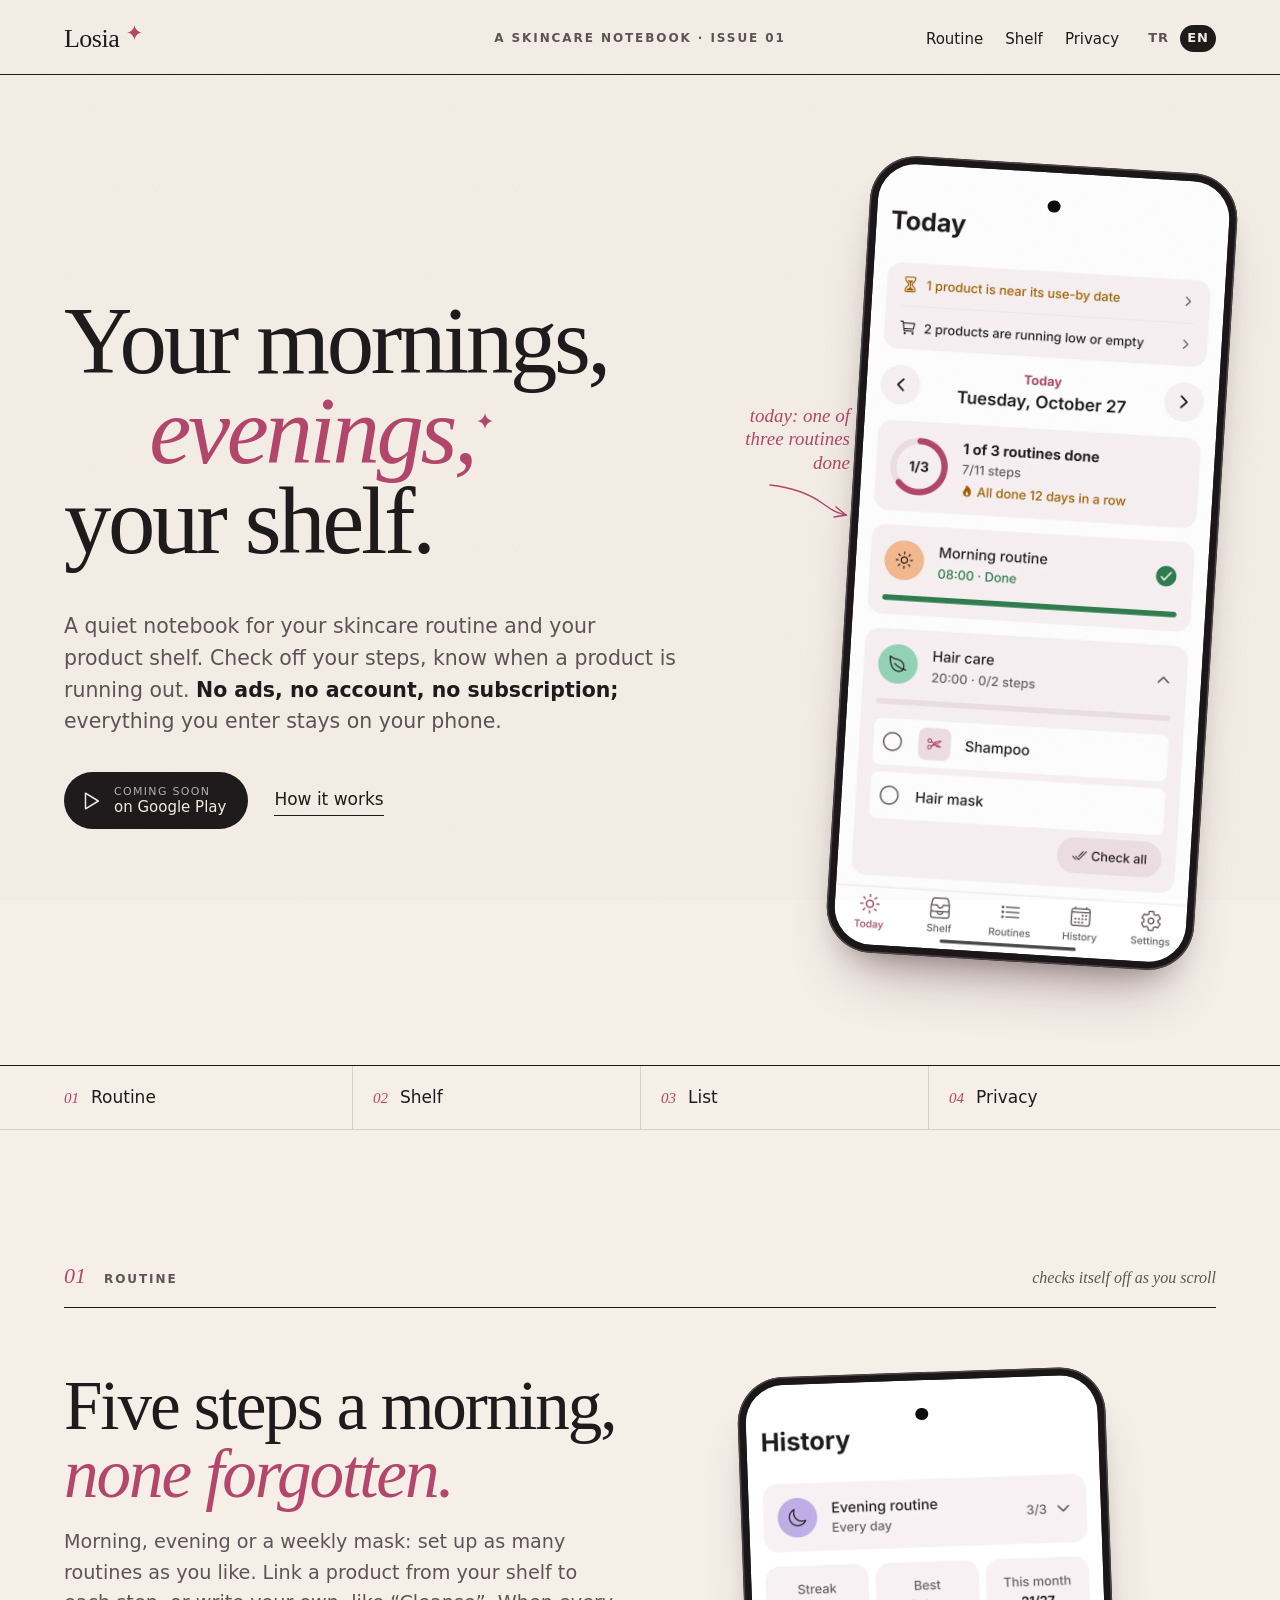
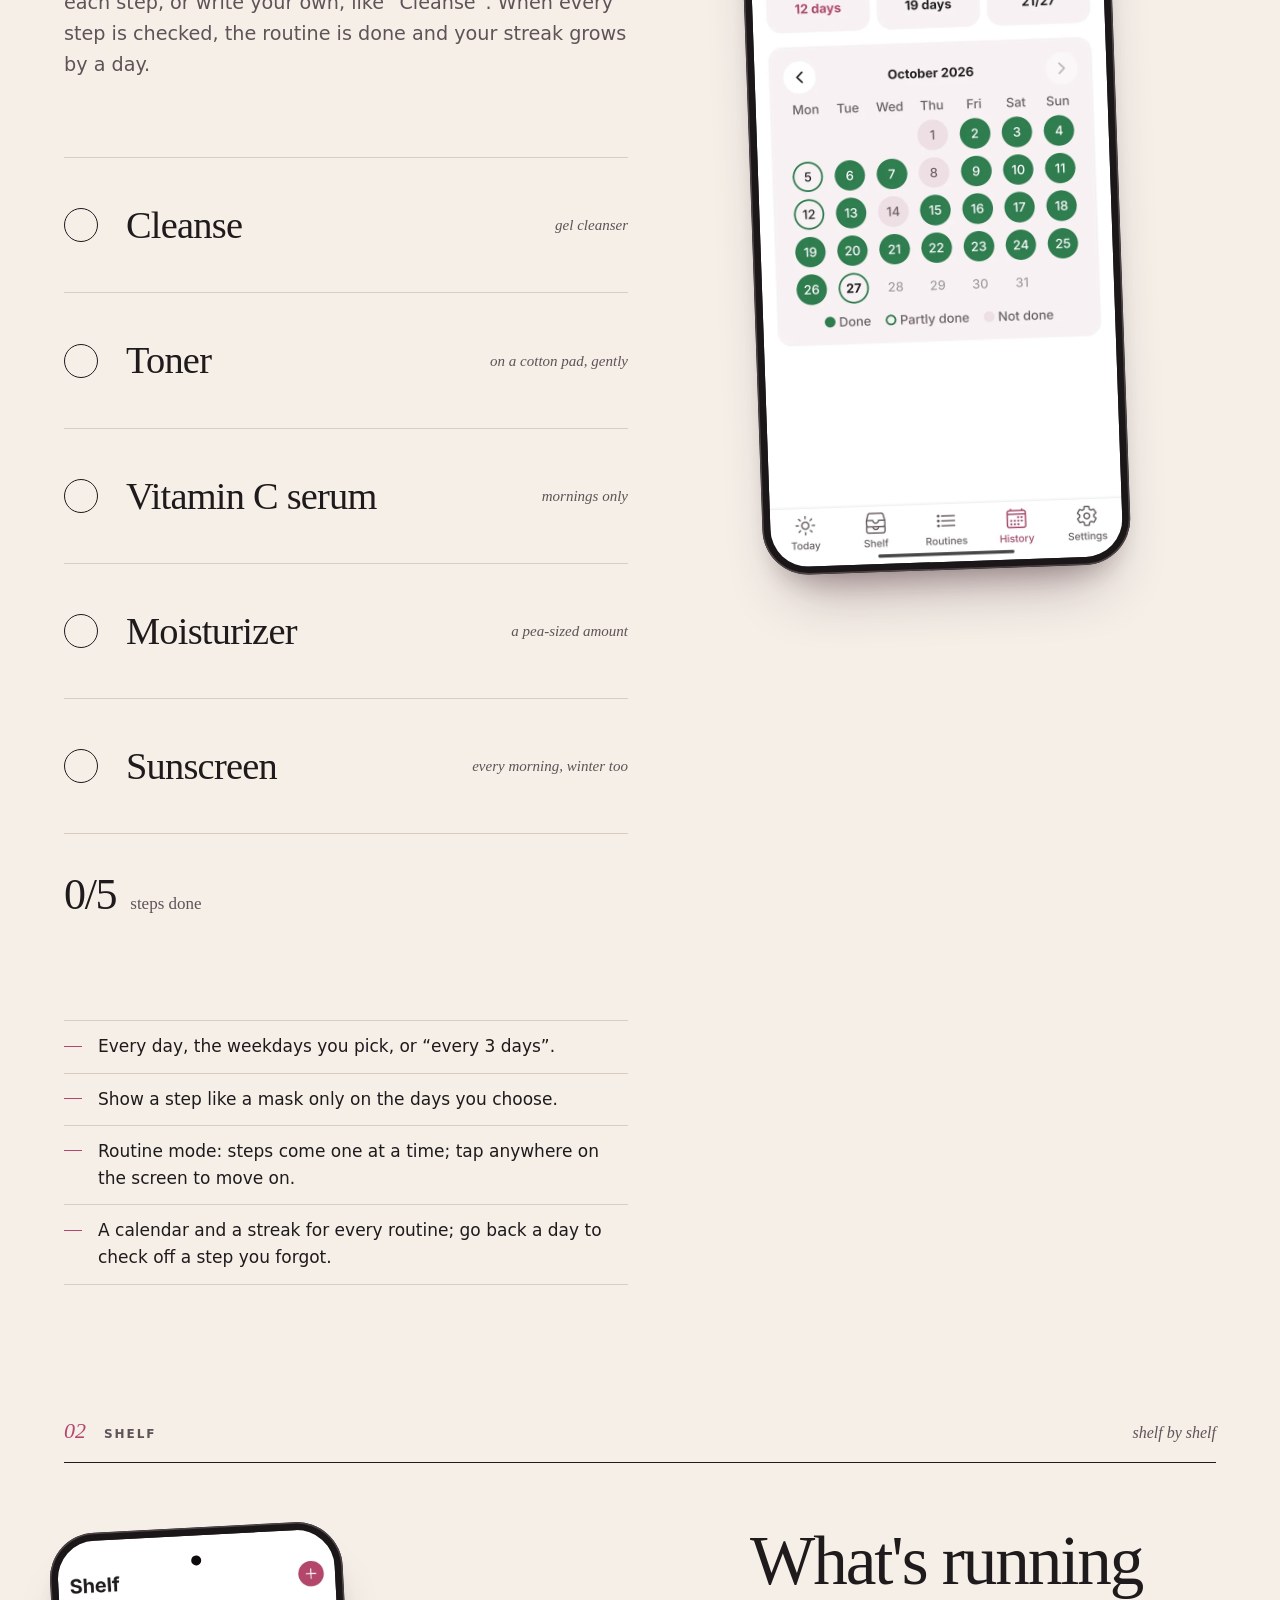
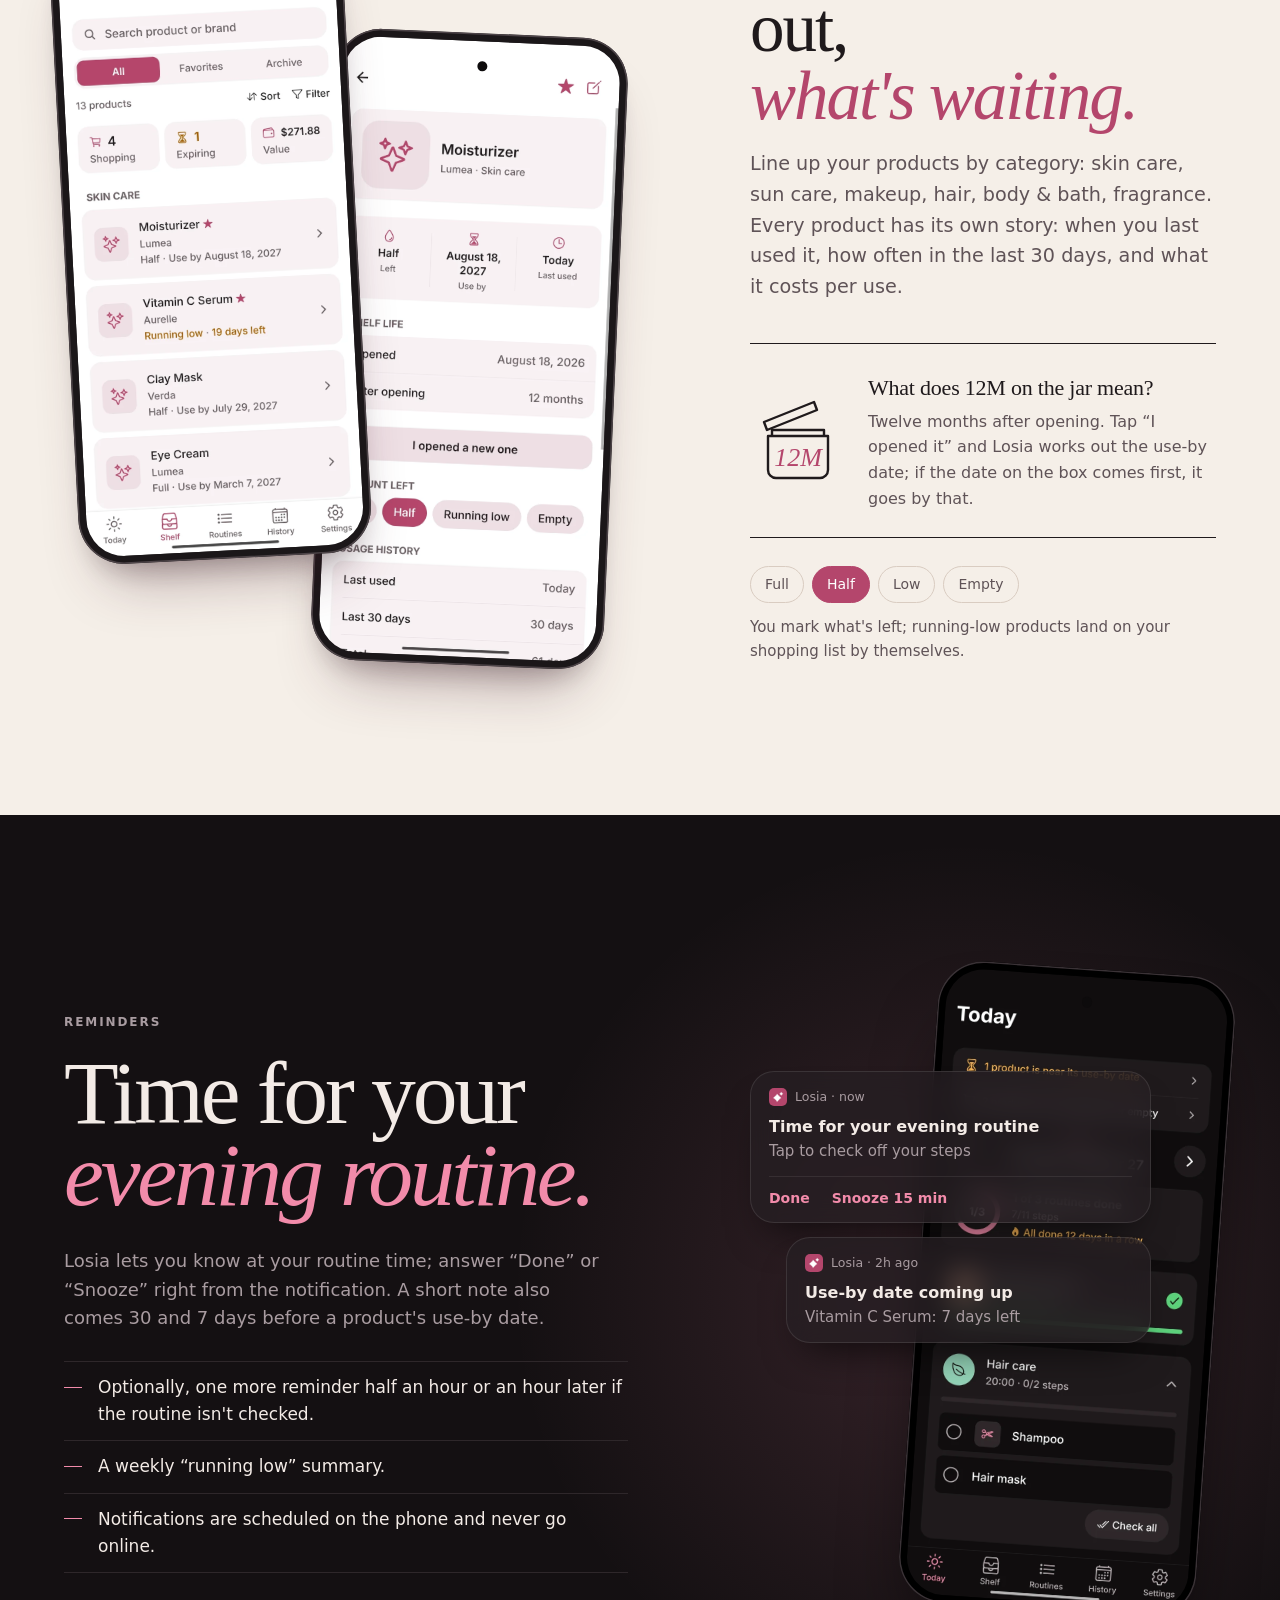
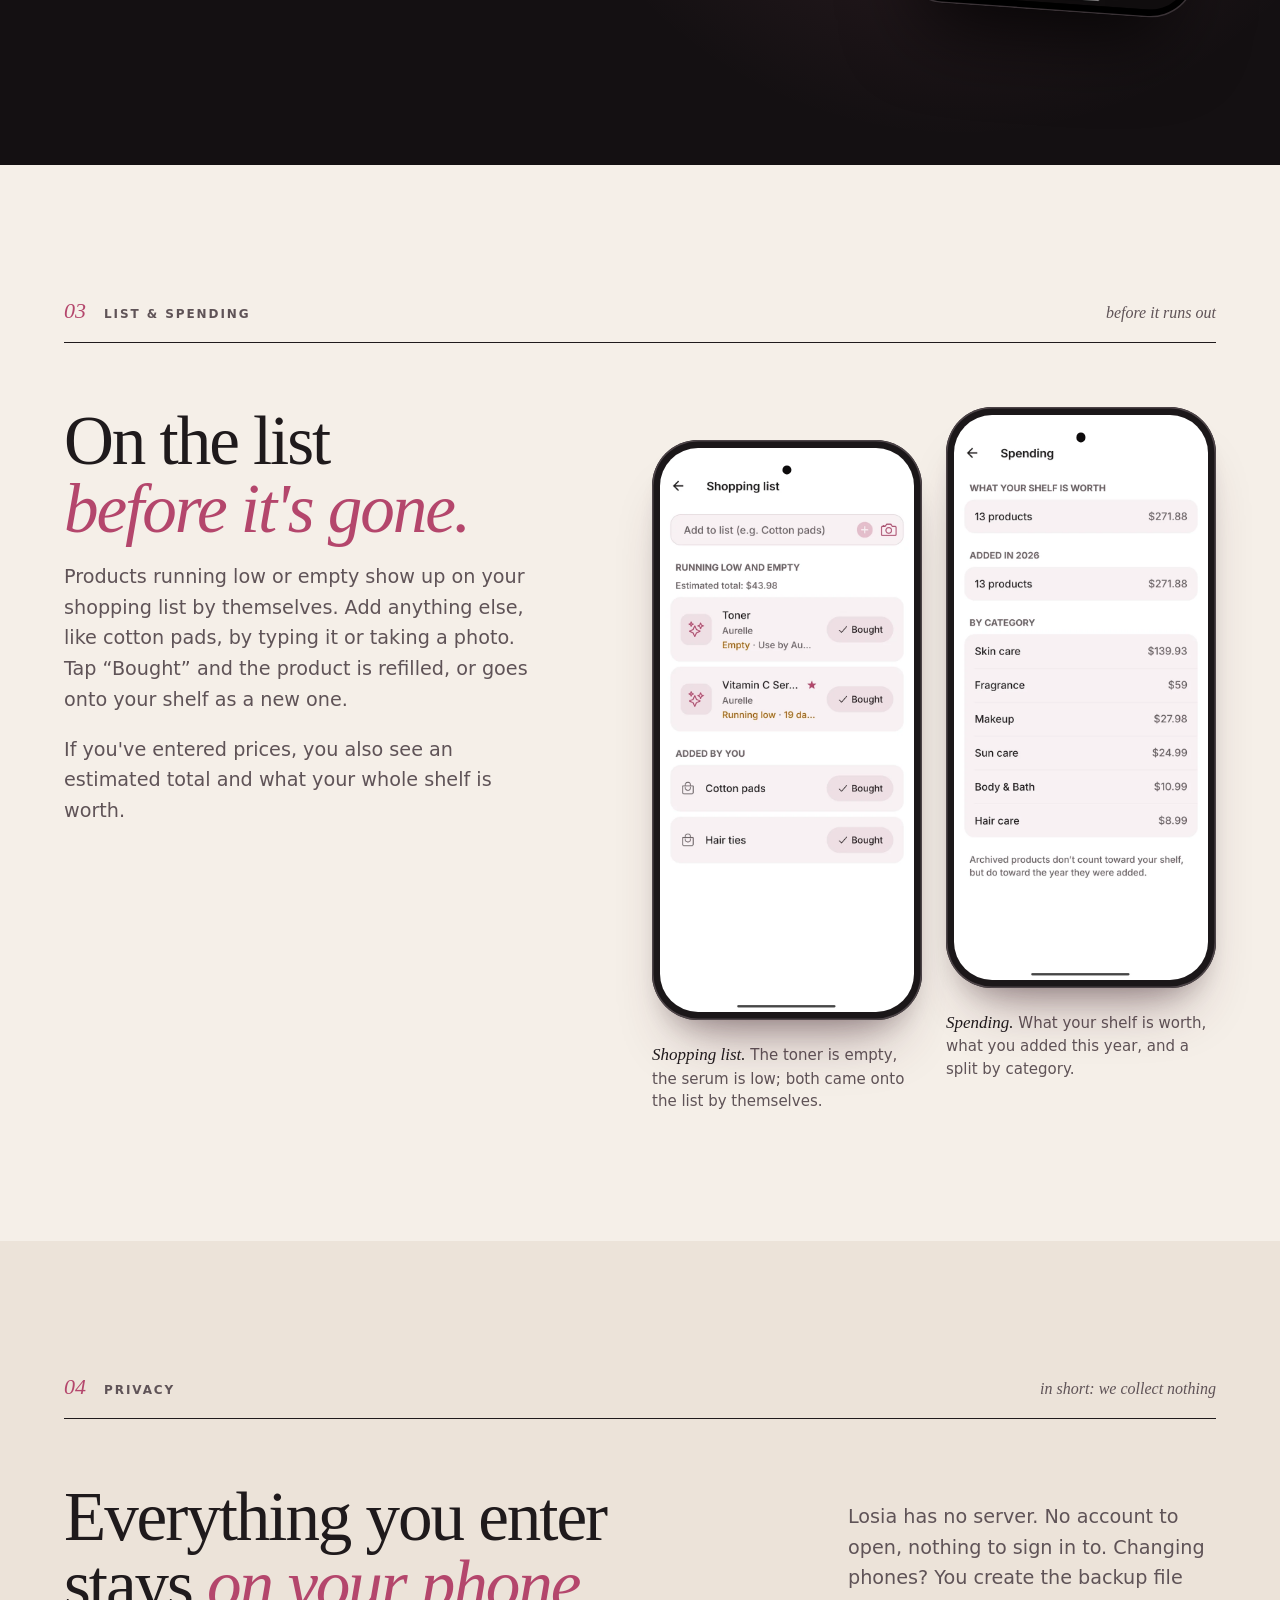
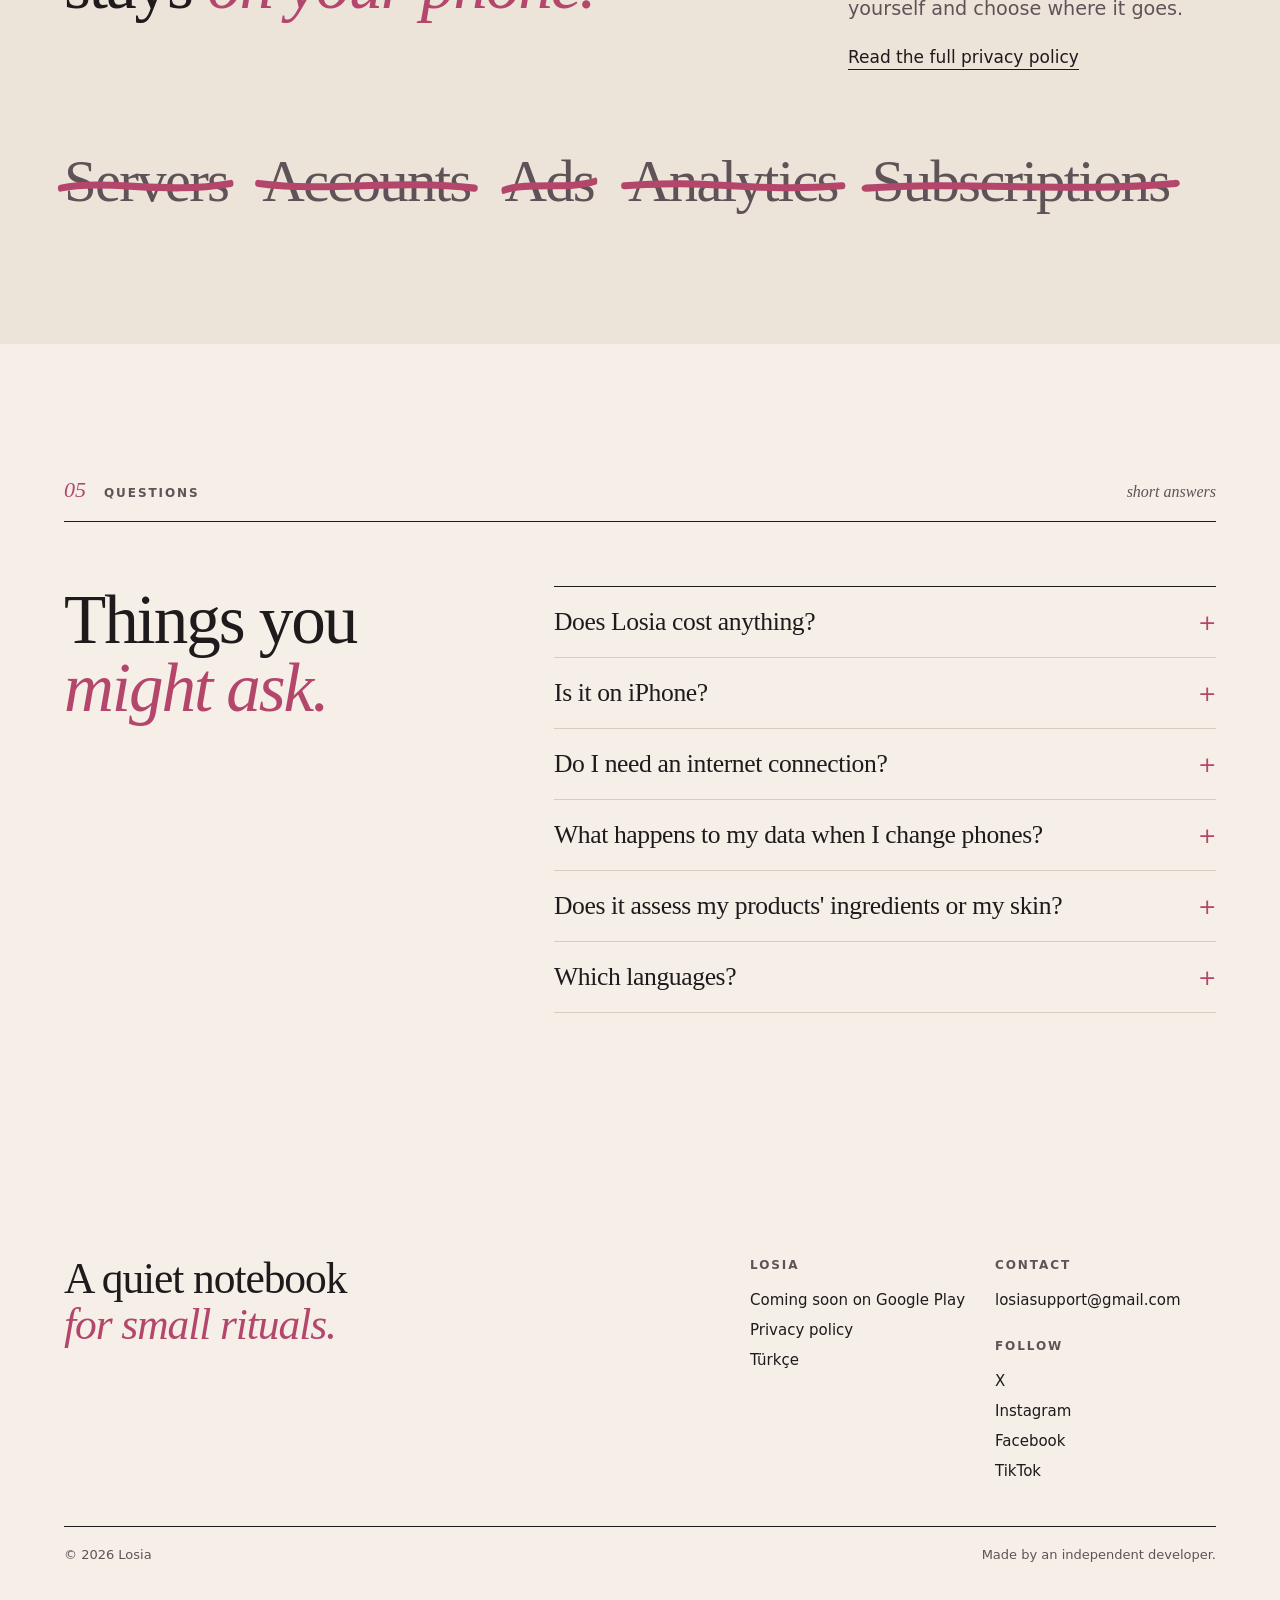
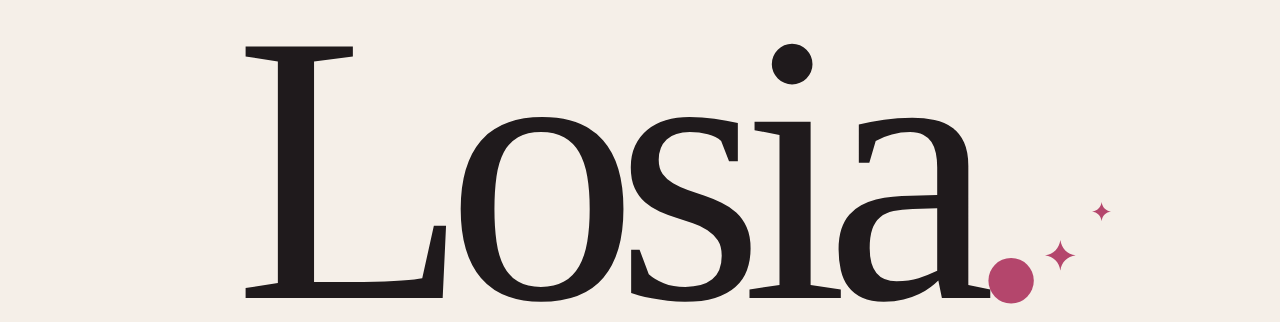
==== en/index.html @ a7e5e486 "Footer: follow links to X, Instagram, Facebook and TikTok Co-Authored-By: Claude Opus 5.5 <noreply@a" ====
<!doctype html>
<html lang="en" class="no-js">
<head>
  <meta charset="utf-8">
  <meta name="viewport" content="width=device-width, initial-scale=1">
  <title>Losia — Skincare routine and product shelf</title>
  <meta name="description" content="A quiet notebook for your skincare routine and your product shelf. No ads, no account, no subscription; everything you enter stays on your phone.">
  <meta name="theme-color" content="#f5efe8">
  <meta property="og:type" content="website">
  <meta property="og:site_name" content="Losia">
  <meta property="og:url" content="https://kaanbulut22.github.io/losia-site/en/">
  <meta property="og:title" content="Losia — Skincare routine and product shelf">
  <meta property="og:description" content="A quiet notebook for your skincare routine and your product shelf. No ads, no account; everything stays on your phone.">
  <meta property="og:image" content="https://kaanbulut22.github.io/losia-site/assets/og-en.png">
  <meta property="og:image:width" content="1200">
  <meta property="og:image:height" content="630">
  <meta property="og:image:alt" content="Losia: Your mornings, evenings, your shelf.">
  <meta name="twitter:card" content="summary_large_image">
  <link rel="canonical" href="https://kaanbulut22.github.io/losia-site/en/">
  <link rel="icon" href="../assets/favicon.png">
  <link rel="apple-touch-icon" href="../assets/apple-touch-icon.png">
  <link rel="alternate" hreflang="tr" href="../">
  <link rel="preload" href="../assets/fonts/fraunces-normal-latin.woff2" as="font" type="font/woff2" crossorigin>
  <link rel="stylesheet" href="../assets/style.css">
</head>
<body>
  <svg width="0" height="0" style="position:absolute" aria-hidden="true">
    <symbol id="spark" viewBox="0 0 100 100">
      <path d="M50 0C54 28 72 46 100 50 72 54 54 72 50 100 46 72 28 54 0 50 28 46 46 28 50 0Z"/>
    </symbol>
  </svg>

  <header class="masthead">
    <div class="wrap">
      <a class="wordmark" href="./">Losia <svg><use href="#spark"/></svg></a>
      <span class="issue eyebrow">A skincare notebook · Issue 01</span>
      <nav>
        <a class="nav-link" href="#routine">Routine</a>
        <a class="nav-link" href="#shelf">Shelf</a>
        <a class="nav-link" href="#privacy">Privacy</a>
        <span class="lang"><a href="../" hreflang="tr">TR</a><span>EN</span></span>
      </nav>
    </div>
  </header>

  <main>
    <section class="hero">
      <div class="wrap">
        <div class="hero-text">
          <h1>
            <span>Your mornings,</span>
            <span class="indent"><em class="sparkled">evenings,<svg class="twinkle" aria-hidden="true"><use href="#spark"/></svg></em></span>
            <span>your shelf.</span>
          </h1>
          <p class="lede">A quiet notebook for your skincare routine and your product shelf. Check off your steps, know when a product is running out. <strong>No ads, no account, no subscription;</strong> everything you enter stays on your phone.</p>
          <div class="cta-row">
            <span class="soon">
              <svg viewBox="0 0 24 24" fill="none" stroke="currentColor" stroke-width="1.6" stroke-linejoin="round"><path d="M6 3.5v17l14-8.5z"/></svg>
              <span><small>Coming soon</small>on Google Play</span>
            </span>
            <a class="text-link" href="#routine">How it works</a>
          </div>
        </div>
        <figure class="hero-figure reveal" style="margin:0">
          <div class="note" aria-hidden="true">today: one of three routines done
            <svg viewBox="0 0 82 40"><path d="M2 6c18 2 38 8 52 18s16 10 24 12"/><path d="M68 28l10 8-12 2"/></svg>
          </div>
          <div class="phone"><img src="../assets/screens/en-01.webp" width="720" height="1600" alt="Losia's Today screen: the day's routines, a progress ring and a 12-day streak"></div>
        </figure>
      </div>
    </section>

    <nav class="index" aria-label="Sections">
      <div class="wrap">
        <ol>
          <li><a href="#routine"><span class="num">01</span> Routine</a></li>
          <li><a href="#shelf"><span class="num">02</span> Shelf</a></li>
          <li><a href="#list"><span class="num">03</span> List</a></li>
          <li><a href="#privacy"><span class="num">04</span> Privacy</a></li>
        </ol>
      </div>
    </nav>

    <section class="chapter" id="routine">
      <div class="wrap">
        <div class="chapter-head">
          <span class="num">01</span><span class="eyebrow">Routine</span>
          <span class="aside">checks itself off as you scroll</span>
        </div>
        <div class="routine">
          <div class="routine-text">
            <h2>Five steps a morning,<br><em>none forgotten.</em></h2>
            <p class="body-lg">Morning, evening or a weekly mask: set up as many routines as you like. Link a product from your shelf to each step, or write your own, like “Cleanse”. When every step is checked, the routine is done and your streak grows by a day.</p>

            <ol class="steps">
              <li><span class="box"><svg viewBox="0 0 20 20"><path d="M4 10.5l4 4 8-9"/></svg></span><span class="label">Cleanse</span><span class="meta">gel cleanser</span></li>
              <li><span class="box"><svg viewBox="0 0 20 20"><path d="M4 10.5l4 4 8-9"/></svg></span><span class="label">Toner</span><span class="meta">on a cotton pad, gently</span></li>
              <li><span class="box"><svg viewBox="0 0 20 20"><path d="M4 10.5l4 4 8-9"/></svg></span><span class="label">Vitamin C serum</span><span class="meta">mornings only</span></li>
              <li><span class="box"><svg viewBox="0 0 20 20"><path d="M4 10.5l4 4 8-9"/></svg></span><span class="label">Moisturizer</span><span class="meta">a pea-sized amount</span></li>
              <li><span class="box"><svg viewBox="0 0 20 20"><path d="M4 10.5l4 4 8-9"/></svg></span><span class="label">Sunscreen</span><span class="meta">every morning, winter too</span></li>
            </ol>
            <div class="tally"><b data-tally>0/5</b> steps done</div>

            <ul class="dash-list routine-more reveal">
              <li>Every day, the weekdays you pick, or “every 3 days”.</li>
              <li>Show a step like a mask only on the days you choose.</li>
              <li>Routine mode: steps come one at a time; tap anywhere on the screen to move on.</li>
              <li>A calendar and a streak for every routine; go back a day to check off a step you forgot.</li>
            </ul>
          </div>
          <div class="routine-figure">
            <div class="sticky">
              <div class="phone"><img src="../assets/screens/en-04.webp" width="720" height="1600" alt="History screen: a routine's calendar, streak and this month's summary" loading="lazy"></div>
            </div>
          </div>
        </div>
      </div>
    </section>

    <section class="chapter" id="shelf" style="padding-top:0">
      <div class="wrap">
        <div class="chapter-head">
          <span class="num">02</span><span class="eyebrow">Shelf</span>
          <span class="aside">shelf by shelf</span>
        </div>
        <div class="shelf">
          <div class="shelf-figures reveal">
            <div class="phone"><img src="../assets/screens/en-02.webp" width="720" height="1600" alt="Shelf screen: products by category" loading="lazy"></div>
            <div class="phone"><img src="../assets/screens/en-03.webp" width="720" height="1600" alt="Product page: opening date, shelf life and usage history" loading="lazy"></div>
          </div>
          <div class="shelf-text">
            <h2>What's running out,<br><em>what's waiting.</em></h2>
            <p class="body-lg">Line up your products by category: skin care, sun care, makeup, hair, body &amp; bath, fragrance. Every product has its own story: when you last used it, how often in the last 30 days, and what it costs per use.</p>

            <div class="pao reveal">
              <svg viewBox="0 0 96 96" aria-hidden="true">
                <path d="M18 44h60v34a8 8 0 0 1-8 8H26a8 8 0 0 1-8-8z"/>
                <path d="M22 44v-6h52v6"/>
                <path d="M14 30l50-20 3 8-50 20z"/>
                <text x="48" y="74" text-anchor="middle">12M</text>
              </svg>
              <p><b>What does 12M on the jar mean?</b>Twelve months after opening. Tap “I opened it” and Losia works out the use-by date; if the date on the box comes first, it goes by that.</p>
            </div>

            <div class="levels" aria-label="Amount left">
              <span class="on">Full</span><span>Half</span><span>Low</span><span>Empty</span>
            </div>
            <p style="font-size:15px;color:var(--ink-soft);margin-top:12px">You mark what's left; running-low products land on your shopping list by themselves.</p>
          </div>
        </div>
      </div>
    </section>

    <section class="night" aria-labelledby="night-title">
      <div class="wrap">
        <div class="night-text reveal">
          <span class="eyebrow">Reminders</span>
          <h2 id="night-title">Time for your<br><em>evening routine.</em></h2>
          <p>Losia lets you know at your routine time; answer “Done” or “Snooze” right from the notification. A short note also comes 30 and 7 days before a product's use-by date.</p>
          <ul class="dash-list">
            <li>Optionally, one more reminder half an hour or an hour later if the routine isn't checked.</li>
            <li>A weekly “running low” summary.</li>
            <li>Notifications are scheduled on the phone and never go online.</li>
          </ul>
        </div>
        <div class="notifs reveal" aria-hidden="true">
          <div class="phone night-phone"><img src="../assets/screens/en-dark-01.webp" width="720" height="1600" alt="" loading="lazy"></div>
          <div class="notif-stack">
          <div class="notif">
            <header><img src="../assets/icon-96.png" alt="">Losia · now</header>
            <h3>Time for your evening routine</h3>
            <p>Tap to check off your steps</p>
            <div class="actions"><span>Done</span><span>Snooze 15 min</span></div>
          </div>
          <div class="notif">
            <header><img src="../assets/icon-96.png" alt="">Losia · 2h ago</header>
            <h3>Use-by date coming up</h3>
            <p>Vitamin C Serum: 7 days left</p>
          </div>
          </div>
        </div>
      </div>
    </section>

    <section class="chapter" id="list">
      <div class="wrap">
        <div class="chapter-head">
          <span class="num">03</span><span class="eyebrow">List &amp; spending</span>
          <span class="aside">before it runs out</span>
        </div>
        <div class="pair">
          <div class="pair-intro">
            <h2>On the list<br><em>before it's gone.</em></h2>
            <p class="body-lg">Products running low or empty show up on your shopping list by themselves. Add anything else, like cotton pads, by typing it or taking a photo. Tap “Bought” and the product is refilled, or goes onto your shelf as a new one.</p>
            <p class="body-lg">If you've entered prices, you also see an estimated total and what your whole shelf is worth.</p>
          </div>
          <figure class="reveal">
            <div class="phone"><img src="../assets/screens/en-05.webp" width="720" height="1600" alt="Shopping list screen" loading="lazy"></div>
            <figcaption><i>Shopping list.</i> The toner is empty, the serum is low; both came onto the list by themselves.</figcaption>
          </figure>
          <figure class="reveal">
            <div class="phone"><img src="../assets/screens/en-06.webp" width="720" height="1600" alt="Spending summary screen" loading="lazy"></div>
            <figcaption><i>Spending.</i> What your shelf is worth, what you added this year, and a split by category.</figcaption>
          </figure>
        </div>
      </div>
    </section>

    <section class="chapter privacy" id="privacy">
      <div class="wrap">
        <div class="chapter-head">
          <span class="num">04</span><span class="eyebrow">Privacy</span>
          <span class="aside">in short: we collect nothing</span>
        </div>
        <div class="privacy-grid">
          <h2>Everything you enter stays <em>on your phone.</em></h2>
          <div class="side">
            <p class="body-lg">Losia has no server. No account to open, nothing to sign in to. Changing phones? You create the backup file yourself and choose where it goes.</p>
            <a class="text-link" href="privacy/">Read the full privacy policy</a>
          </div>
        </div>
        <ul class="struck" aria-label="What Losia doesn't have">
          <li>Servers<svg viewBox="0 0 100 10" preserveAspectRatio="none"><path d="M2 6C30 2 60 9 98 4"/></svg></li>
          <li>Accounts<svg viewBox="0 0 100 10" preserveAspectRatio="none"><path d="M2 4C35 8 62 2 98 6"/></svg></li>
          <li>Ads<svg viewBox="0 0 100 10" preserveAspectRatio="none"><path d="M2 7C28 3 70 7 98 3"/></svg></li>
          <li>Analytics<svg viewBox="0 0 100 10" preserveAspectRatio="none"><path d="M2 5C40 2 58 8 98 5"/></svg></li>
          <li>Subscriptions<svg viewBox="0 0 100 10" preserveAspectRatio="none"><path d="M2 6C32 3 66 8 98 4"/></svg></li>
        </ul>
      </div>
    </section>
    <section class="chapter" id="faq">
      <div class="wrap">
        <div class="chapter-head">
          <span class="num">05</span><span class="eyebrow">Questions</span>
          <span class="aside">short answers</span>
        </div>
        <div class="faq">
          <h2>Things you<br><em>might ask.</em></h2>
          <div class="faq-list reveal">
            <details>
              <summary>Does Losia cost anything?</summary>
              <div class="answer"><p>Losia is free to download; routines, the shelf, reminders and the shopping list are free. There are no ads and no subscription.</p></div>
            </details>
            <details>
              <summary>Is it on iPhone?</summary>
              <div class="answer"><p>Android only for now; it's coming to Google Play.</p></div>
            </details>
            <details>
              <summary>Do I need an internet connection?</summary>
              <div class="answer"><p>No. Losia runs entirely on your phone, and reminders are scheduled on the phone too.</p></div>
            </details>
            <details>
              <summary>What happens to my data when I change phones?</summary>
              <div class="answer"><p>Create a backup file in Settings › Backup and restore it on the new phone. You can also turn on the weekly automatic backup; Losia then saves a backup to a folder you choose once a week.</p></div>
            </details>
            <details>
              <summary>Does it assess my products' ingredients or my skin?</summary>
              <div class="answer"><p>No. Losia is a notebook for your routine and your shelf: it keeps track of what you did and what runs out when. It doesn't read ingredient lists or assess photos.</p></div>
            </details>
            <details>
              <summary>Which languages?</summary>
              <div class="answer"><p>English and Turkish. It follows your phone's language, and you can change it in Settings.</p></div>
            </details>
          </div>
        </div>
      </div>
    </section>
  </main>

  <footer class="footer">
    <div class="wrap">
      <div class="footer-top">
        <p class="closing">A quiet notebook<br><em>for small rituals.</em></p>
        <div class="footer-cols">
          <div>
            <h4 class="eyebrow">Losia</h4>
            <ul>
              <li>Coming soon on Google Play</li>
              <li><a href="privacy/">Privacy policy</a></li>
              <li><a href="../" hreflang="tr">Türkçe</a></li>
            </ul>
          </div>
          <div>
            <h4 class="eyebrow">Contact</h4>
            <ul>
              <li><a href="mailto:losiasupport@gmail.com">losiasupport@gmail.com</a></li>
            </ul>
            <h4 class="eyebrow">Follow</h4>
            <ul>
              <li><a href="https://x.com/losiaapp" rel="me noopener" target="_blank">X</a></li>
              <li><a href="https://www.instagram.com/losiaapp/" rel="me noopener" target="_blank">Instagram</a></li>
              <li><a href="https://www.facebook.com/losiaapp" rel="me noopener" target="_blank">Facebook</a></li>
              <li><a href="https://www.tiktok.com/@losiaapp" rel="me noopener" target="_blank">TikTok</a></li>
            </ul>
          </div>
        </div>
      </div>
      <div class="footer-meta">
        <span>© 2026 Losia</span>
        <span>Made by an independent developer.</span>
      </div>
    </div>
    <p class="giant" aria-hidden="true">Losia<em class="sparkled">.<svg class="twinkle" aria-hidden="true"><use href="#spark"/></svg><svg class="twinkle" aria-hidden="true"><use href="#spark"/></svg></em></p>
  </footer>

  <script src="../assets/site.js" defer></script>
</body>
</html>
---- assets/style.css ----
@import url("fonts/fonts.css");

:root {
  --paper: #f5efe8;
  --paper-deep: #ece3d9;
  --ink: #1f1a1c;
  --ink-soft: #5f5357;
  --rose: #b4466c;
  --rose-soft: #e9c9d3;
  --line: #d9ccc1;
  --night: #141012;
  --night-ink: #f3ebe6;
  --night-soft: #a99ca1;
  --glow: #f28baa;

  --serif: "Fraunces", "Iowan Old Style", Georgia, serif;
  --sans: "Instrument Sans", "Segoe UI", system-ui, sans-serif;

  --gutter: clamp(20px, 5vw, 64px);
  --max: 1240px;
}

*,
*::before,
*::after {
  box-sizing: border-box;
}

html {
  -webkit-text-size-adjust: 100%;
  scroll-behavior: smooth;
}

body {
  margin: 0;
  background: var(--paper);
  color: var(--ink);
  font-family: var(--sans);
  font-size: 17px;
  line-height: 1.6;
  -webkit-font-smoothing: antialiased;
  overflow-x: hidden;
}

/* Paper grain: a faint noise layer over everything, never over the text's legibility. */
body::before {
  content: "";
  position: fixed;
  inset: 0;
  pointer-events: none;
  z-index: 100;
  opacity: 0.32;
  mix-blend-mode: multiply;
  background-image: url("data:image/svg+xml,%3Csvg xmlns='http://www.w3.org/2000/svg' width='180' height='180'%3E%3Cfilter id='n'%3E%3CfeTurbulence type='fractalNoise' baseFrequency='.85' numOctaves='3' stitchTiles='stitch'/%3E%3CfeColorMatrix values='0 0 0 0 .45 0 0 0 0 .38 0 0 0 0 .33 0 0 0 .22 0'/%3E%3C/filter%3E%3Crect width='100%25' height='100%25' filter='url(%23n)'/%3E%3C/svg%3E");
}

img {
  display: block;
  max-width: 100%;
  height: auto;
}

a {
  color: inherit;
}

::selection {
  background: var(--rose);
  color: #fff;
}

.wrap {
  width: 100%;
  max-width: calc(var(--max) + 2 * var(--gutter));
  margin: 0 auto;
  padding: 0 var(--gutter);
}

.serif {
  font-family: var(--serif);
}

.eyebrow {
  font-family: var(--sans);
  font-size: 12px;
  font-weight: 600;
  letter-spacing: 0.16em;
  text-transform: uppercase;
}

/* ---------- Masthead ---------- */

.masthead {
  border-bottom: 1px solid var(--ink);
}

.masthead .wrap {
  display: grid;
  grid-template-columns: 1fr auto 1fr;
  align-items: center;
  gap: 16px;
  padding-top: 18px;
  padding-bottom: 14px;
}

.wordmark {
  display: inline-flex;
  align-items: center;
  gap: 8px;
  font-family: var(--serif);
  font-size: 26px;
  font-weight: 500;
  letter-spacing: -0.02em;
  text-decoration: none;
  font-variation-settings: "opsz" 72;
}

.wordmark svg {
  width: 15px;
  height: 15px;
  fill: var(--rose);
  transform: translateY(-6px);
}

.masthead .issue {
  color: var(--ink-soft);
  text-align: center;
}

.masthead nav {
  display: flex;
  justify-content: flex-end;
  align-items: center;
  gap: 22px;
  font-size: 15px;
}

.masthead nav a {
  text-decoration: none;
}

.masthead nav a:hover {
  color: var(--rose);
}

.lang {
  display: inline-flex;
  gap: 4px;
  font-size: 13px;
  font-weight: 600;
  letter-spacing: 0.08em;
}

.lang a,
.lang span {
  padding: 3px 7px;
  border-radius: 999px;
}

.lang span {
  background: var(--ink);
  color: var(--paper);
}

.lang a {
  color: var(--ink-soft);
}

/* ---------- Hero ---------- */

.hero {
  position: relative;
  padding: clamp(40px, 7vw, 96px) 0 clamp(56px, 8vw, 120px);
}

.hero .wrap {
  display: grid;
  grid-template-columns: repeat(12, 1fr);
  gap: 24px;
  align-items: center;
}

.hero-text {
  grid-column: 1 / span 7;
}

.hero h1 {
  margin: 0;
  font-family: var(--serif);
  font-weight: 340;
  font-size: clamp(3.3rem, 8.6vw, 8.4rem);
  line-height: 0.9;
  letter-spacing: -0.035em;
  font-variation-settings: "opsz" 144;
}

:lang(en) .hero h1 {
  font-size: clamp(3rem, 7.4vw, 7.2rem);
  line-height: 0.95;
}

.hero h1 em {
  font-style: italic;
  font-weight: 300;
  color: var(--rose);
}

.hero h1 .indent {
  display: block;
  padding-left: 0.9em;
}

.hero .lede {
  max-width: 30em;
  margin: clamp(28px, 4vw, 44px) 0 0;
  font-size: clamp(18px, 1.6vw, 21px);
  line-height: 1.55;
  color: var(--ink-soft);
}

.hero .lede strong {
  color: var(--ink);
  font-weight: 600;
}

.cta-row {
  display: flex;
  flex-wrap: wrap;
  align-items: center;
  gap: 14px 26px;
  margin-top: 34px;
}

.soon {
  display: inline-flex;
  align-items: center;
  gap: 12px;
  padding: 13px 22px 13px 16px;
  border-radius: 999px;
  background: var(--ink);
  color: var(--paper);
  font-size: 15px;
  line-height: 1.2;
}

.soon svg {
  width: 22px;
  height: 22px;
  flex: none;
}

.soon small {
  display: block;
  font-size: 11px;
  letter-spacing: 0.12em;
  text-transform: uppercase;
  opacity: 0.7;
}

.text-link {
  font-weight: 500;
  text-decoration: none;
  border-bottom: 1px solid currentColor;
  padding-bottom: 2px;
}

.text-link:hover {
  color: var(--rose);
}

.hero-figure {
  grid-column: 9 / span 4;
  position: relative;
}

.hero-figure .phone {
  transform: rotate(3.5deg);
}

.note {
  position: absolute;
  font-family: var(--serif);
  font-style: italic;
  font-size: 19px;
  line-height: 1.25;
  color: var(--rose);
  font-variation-settings: "opsz" 24;
}

.note svg {
  display: block;
  stroke: var(--rose);
  fill: none;
  stroke-width: 1.4;
  stroke-linecap: round;
}

.hero-figure .note {
  left: -128px;
  top: 30%;
  width: 130px;
  text-align: right;
}

.hero-figure .note svg {
  width: 82px;
  height: 40px;
  margin: 4px 0 0 auto;
}

/* ---------- Phone ---------- */

.phone {
  position: relative;
  padding: 8px;
  border-radius: 46px;
  background: #1b1719;
  box-shadow:
    0 0 0 1.5px #4d4448 inset,
    0 40px 60px -30px rgba(70, 30, 45, 0.45),
    0 18px 30px -18px rgba(31, 26, 28, 0.35);
}

.phone::after {
  content: "";
  position: absolute;
  top: 5.2%;
  left: 50%;
  width: 3.4%;
  aspect-ratio: 1;
  border-radius: 50%;
  background: #0d0b0c;
  transform: translate(-50%, -50%);
}

.phone img {
  width: 100%;
  border-radius: 38px;
  aspect-ratio: 720 / 1600;
  object-fit: cover;
  background: #fff;
}

/* ---------- Index strip ---------- */

.index {
  border-top: 1px solid var(--ink);
  border-bottom: 1px solid var(--line);
}

.index ol {
  display: grid;
  grid-template-columns: repeat(4, 1fr);
  margin: 0;
  padding: 0;
  list-style: none;
}

.index li + li {
  border-left: 1px solid var(--line);
}

.index a {
  display: flex;
  align-items: baseline;
  gap: 12px;
  padding: 18px 20px;
  text-decoration: none;
  transition: background 0.25s;
}

.index a:hover {
  background: var(--paper-deep);
}

.index .num {
  font-family: var(--serif);
  font-style: italic;
  color: var(--rose);
  font-size: 15px;
}

.index li:first-child a {
  padding-left: 0;
}

/* ---------- Chapters ---------- */

.chapter {
  padding: clamp(72px, 10vw, 140px) 0;
}

.chapter-head {
  display: flex;
  align-items: baseline;
  gap: 18px;
  padding-bottom: 14px;
  margin-bottom: clamp(36px, 5vw, 64px);
  border-bottom: 1px solid var(--ink);
}

.chapter-head .num {
  font-family: var(--serif);
  font-style: italic;
  font-size: 22px;
  color: var(--rose);
}

.chapter-head .eyebrow {
  color: var(--ink-soft);
}

.chapter-head .aside {
  margin-left: auto;
  font-family: var(--serif);
  font-style: italic;
  color: var(--ink-soft);
  font-size: 16px;
}

.chapter h2 {
  margin: 0;
  font-family: var(--serif);
  font-weight: 350;
  font-size: clamp(2.5rem, 5.4vw, 4.9rem);
  line-height: 0.98;
  letter-spacing: -0.03em;
  font-variation-settings: "opsz" 144;
}

.chapter h2 em {
  font-style: italic;
  font-weight: 300;
  color: var(--rose);
}

.chapter p {
  max-width: 34em;
}

.body-lg {
  font-size: clamp(18px, 1.5vw, 20px);
  color: var(--ink-soft);
}

.dash-list {
  margin: 28px 0 0;
  padding: 0;
  list-style: none;
}

.dash-list li {
  position: relative;
  padding: 12px 0 12px 34px;
  border-top: 1px solid var(--line);
}

.dash-list li:last-child {
  border-bottom: 1px solid var(--line);
}

.dash-list li::before {
  content: "";
  position: absolute;
  left: 0;
  top: 1.45em;
  width: 18px;
  height: 1px;
  background: var(--rose);
}

/* Chapter 01: routine */

.routine {
  display: grid;
  grid-template-columns: repeat(12, 1fr);
  gap: 24px;
}

.routine-text {
  grid-column: 1 / span 6;
}

.routine-figure {
  grid-column: 8 / span 4;
}

.routine-figure .sticky {
  position: sticky;
  top: 10vh;
}

.routine-figure .phone {
  transform: rotate(-2deg);
}

.steps {
  margin: clamp(48px, 6vw, 80px) 0 0;
  padding: 0;
  list-style: none;
  counter-reset: step;
}

.steps li {
  counter-increment: step;
  display: grid;
  grid-template-columns: 44px 1fr auto;
  align-items: center;
  gap: 18px;
  padding: clamp(26px, 4.5vw, 46px) 0;
  border-top: 1px solid var(--line);
}

.steps li:last-child {
  border-bottom: 1px solid var(--line);
}

.steps .box {
  position: relative;
  width: 34px;
  height: 34px;
  border: 1.5px solid var(--ink);
  border-radius: 50%;
  transition: background 0.35s, border-color 0.35s;
}

.steps .box svg {
  position: absolute;
  inset: 7px;
  stroke: #fff;
  stroke-width: 2.2;
  fill: none;
  stroke-linecap: round;
  stroke-linejoin: round;
  stroke-dasharray: 24;
  stroke-dashoffset: 24;
  transition: stroke-dashoffset 0.45s 0.1s ease-out;
}

.steps .label {
  font-family: var(--serif);
  font-size: clamp(1.6rem, 3vw, 2.4rem);
  line-height: 1.1;
  letter-spacing: -0.02em;
  font-variation-settings: "opsz" 96;
  position: relative;
  justify-self: start;
}

.steps .label::after {
  content: "";
  position: absolute;
  left: -2px;
  right: -2px;
  top: 55%;
  height: 2px;
  background: var(--rose);
  transform: scaleX(0);
  transform-origin: left;
  transition: transform 0.5s ease-out;
}

.steps .meta {
  font-family: var(--serif);
  font-style: italic;
  color: var(--ink-soft);
  font-size: 15px;
  text-align: right;
}

.steps li.done .box {
  background: var(--rose);
  border-color: var(--rose);
}

.steps li.done .box svg {
  stroke-dashoffset: 0;
}

.steps li.done .label {
  color: var(--ink-soft);
}

.steps li.done .label::after {
  transform: scaleX(1);
}

.tally {
  display: flex;
  align-items: baseline;
  gap: 14px;
  margin-top: 26px;
  font-family: var(--serif);
  color: var(--ink-soft);
}

.tally b {
  font-weight: 400;
  font-size: 44px;
  color: var(--ink);
  letter-spacing: -0.03em;
  font-variant-numeric: tabular-nums;
}

.routine-more {
  margin-top: clamp(56px, 7vw, 96px);
}

/* Chapter 02: shelf */

.shelf {
  display: grid;
  grid-template-columns: repeat(12, 1fr);
  gap: 24px;
  align-items: start;
}

.shelf-figures {
  grid-column: 1 / span 6;
  position: relative;
  height: clamp(560px, 62vw, 760px);
}

.shelf-figures .phone {
  position: absolute;
  width: 52%;
}

.shelf-figures .phone:first-child {
  left: 0;
  top: 0;
  transform: rotate(-3deg);
  z-index: 1;
}

.shelf-figures .phone:last-child {
  right: 2%;
  top: 14%;
  transform: rotate(2.5deg);
}

.shelf-text {
  grid-column: 8 / span 5;
}

.pao {
  display: grid;
  grid-template-columns: 96px 1fr;
  gap: 22px;
  align-items: center;
  margin-top: 40px;
  padding: 26px 0;
  border-top: 1px solid var(--ink);
  border-bottom: 1px solid var(--ink);
}

.pao svg {
  width: 96px;
  height: 96px;
  stroke: var(--ink);
  fill: none;
  stroke-width: 2.4;
  stroke-linejoin: round;
}

.pao svg text {
  fill: var(--rose);
  stroke: none;
  font-family: var(--serif);
  font-style: italic;
  font-size: 26px;
}

.pao p {
  margin: 0;
  font-size: 16px;
  color: var(--ink-soft);
}

.pao p b {
  display: block;
  margin-bottom: 4px;
  font-family: var(--serif);
  font-weight: 400;
  font-size: 22px;
  color: var(--ink);
  letter-spacing: -0.01em;
}

.levels {
  display: flex;
  flex-wrap: wrap;
  gap: 8px;
  margin-top: 28px;
}

.levels span {
  padding: 6px 14px;
  border: 1px solid var(--line);
  border-radius: 999px;
  font-size: 14px;
  color: var(--ink-soft);
  transition: background 0.4s, color 0.4s, border-color 0.4s;
}

.levels span.on {
  background: var(--rose);
  border-color: var(--rose);
  color: #fff;
}

/* ---------- Night band ---------- */

.night {
  position: relative;
  overflow: hidden;
  background: var(--night);
  color: var(--night-ink);
  padding: clamp(88px, 12vw, 170px) 0;
}

.night::after {
  content: "";
  position: absolute;
  right: -10%;
  top: 50%;
  width: 70vw;
  height: 70vw;
  max-width: 900px;
  max-height: 900px;
  transform: translateY(-50%);
  background: radial-gradient(closest-side, rgba(242, 139, 170, 0.16), transparent);
  pointer-events: none;
}

.night .wrap {
  position: relative;
  z-index: 1;
  display: grid;
  grid-template-columns: repeat(12, 1fr);
  gap: 24px;
  align-items: center;
}

.night-text {
  grid-column: 1 / span 6;
}

.night .eyebrow {
  color: var(--night-soft);
}

.night h2 {
  margin: 18px 0 0;
  font-family: var(--serif);
  font-weight: 300;
  font-size: clamp(3rem, 7vw, 6.4rem);
  line-height: 0.92;
  letter-spacing: -0.035em;
  font-variation-settings: "opsz" 144;
}

.night h2 em {
  color: var(--glow);
}

.night p {
  max-width: 30em;
  margin-top: 30px;
  color: var(--night-soft);
  font-size: 18px;
}

.night .dash-list li {
  border-color: #2e272a;
  color: var(--night-ink);
}

.night .dash-list li::before {
  background: var(--glow);
}

.notifs {
  grid-column: 8 / span 5;
  position: relative;
}

.night-phone {
  width: 64%;
  margin-left: auto;
  transform: rotate(4deg);
  background: #000;
  box-shadow:
    0 0 0 1.5px #3a3236 inset,
    0 50px 80px -30px rgba(0, 0, 0, 0.8);
}

.notif-stack {
  position: absolute;
  left: 0;
  right: 14%;
  top: 16%;
  display: grid;
  gap: 14px;
}

.notif {
  padding: 16px 18px 14px;
  border-radius: 24px;
  background: rgba(38, 31, 35, 0.72);
  border: 1px solid rgba(255, 255, 255, 0.1);
  backdrop-filter: blur(14px);
  -webkit-backdrop-filter: blur(14px);
  box-shadow: 0 24px 40px -20px rgba(0, 0, 0, 0.7);
  font-size: 15px;
  line-height: 1.4;
}

.notif:nth-child(2) {
  margin-left: 9%;
}

.notif header {
  display: flex;
  align-items: center;
  gap: 8px;
  font-size: 12.5px;
  color: var(--night-soft);
}

.notif header img {
  width: 18px;
  height: 18px;
  border-radius: 5px;
}

.notif h3 {
  margin: 10px 0 2px;
  font-family: var(--sans);
  font-size: 16px;
  font-weight: 600;
}

.notif p {
  margin: 0;
  font-size: 15px;
  color: var(--night-soft);
}

.notif .actions {
  display: flex;
  gap: 22px;
  margin-top: 14px;
  padding-top: 12px;
  border-top: 1px solid rgba(255, 255, 255, 0.08);
  font-size: 14px;
  font-weight: 600;
  color: var(--glow);
}

.sparkle {
  position: absolute;
  fill: var(--glow);
  opacity: 0;
  animation: twinkle 5s ease-in-out infinite;
  pointer-events: none;
}

@keyframes twinkle {
  0%,
  100% {
    opacity: 0;
    transform: scale(0.6) rotate(0deg);
  }
  50% {
    opacity: 0.9;
    transform: scale(1) rotate(12deg);
  }
}

/* ---------- Chapter 03: list & spending ---------- */

.pair {
  display: grid;
  grid-template-columns: repeat(12, 1fr);
  gap: 24px;
  align-items: end;
}

.pair-intro {
  grid-column: 1 / span 5;
  align-self: start;
}

.pair figure {
  margin: 0;
}

.pair figure:nth-of-type(1) {
  grid-column: 7 / span 3;
}

.pair figure:nth-of-type(2) {
  grid-column: 10 / span 3;
  margin-bottom: 12%;
}

figcaption {
  margin-top: 22px;
  font-size: 15px;
  line-height: 1.5;
  color: var(--ink-soft);
}

figcaption i {
  font-family: var(--serif);
  color: var(--ink);
  font-size: 17px;
}

/* ---------- Chapter 04: privacy ---------- */

.privacy {
  background: var(--paper-deep);
}

.privacy-grid {
  display: grid;
  grid-template-columns: repeat(12, 1fr);
  gap: 24px;
}

.privacy-grid h2 {
  grid-column: 1 / span 7;
}

.privacy-grid .side {
  grid-column: 9 / span 4;
  align-self: end;
}

.struck {
  display: flex;
  flex-wrap: wrap;
  gap: 6px 34px;
  margin: clamp(48px, 6vw, 80px) 0 0;
  padding: 0;
  list-style: none;
}

.struck li {
  position: relative;
  font-family: var(--serif);
  font-weight: 300;
  font-size: clamp(2rem, 4.6vw, 4rem);
  line-height: 1.15;
  letter-spacing: -0.03em;
  color: var(--ink-soft);
  font-variation-settings: "opsz" 144;
}

.struck li svg {
  position: absolute;
  left: -4%;
  top: 38%;
  width: 108%;
  height: 0.4em;
  stroke: var(--rose);
  stroke-width: 3;
  fill: none;
  stroke-linecap: round;
  stroke-dasharray: 110 130;
  stroke-dashoffset: 110;
  transition: stroke-dashoffset 0.9s ease-out;
}

.struck.in li svg {
  stroke-dashoffset: 0;
}

.struck.in li:nth-child(2) svg {
  transition-delay: 0.15s;
}

.struck.in li:nth-child(3) svg {
  transition-delay: 0.3s;
}

.struck.in li:nth-child(4) svg {
  transition-delay: 0.45s;
}

.struck.in li:nth-child(5) svg {
  transition-delay: 0.6s;
}

/* ---------- Footer ---------- */

.footer {
  padding: clamp(72px, 9vw, 120px) 0 0;
  overflow: hidden;
}

.footer-top {
  display: grid;
  grid-template-columns: repeat(12, 1fr);
  gap: 24px;
  padding-bottom: 40px;
  border-bottom: 1px solid var(--ink);
}

.footer-top .closing {
  grid-column: 1 / span 6;
  margin: 0;
  font-family: var(--serif);
  font-weight: 350;
  font-size: clamp(1.9rem, 3.4vw, 3rem);
  line-height: 1.05;
  letter-spacing: -0.025em;
}

.footer-top .closing em {
  color: var(--rose);
}

.footer-cols {
  grid-column: 8 / span 5;
  display: grid;
  grid-template-columns: 1fr 1fr;
  gap: 24px;
  font-size: 15px;
}

.footer-cols h4 {
  margin: 0 0 10px;
  color: var(--ink-soft);
}

.footer-cols ul {
  margin: 0;
  padding: 0;
  list-style: none;
}

.footer-cols li {
  padding: 3px 0;
}

.footer-cols ul + h4 {
  margin-top: 22px;
}

.footer-cols a {
  text-decoration: none;
}

.footer-cols a:hover {
  color: var(--rose);
}

.footer-meta {
  display: flex;
  justify-content: space-between;
  gap: 16px;
  flex-wrap: wrap;
  padding: 18px 0;
  font-size: 13px;
  color: var(--ink-soft);
}

.giant {
  margin: 0;
  font-family: var(--serif);
  font-weight: 300;
  font-size: clamp(7rem, 30vw, 26rem);
  line-height: 0.8;
  letter-spacing: -0.06em;
  text-align: center;
  color: var(--ink);
  font-variation-settings: "opsz" 144;
  padding-top: 0.08em;
  user-select: none;
}

.giant em {
  color: var(--rose);
}

/* ---------- Day sparkles: the logo's star, slower and softer than at night ---------- */

.sparkled {
  position: relative;
}

.twinkle {
  position: absolute;
  fill: var(--rose);
  pointer-events: none;
  animation: twinkle-soft 6.5s ease-in-out infinite;
}

.hero h1 .twinkle {
  top: 0.36em;
  right: -0.2em;
  width: 0.17em;
  height: 0.17em;
}

.giant .twinkle {
  top: 0.74em;
  right: -0.08em;
  width: 0.08em;
  height: 0.08em;
}

.giant .twinkle + .twinkle {
  top: 0.64em;
  right: -0.17em;
  width: 0.05em;
  height: 0.05em;
  animation-delay: -3.2s;
}

@keyframes twinkle-soft {
  0%,
  100% {
    opacity: 0.25;
    transform: scale(0.7) rotate(0deg);
  }
  50% {
    opacity: 1;
    transform: scale(1) rotate(15deg);
  }
}

/* ---------- Reveal ---------- */

.reveal {
  opacity: 0;
  transform: translateY(26px);
  transition: opacity 0.9s ease, transform 0.9s cubic-bezier(0.2, 0.7, 0.2, 1);
}

.reveal.in {
  opacity: 1;
  transform: none;
}

.no-js .reveal {
  opacity: 1;
  transform: none;
}

@media (prefers-reduced-motion: reduce) {
  html {
    scroll-behavior: auto;
  }

  .reveal {
    opacity: 1;
    transform: none;
    transition: none;
  }

  .sparkle,
  .twinkle {
    animation: none;
    opacity: 0.6;
  }
}

/* ---------- Narrow screens ---------- */

@media (max-width: 960px) {
  .masthead .issue {
    display: none;
  }

  .masthead .wrap {
    grid-template-columns: 1fr auto;
  }

  .hero-text,
  .routine-text,
  .shelf-text,
  .night-text,
  .notifs,
  .pair-intro,
  .privacy-grid h2,
  .privacy-grid .side,
  .footer-top .closing,
  .footer-cols {
    grid-column: 1 / -1;
  }

  .hero-figure {
    grid-column: 3 / span 8;
    margin-top: 40px;
  }

  .hero-figure .note {
    left: -46%;
  }

  .routine-figure {
    display: none;
  }

  .night-phone {
    width: 70%;
    margin-top: 40px;
  }

  .notif-stack {
    right: 8%;
  }

  .shelf-figures {
    grid-column: 1 / -1;
    height: clamp(520px, 120vw, 760px);
    order: 2;
  }

  .pair figure:nth-of-type(1) {
    grid-column: 1 / span 6;
  }

  .pair figure:nth-of-type(2) {
    grid-column: 7 / span 6;
  }

  .index ol {
    grid-template-columns: 1fr 1fr;
  }

  .index li:nth-child(3) {
    border-left: 0;
  }

  .index li:nth-child(n + 3) {
    border-top: 1px solid var(--line);
  }

  .index li:nth-child(3) a {
    padding-left: 0;
  }
}

@media (max-width: 600px) {
  body {
    font-size: 16px;
  }

  .masthead nav .nav-link {
    display: none;
  }

  .hero h1 .indent {
    padding-left: 0.5em;
  }

  .hero-figure {
    grid-column: 2 / span 10;
  }

  .hero-figure .note {
    display: none;
  }

  .steps li {
    grid-template-columns: 34px 1fr;
  }

  .steps .meta {
    grid-column: 2;
    text-align: left;
    margin-top: -12px;
  }

  .phone {
    border-radius: 34px;
    padding: 6px;
  }

  .phone img {
    border-radius: 28px;
  }

  .pair figure:nth-of-type(2) {
    margin-bottom: 0;
  }

  .footer-cols {
    grid-template-columns: 1fr;
  }

  .chapter-head .aside {
    display: none;
  }
}

/* ---------- FAQ ---------- */

.faq {
  display: grid;
  grid-template-columns: repeat(12, 1fr);
  gap: 24px;
}

.faq h2 {
  grid-column: 1 / span 4;
  align-self: start;
}

.faq-list {
  grid-column: 6 / span 7;
  border-top: 1px solid var(--ink);
}

.faq-list details {
  border-bottom: 1px solid var(--line);
}

.faq-list summary {
  display: flex;
  justify-content: space-between;
  align-items: baseline;
  gap: 20px;
  padding: 19px 0;
  cursor: pointer;
  list-style: none;
  font-family: var(--serif);
  font-size: clamp(1.25rem, 2vw, 1.6rem);
  line-height: 1.25;
  letter-spacing: -0.015em;
  font-variation-settings: "opsz" 72;
}

.faq-list summary::-webkit-details-marker {
  display: none;
}

.faq-list summary::after {
  content: "+";
  flex: none;
  font-family: var(--sans);
  font-size: 22px;
  font-weight: 300;
  color: var(--rose);
  transition: transform 0.5s cubic-bezier(0.25, 0.8, 0.25, 1);
}

.faq-list details[open] summary::after,
.faq-list details.is-open summary::after {
  transform: rotate(45deg);
}

.faq-list .answer {
  overflow: hidden;
}

.faq-list summary:hover {
  color: var(--rose);
}

.faq-list details p {
  margin: 0;
  padding: 0 0 24px;
  max-width: 36em;
  color: var(--ink-soft);
}

/* ---------- Document pages (privacy policy) ---------- */

.doc-hero {
  padding: clamp(48px, 7vw, 100px) 0 clamp(36px, 5vw, 64px);
}

.doc-hero h1 {
  margin: 18px 0 0;
  font-family: var(--serif);
  font-weight: 340;
  font-size: clamp(3rem, 7.5vw, 6.8rem);
  line-height: 0.95;
  letter-spacing: -0.035em;
  font-variation-settings: "opsz" 144;
}

.doc-hero h1 em {
  font-style: italic;
  font-weight: 300;
  color: var(--rose);
}

.doc-hero .lede {
  margin: 28px 0 0;
  max-width: 30em;
  font-size: clamp(18px, 1.6vw, 21px);
  color: var(--ink-soft);
}

.doc-hero .eyebrow {
  color: var(--ink-soft);
}

.doc {
  display: grid;
  grid-template-columns: repeat(12, 1fr);
  gap: 24px;
  padding-top: 28px;
  padding-bottom: clamp(72px, 9vw, 120px);
  border-top: 1px solid var(--ink);
}

.doc-toc {
  grid-column: 1 / span 3;
}

.doc-toc ol {
  position: sticky;
  top: 32px;
  margin: 0;
  padding: 0;
  list-style: none;
  font-size: 15px;
}

.doc-toc li {
  padding: 5px 0;
}

.doc-toc a {
  text-decoration: none;
  color: var(--ink-soft);
}

.doc-toc a:hover {
  color: var(--rose);
}

.doc-body {
  grid-column: 5 / span 7;
}

.doc-body section + section {
  margin-top: 44px;
}

.doc-body h2 {
  display: flex;
  align-items: baseline;
  gap: 14px;
  margin: 0 0 12px;
  font-family: var(--serif);
  font-weight: 400;
  font-size: clamp(1.5rem, 2.4vw, 2rem);
  line-height: 1.15;
  letter-spacing: -0.02em;
  font-variation-settings: "opsz" 96;
}

.doc-body h2 .num {
  font-style: italic;
  font-size: 15px;
  color: var(--rose);
}

.doc-body p,
.doc-body li {
  color: var(--ink-soft);
}

.doc-body p {
  margin: 0 0 12px;
}

.doc-body ul {
  margin: 0;
  padding-left: 1.1em;
}

.doc-body li {
  margin-bottom: 10px;
}

.doc-body strong {
  color: var(--ink);
  font-weight: 600;
}

.doc-body a {
  color: var(--rose);
}

@media (max-width: 960px) {
  .faq h2,
  .faq-list,
  .doc-toc,
  .doc-body {
    grid-column: 1 / -1;
  }

  .doc-toc {
    display: none;
  }
}
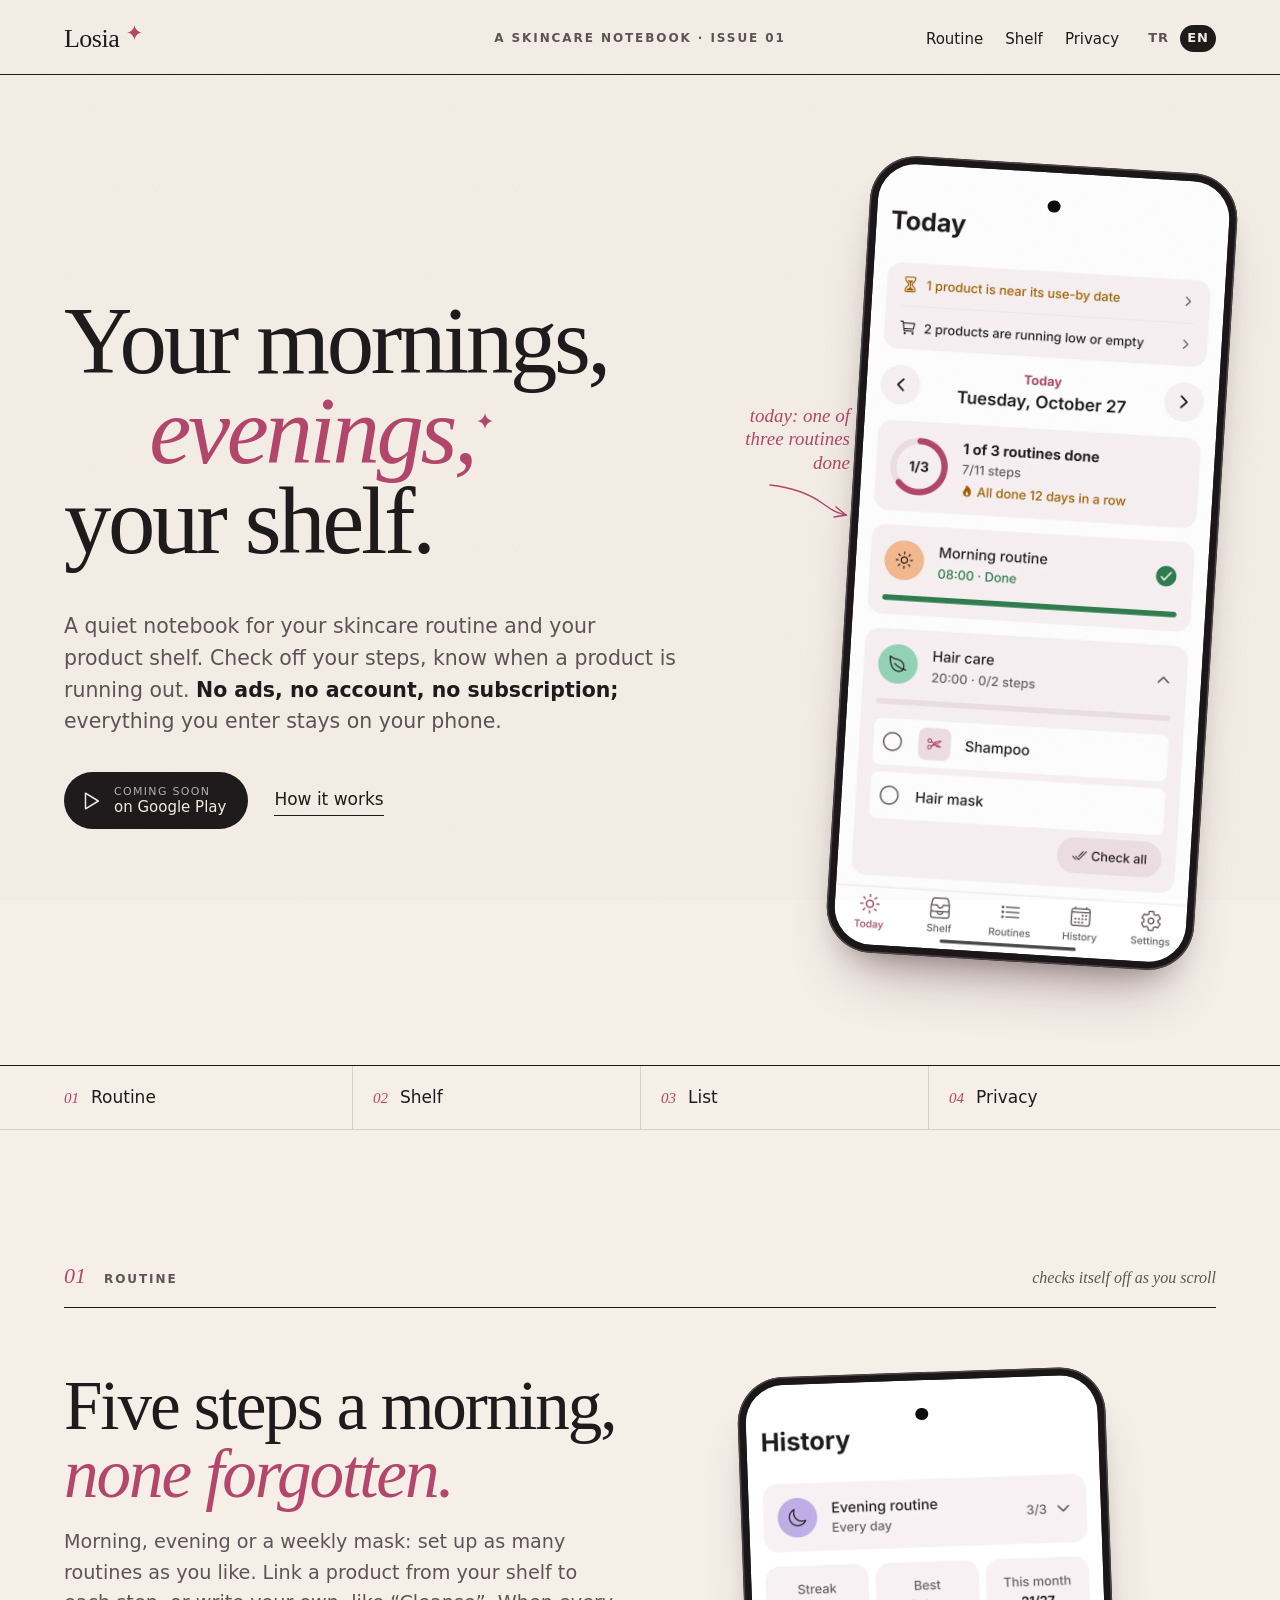
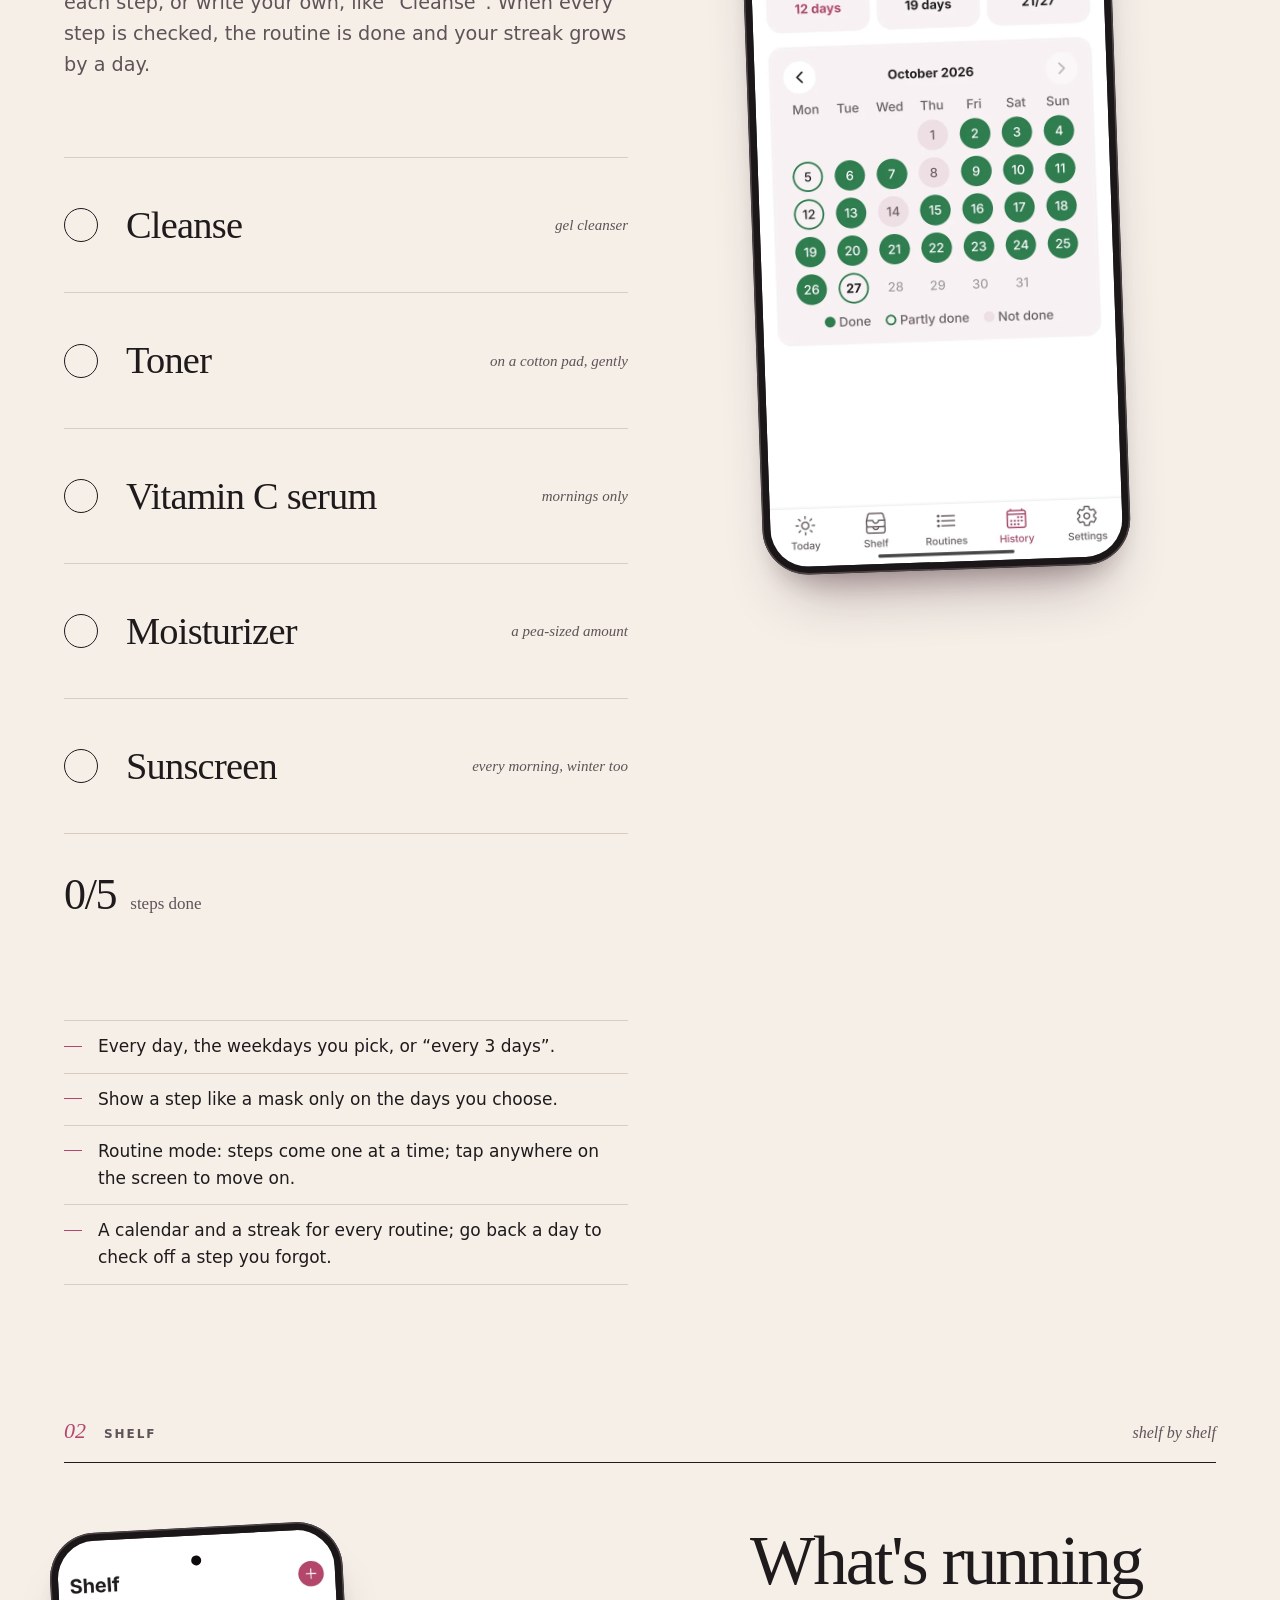
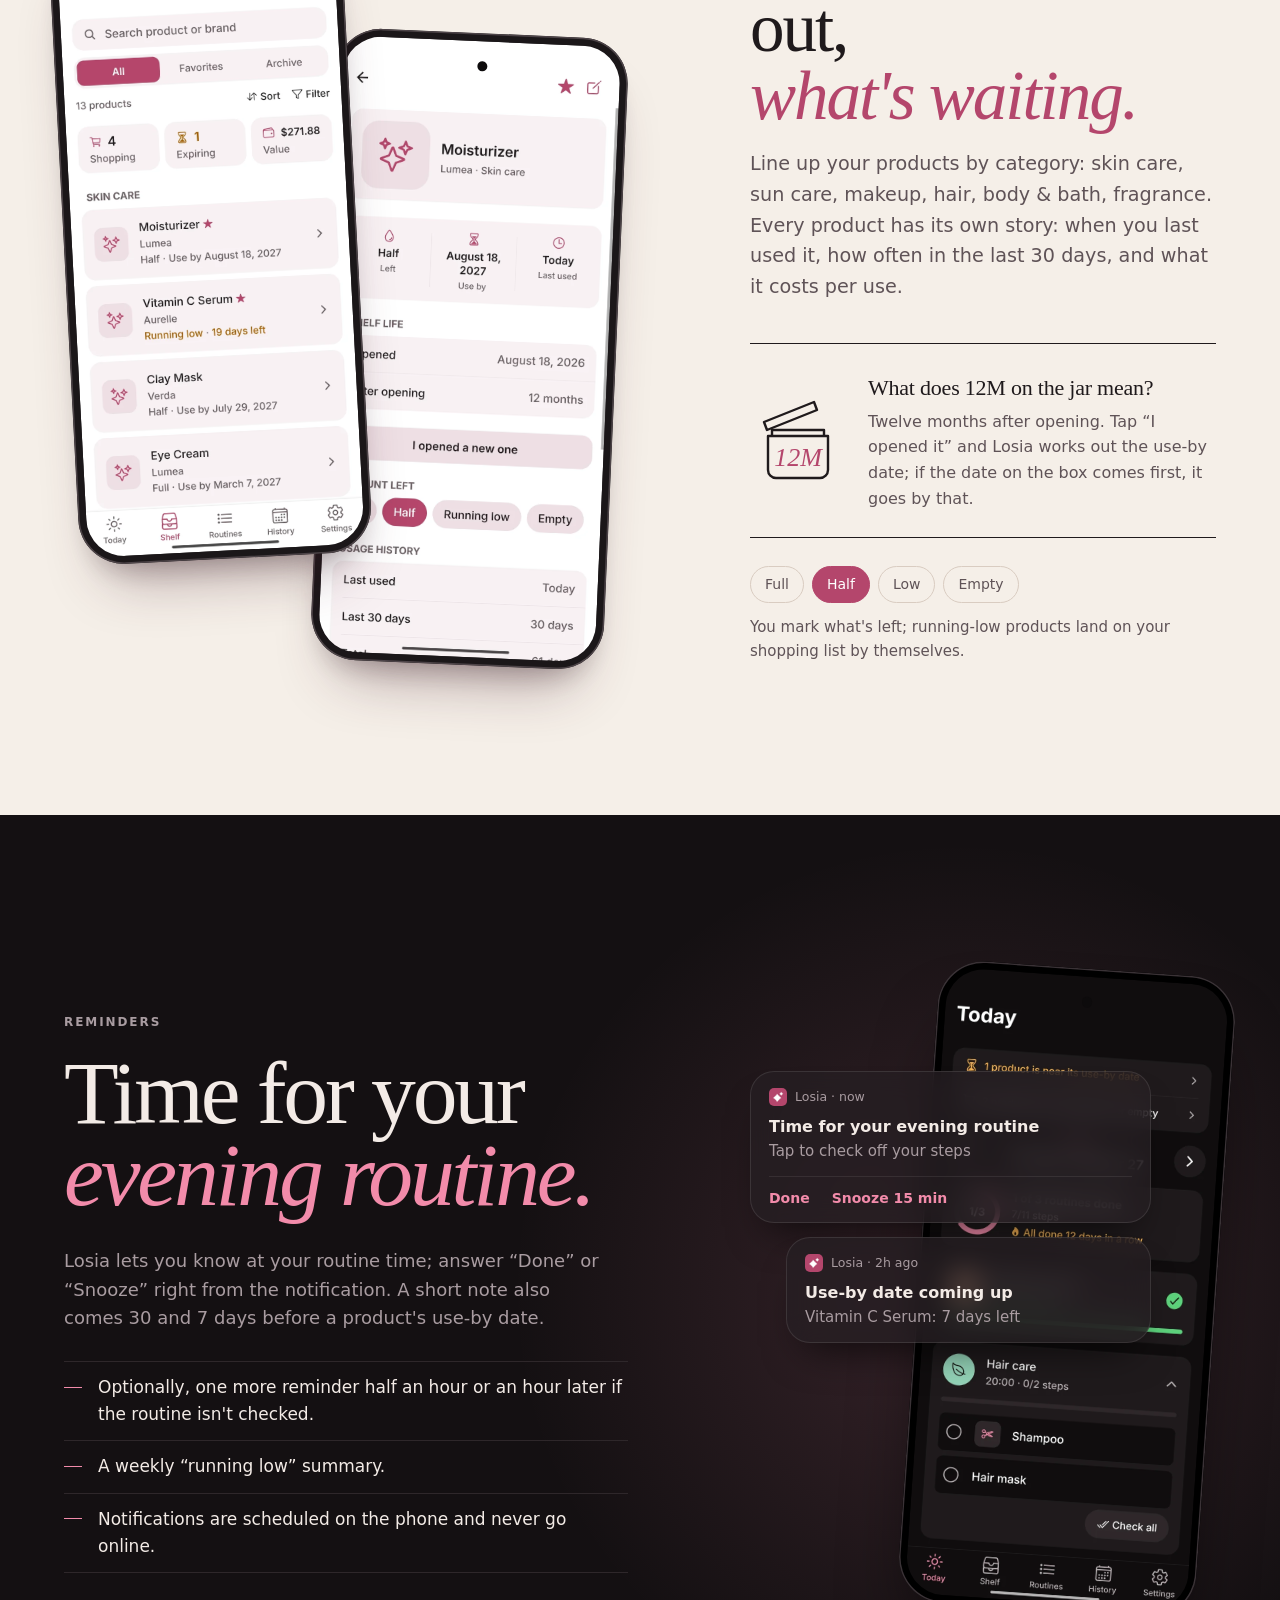
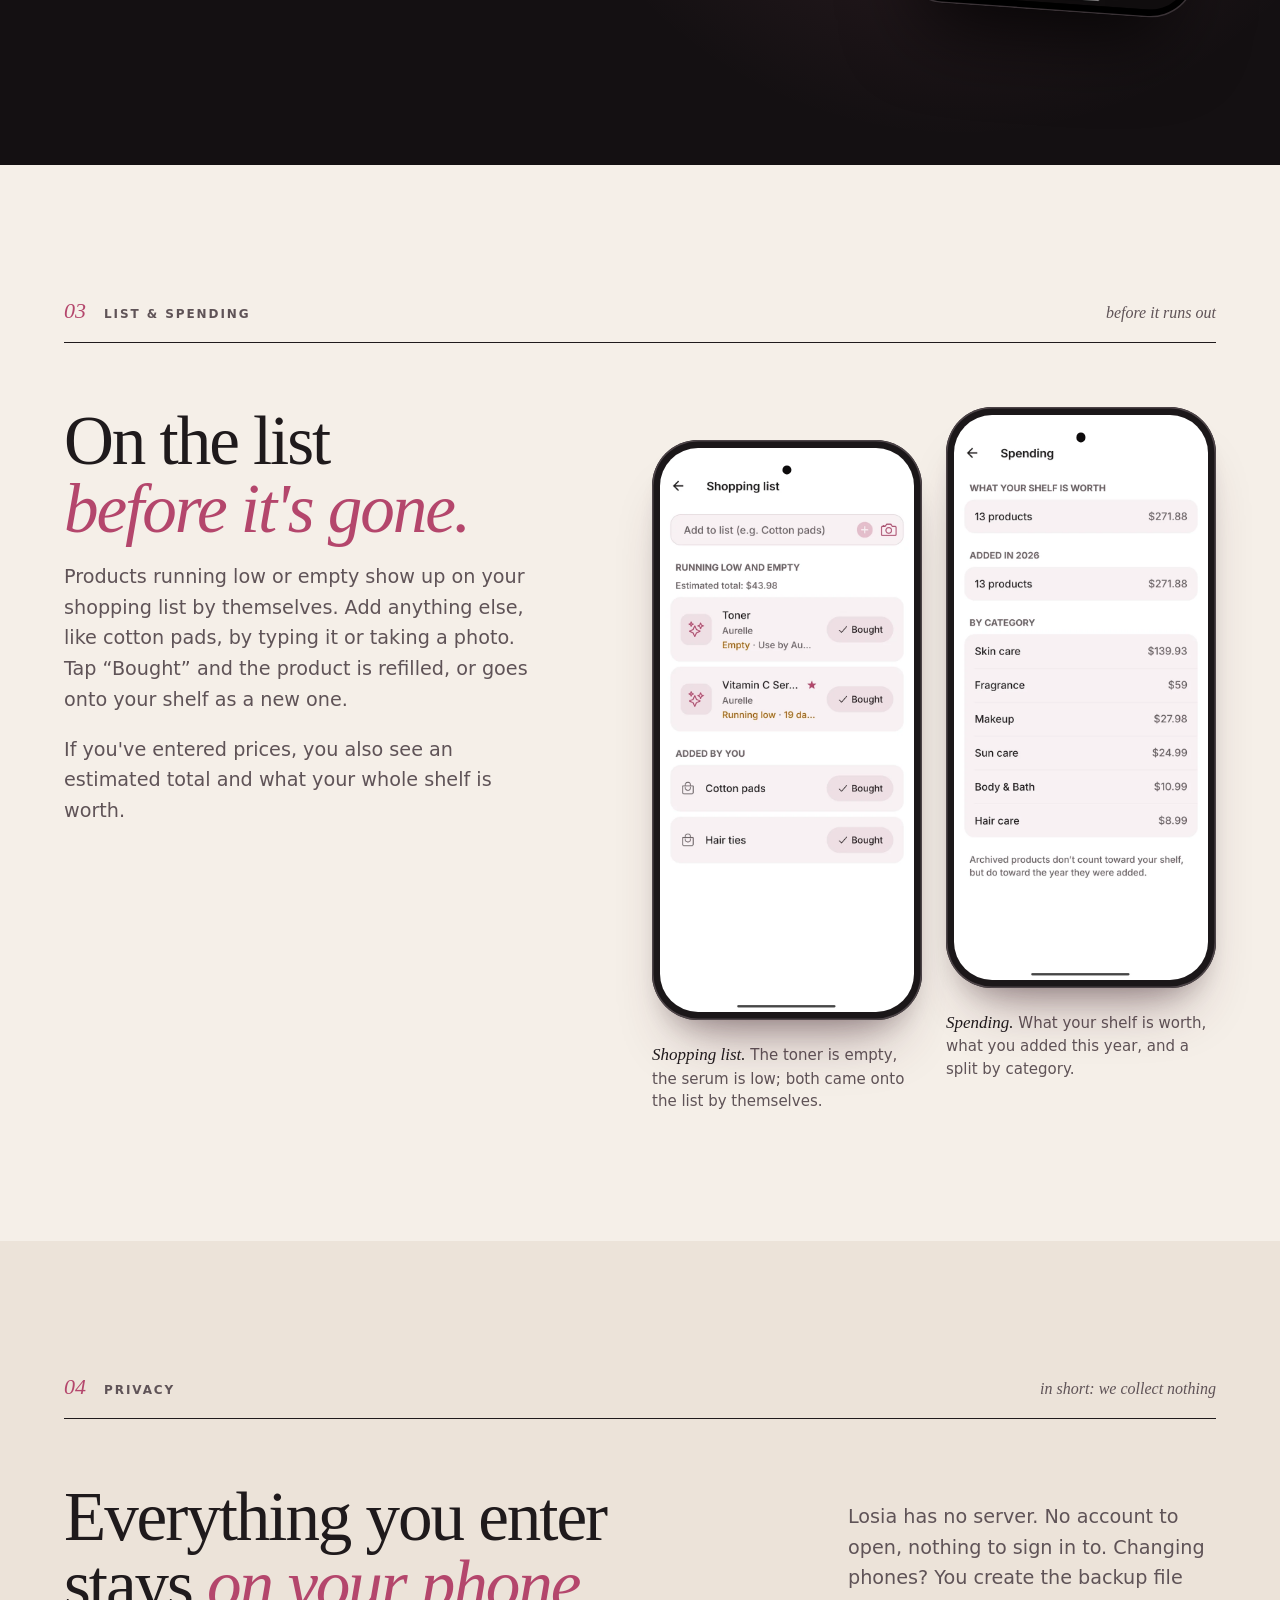
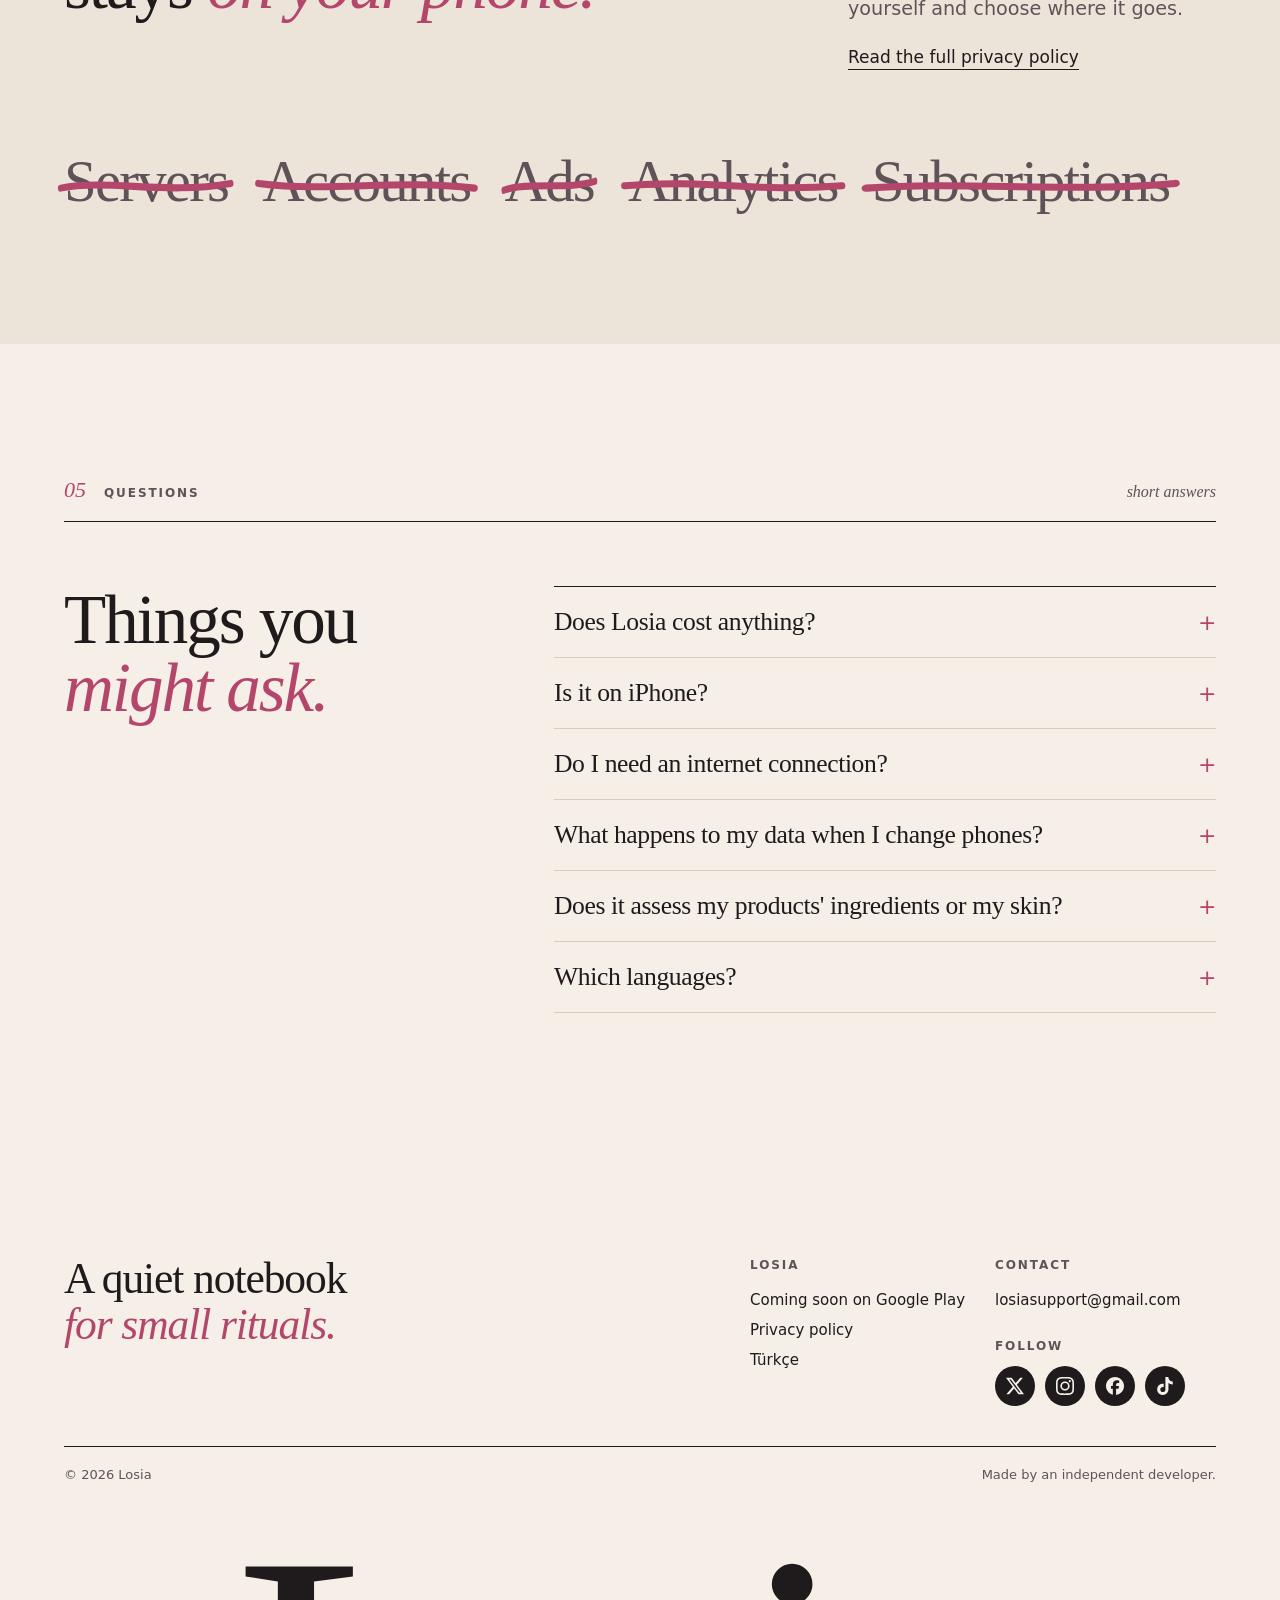
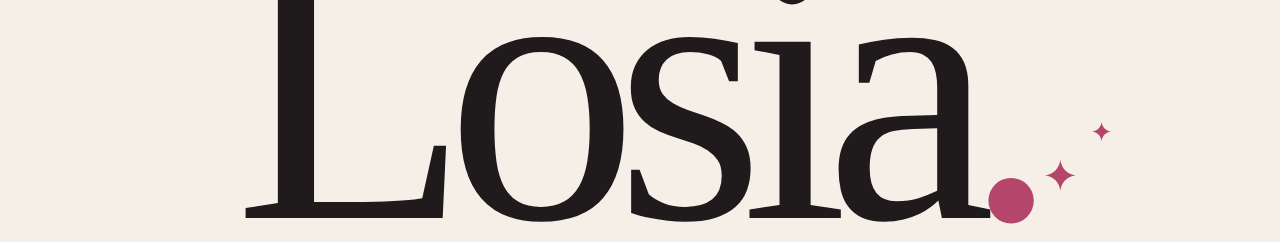
==== commit 174fb609: "Footer: round social icons in the page color instead of text links Co-Authored-By: Claude Opus 5.5 <" ====
--- a/en/index.html
+++ b/en/index.html
@@ -286,11 +286,11 @@
               <li><a href="mailto:losiasupport@gmail.com">losiasupport@gmail.com</a></li>
             </ul>
             <h4 class="eyebrow">Follow</h4>
-            <ul>
-              <li><a href="https://x.com/losiaapp" rel="me noopener" target="_blank">X</a></li>
-              <li><a href="https://www.instagram.com/losiaapp/" rel="me noopener" target="_blank">Instagram</a></li>
-              <li><a href="https://www.facebook.com/losiaapp" rel="me noopener" target="_blank">Facebook</a></li>
-              <li><a href="https://www.tiktok.com/@losiaapp" rel="me noopener" target="_blank">TikTok</a></li>
+            <ul class="social">
+              <li><a href="https://x.com/losiaapp" rel="me noopener" target="_blank" aria-label="Losia on X" title="X"><svg viewBox="0 0 24 24" aria-hidden="true"><path d="M18.901 1.153h3.68l-8.04 9.19L24 22.846h-7.406l-5.8-7.584-6.638 7.584H.474l8.6-9.83L0 1.154h7.594l5.243 6.932ZM17.61 20.644h2.039L6.486 3.24H4.298Z"/></svg></a></li>
+              <li><a href="https://www.instagram.com/losiaapp/" rel="me noopener" target="_blank" aria-label="Losia on Instagram" title="Instagram"><svg viewBox="0 0 24 24" aria-hidden="true"><path d="M7.0301.084c-1.2768.0602-2.1487.264-2.911.5634-.7888.3075-1.4575.72-2.1228 1.3877-.6652.6677-1.075 1.3368-1.3802 2.127-.2954.7638-.4956 1.6365-.552 2.914-.0564 1.2775-.0689 1.6882-.0626 4.947.0062 3.2586.0206 3.6671.0825 4.9473.061 1.2765.264 2.1482.5635 2.9107.308.7889.72 1.4573 1.388 2.1228.6679.6655 1.3365 1.0743 2.1285 1.38.7632.295 1.6361.4961 2.9134.552 1.2773.056 1.6884.069 4.9462.0627 3.2578-.0062 3.668-.0207 4.9478-.0814 1.28-.0607 2.147-.2652 2.9098-.5633.7889-.3086 1.4578-.72 2.1228-1.3881.665-.6682 1.0745-1.3378 1.3795-2.1284.2957-.7632.4966-1.636.552-2.9124.056-1.2809.0692-1.6898.063-4.948-.0063-3.2583-.021-3.6668-.0817-4.9465-.0607-1.2797-.264-2.1487-.5633-2.9117-.3084-.7889-.72-1.4568-1.3876-2.1228C21.2982 1.33 20.628.9208 19.8378.6165 19.074.321 18.2017.1197 16.9244.0645 15.6471.0093 15.236-.005 11.977.0014 8.718.0076 8.31.0215 7.0301.0839m.1402 21.6932c-1.17-.0509-1.8053-.2453-2.2287-.408-.5606-.216-.96-.4771-1.3819-.895-.422-.4178-.6811-.8186-.9-1.378-.1644-.4234-.3624-1.058-.4171-2.228-.0595-1.2645-.072-1.6442-.079-4.848-.007-3.2037.0053-3.583.0607-4.848.05-1.169.2456-1.805.408-2.2282.216-.5613.4762-.96.895-1.3816.4188-.4217.8184-.6814 1.3783-.9003.423-.1651 1.0575-.3614 2.227-.4171 1.2655-.06 1.6447-.072 4.848-.079 3.2033-.007 3.5835.005 4.8495.0608 1.169.0508 1.8053.2445 2.228.408.5608.216.96.4754 1.3816.895.4217.4194.6816.8176.9005 1.3787.1653.4217.3617 1.056.4169 2.2263.0602 1.2655.0739 1.645.0796 4.848.0058 3.203-.0055 3.5834-.061 4.848-.051 1.17-.245 1.8055-.408 2.2294-.216.5604-.4763.96-.8954 1.3814-.419.4215-.8181.6811-1.3783.9-.4224.1649-1.0577.3617-2.2262.4174-1.2656.0595-1.6448.072-4.8493.079-3.2045.007-3.5825-.006-4.848-.0608M16.953 5.5864A1.44 1.44 0 1 0 18.39 4.144a1.44 1.44 0 0 0-1.437 1.4424M5.8385 12.012c.0067 3.4032 2.7706 6.1557 6.173 6.1493 3.4026-.0065 6.157-2.7701 6.1506-6.1733-.0065-3.4032-2.771-6.1565-6.174-6.1498-3.403.0067-6.156 2.771-6.1496 6.1738M8 12.0077a4 4 0 1 1 4.008 3.9921A3.9996 3.9996 0 0 1 8 12.0077"/></svg></a></li>
+              <li><a href="https://www.facebook.com/losiaapp" rel="me noopener" target="_blank" aria-label="Losia on Facebook" title="Facebook"><svg viewBox="0 0 24 24" aria-hidden="true"><path d="M9.101 23.691v-7.98H6.627v-3.667h2.474v-1.58c0-4.085 1.848-5.978 5.858-5.978.401 0 .955.042 1.468.103a8.68 8.68 0 0 1 1.141.195v3.325a8.623 8.623 0 0 0-.653-.036 26.805 26.805 0 0 0-.733-.009c-.707 0-1.259.096-1.675.309a1.686 1.686 0 0 0-.679.622c-.258.42-.374.995-.374 1.752v1.297h3.919l-.386 2.103-.287 1.564h-3.246v8.245C19.396 23.238 24 18.179 24 12.044c0-6.627-5.373-12-12-12s-12 5.373-12 12c0 5.628 3.874 10.35 9.101 11.647Z"/></svg></a></li>
+              <li><a href="https://www.tiktok.com/@losiaapp" rel="me noopener" target="_blank" aria-label="Losia on TikTok" title="TikTok"><svg viewBox="0 0 24 24" aria-hidden="true"><path d="M12.525.02c1.31-.02 2.61-.01 3.91-.02.08 1.53.63 3.09 1.75 4.17 1.12 1.11 2.7 1.62 4.24 1.79v4.03c-1.44-.05-2.89-.35-4.2-.97-.57-.26-1.1-.59-1.62-.93-.01 2.92.01 5.84-.02 8.75-.08 1.4-.54 2.79-1.35 3.94-1.31 1.92-3.58 3.17-5.91 3.21-1.43.08-2.86-.31-4.08-1.03-2.02-1.19-3.44-3.37-3.65-5.71-.02-.5-.03-1-.01-1.49.18-1.9 1.12-3.72 2.58-4.96 1.66-1.44 3.98-2.13 6.15-1.72.02 1.48-.04 2.96-.04 4.44-.99-.32-2.15-.23-3.02.37-.63.41-1.11 1.04-1.36 1.75-.21.51-.15 1.07-.14 1.61.24 1.64 1.82 3.02 3.5 2.87 1.12-.01 2.19-.66 2.77-1.61.19-.33.4-.67.41-1.06.1-1.79.06-3.57.07-5.36.01-4.03-.01-8.05.02-12.07z"/></svg></a></li>
             </ul>
           </div>
         </div>
--- a/assets/style.css
+++ b/assets/style.css
@@ -1050,6 +1050,38 @@
   margin-top: 22px;
 }
 
+/* Follow links: round ink buttons with the brand mark in the paper color. */
+.footer-cols .social {
+  display: flex;
+  flex-wrap: wrap;
+  gap: 10px;
+}
+
+.footer-cols .social li {
+  padding: 0;
+}
+
+.footer-cols .social a {
+  display: grid;
+  place-items: center;
+  width: 40px;
+  height: 40px;
+  border-radius: 50%;
+  background: var(--ink);
+  transition: background-color 0.2s ease;
+}
+
+.footer-cols .social a:hover,
+.footer-cols .social a:focus-visible {
+  background: var(--rose);
+}
+
+.footer-cols .social svg {
+  width: 18px;
+  height: 18px;
+  fill: var(--paper);
+}
+
 .footer-cols a {
   text-decoration: none;
 }
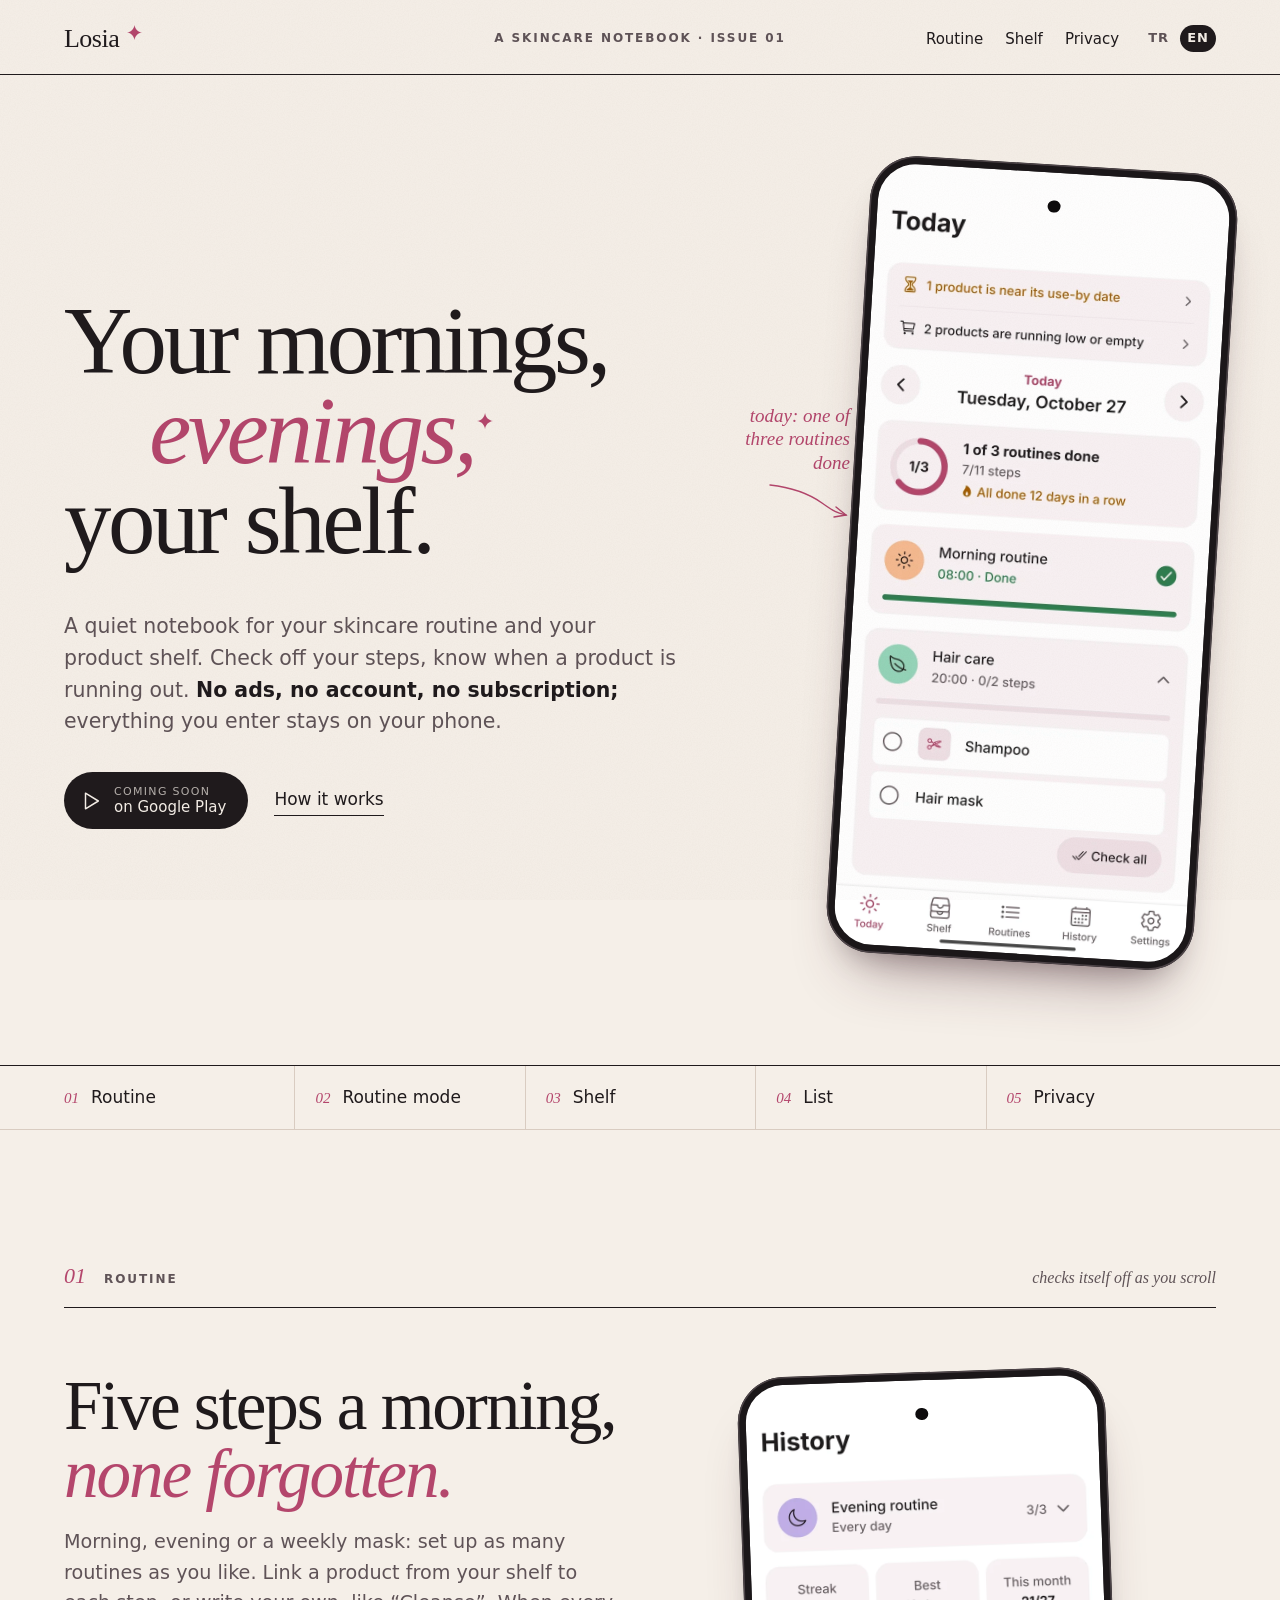
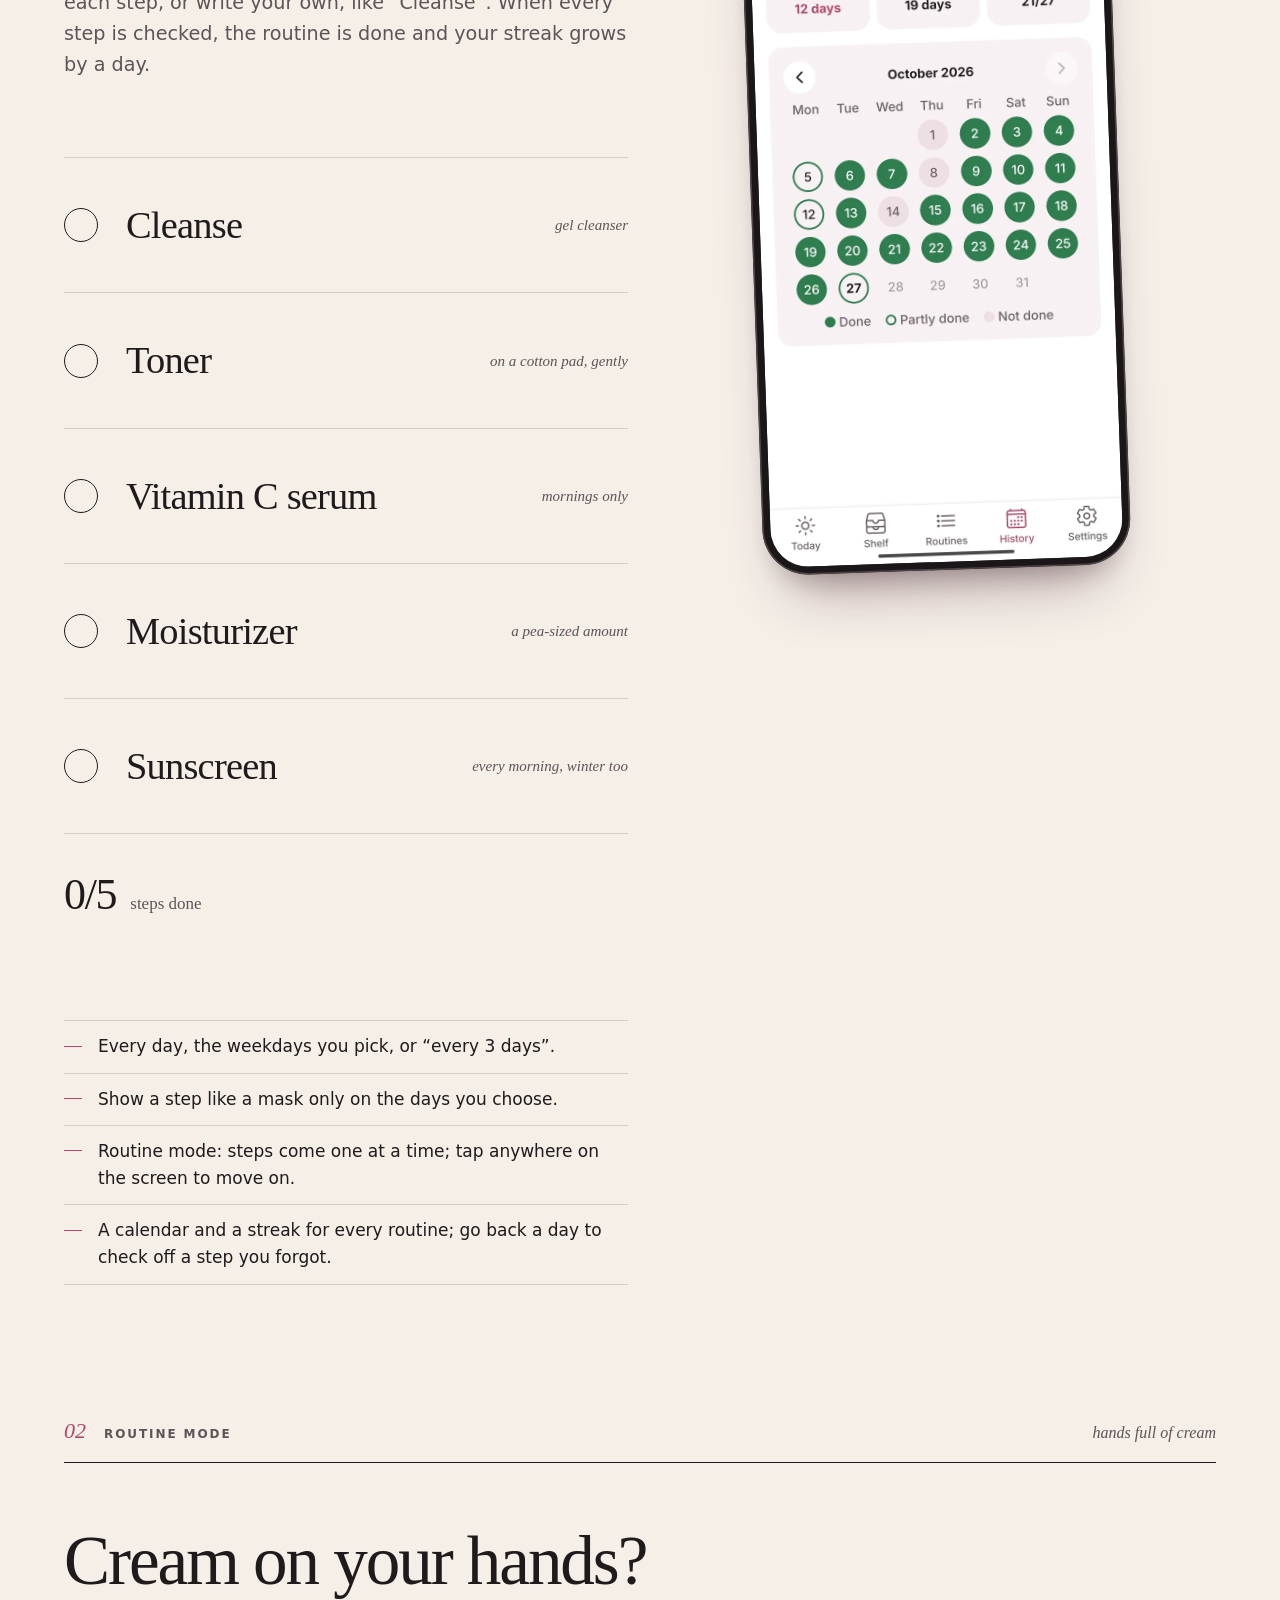
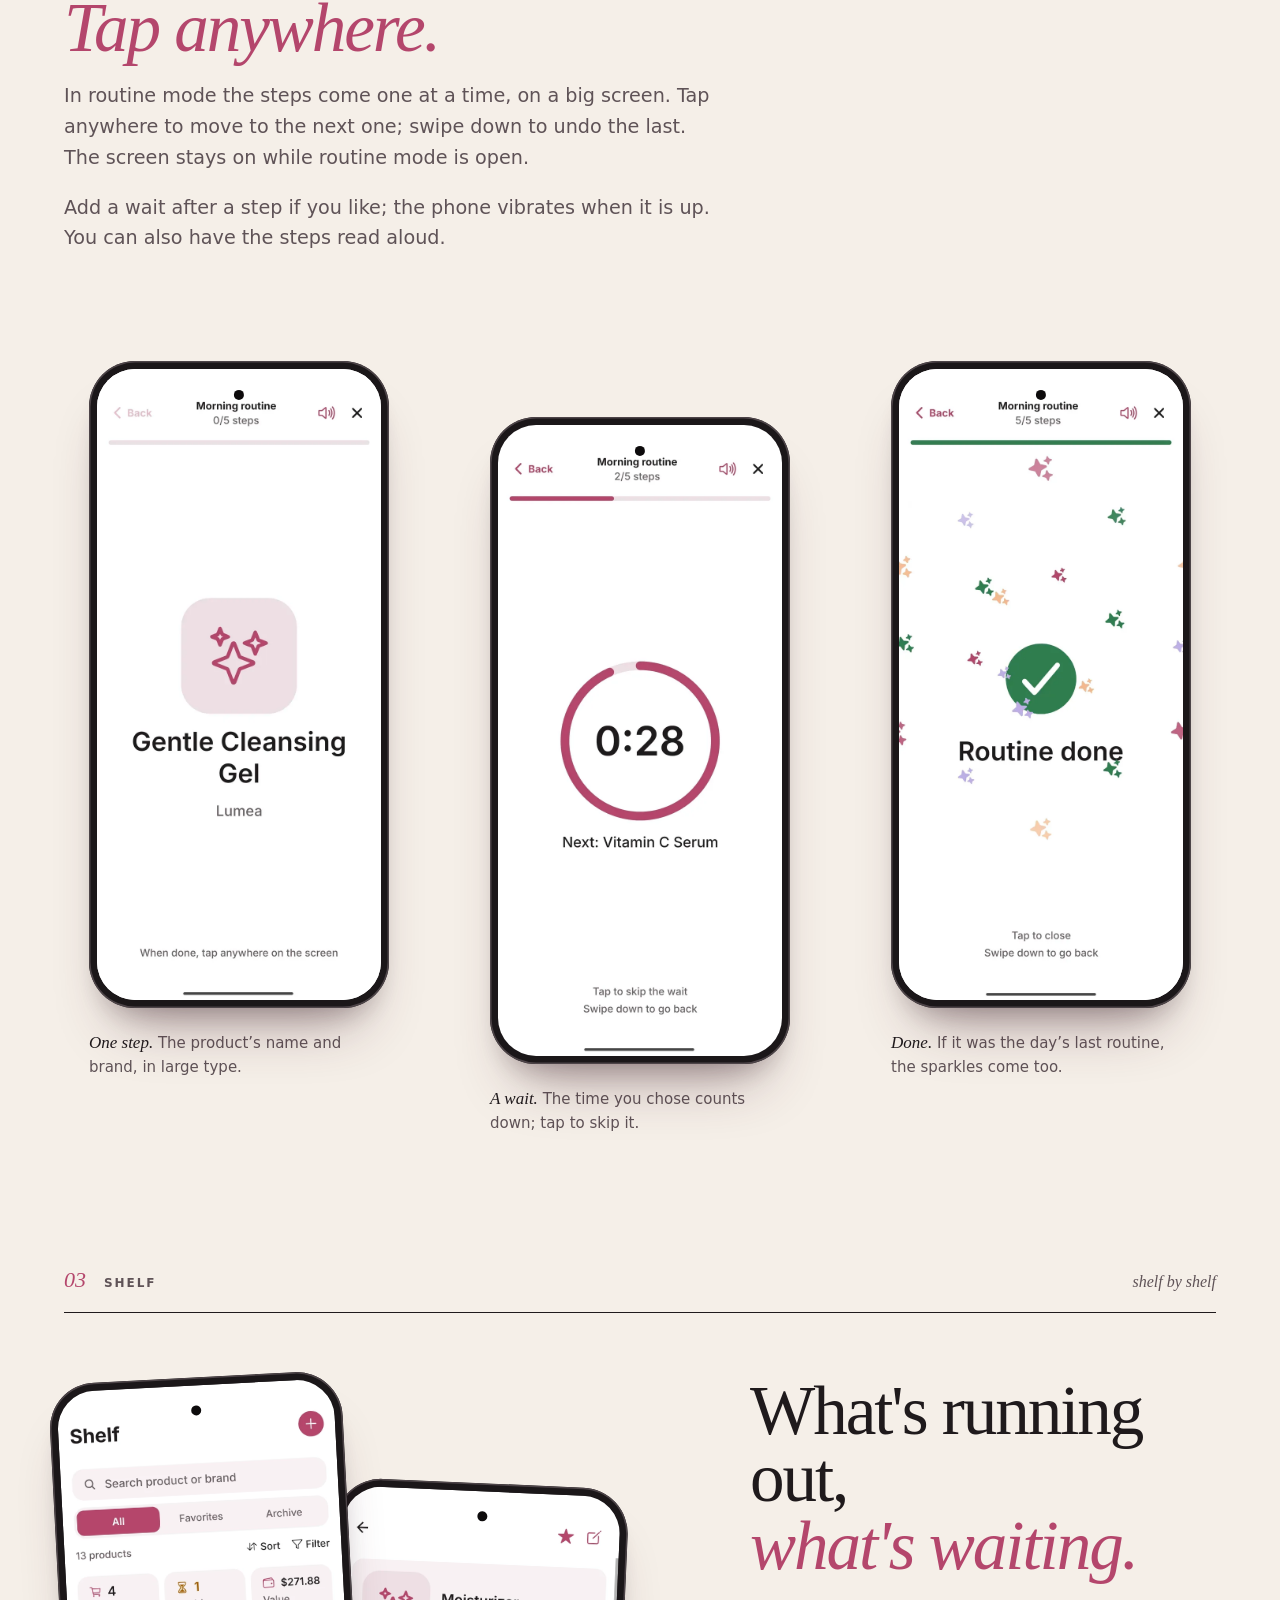
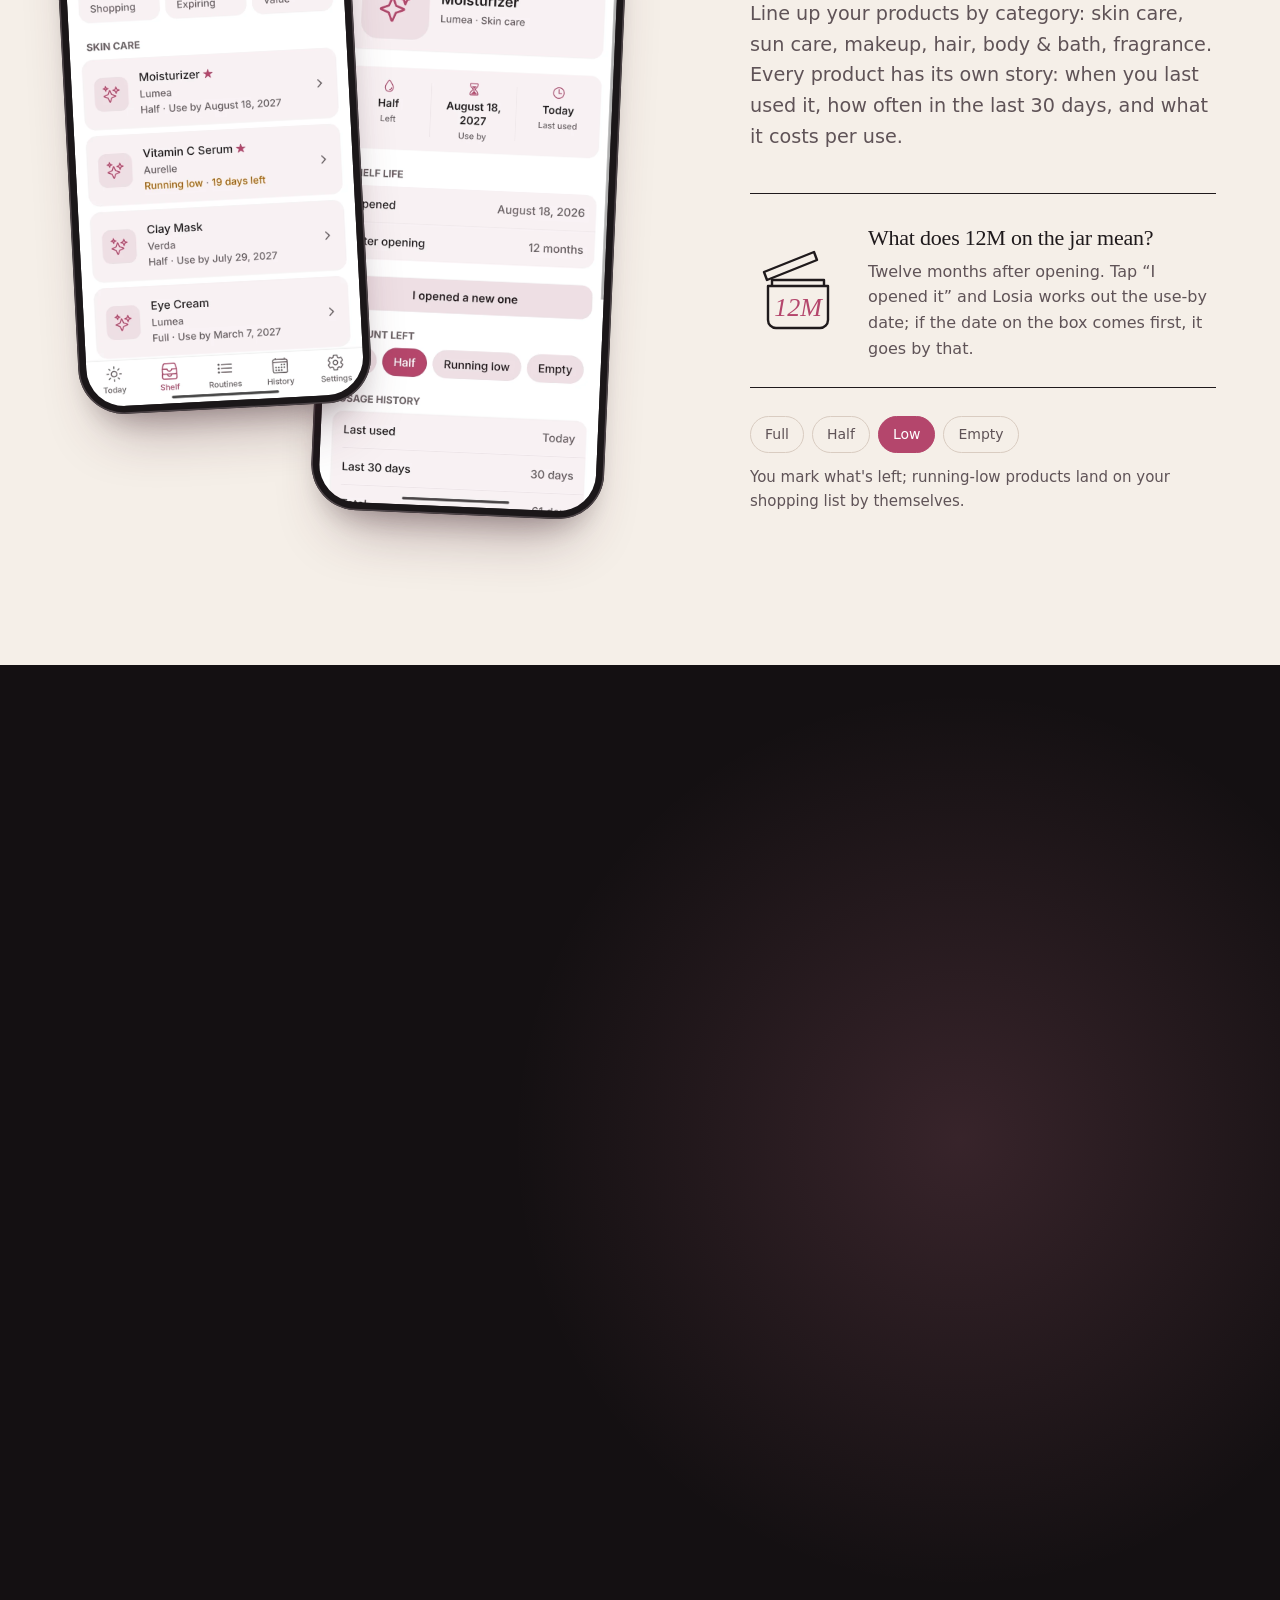
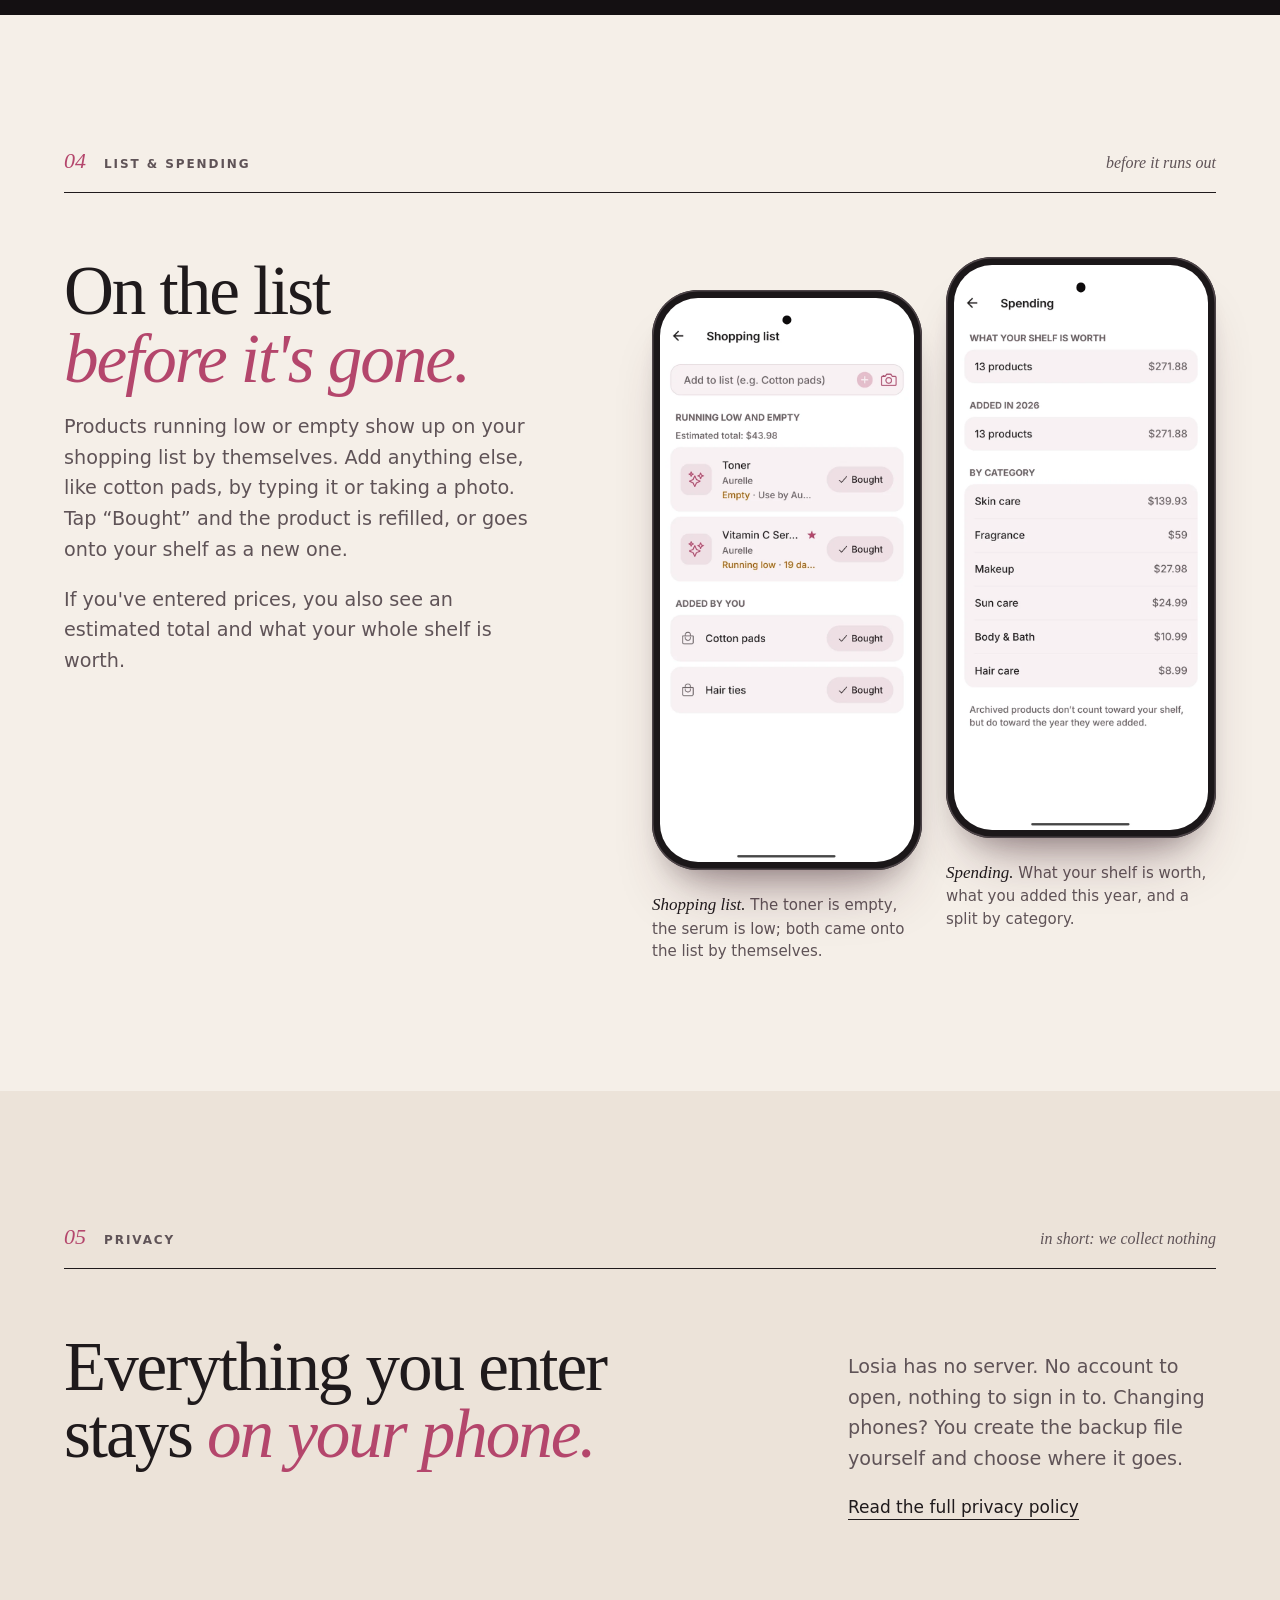
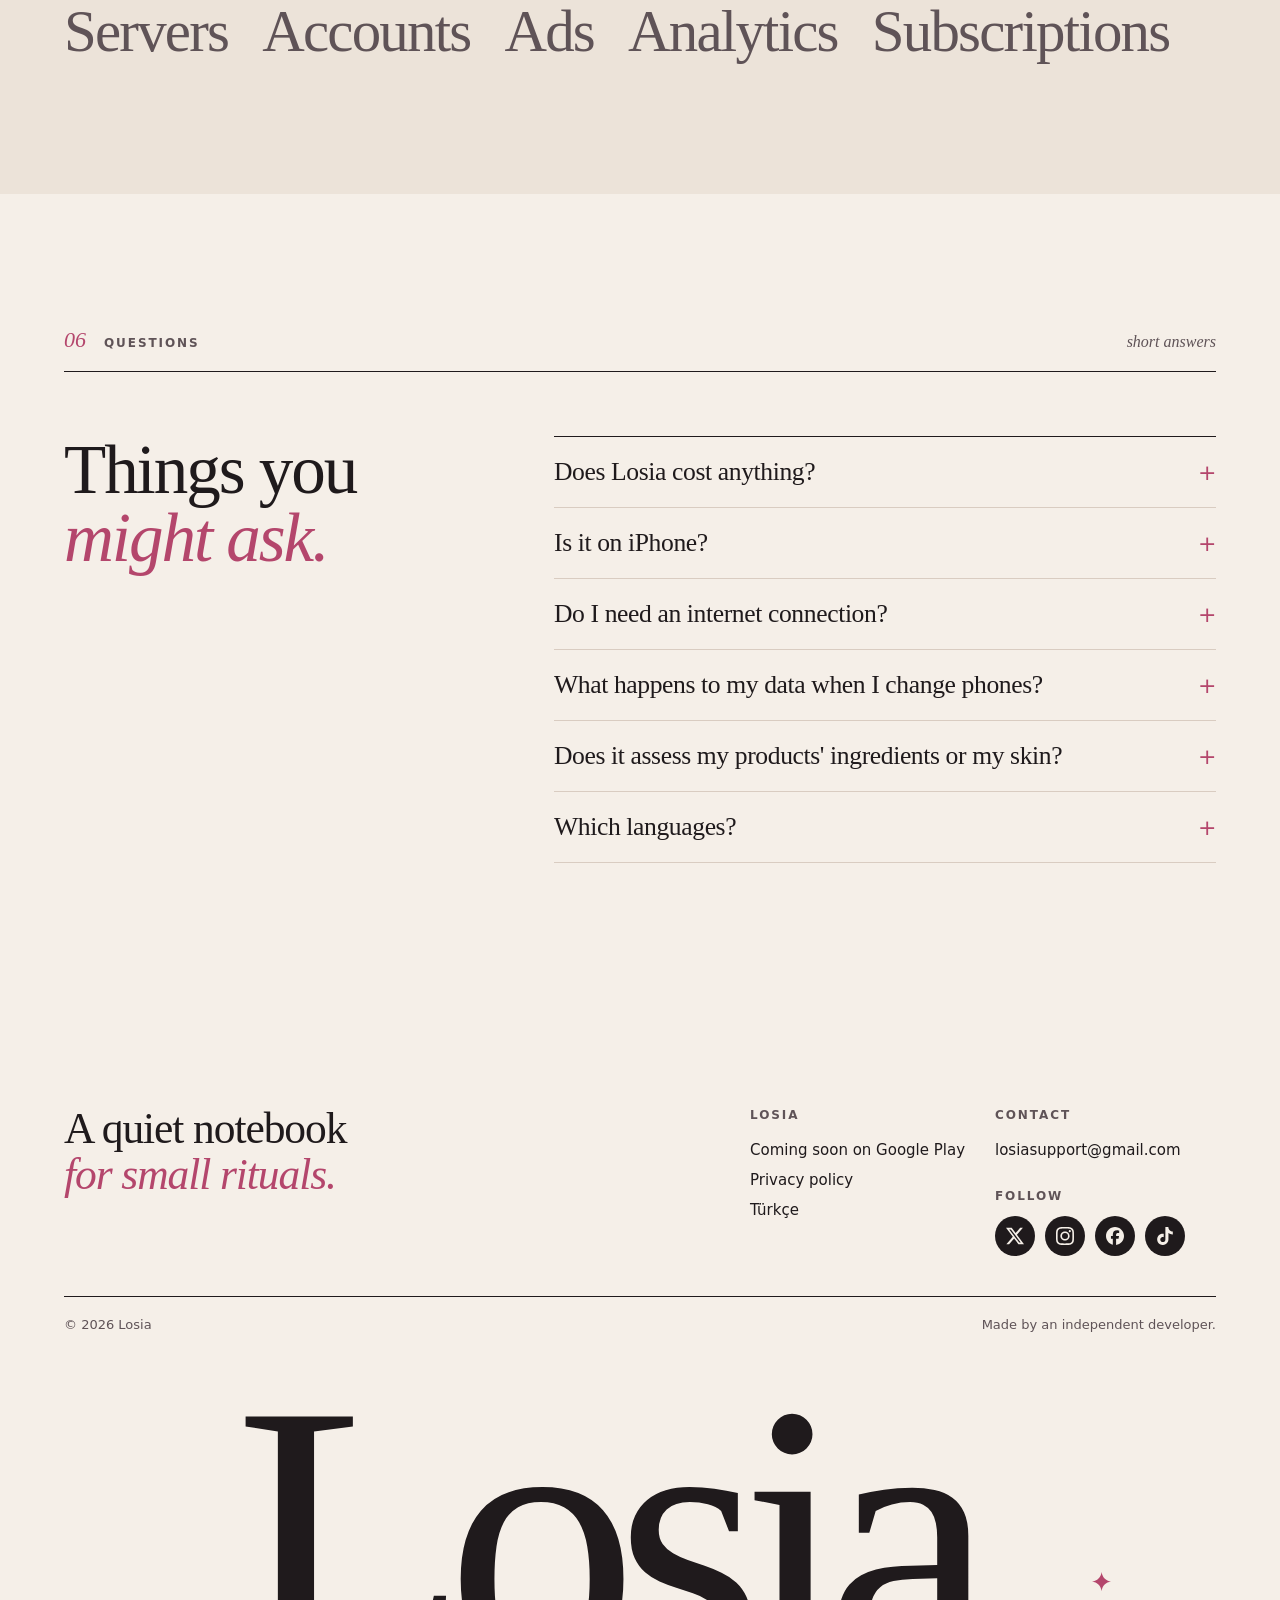
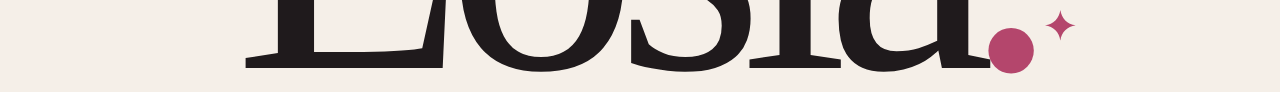
==== commit f952f5b6: "Routine mode chapter: three screens in TR and EN, sections renumbered Co-Authored-By: Claude Opus 5." ====
--- a/en/index.html
+++ b/en/index.html
@@ -74,9 +74,10 @@
       <div class="wrap">
         <ol>
           <li><a href="#routine"><span class="num">01</span> Routine</a></li>
-          <li><a href="#shelf"><span class="num">02</span> Shelf</a></li>
-          <li><a href="#list"><span class="num">03</span> List</a></li>
-          <li><a href="#privacy"><span class="num">04</span> Privacy</a></li>
+          <li><a href="#routine-mode"><span class="num">02</span> Routine mode</a></li>
+          <li><a href="#shelf"><span class="num">03</span> Shelf</a></li>
+          <li><a href="#list"><span class="num">04</span> List</a></li>
+          <li><a href="#privacy"><span class="num">05</span> Privacy</a></li>
         </ol>
       </div>
     </nav>
@@ -117,10 +118,40 @@
       </div>
     </section>
 
+    <section class="chapter" id="routine-mode" style="padding-top:0">
+      <div class="wrap">
+        <div class="chapter-head">
+          <span class="num">02</span><span class="eyebrow">Routine mode</span>
+          <span class="aside">hands full of cream</span>
+        </div>
+        <div class="mode">
+          <div class="mode-intro">
+            <h2>Cream on your hands?<br><em>Tap anywhere.</em></h2>
+            <p class="body-lg">In routine mode the steps come one at a time, on a big screen. Tap anywhere to move to the next one; swipe down to undo the last. The screen stays on while routine mode is open.</p>
+            <p class="body-lg">Add a wait after a step if you like; the phone vibrates when it is up. You can also have the steps read aloud.</p>
+          </div>
+          <div class="mode-figures" role="group" aria-label="Routine mode screens">
+            <figure class="reveal">
+              <div class="phone"><img src="../assets/screens/en-mode-01.webp" width="720" height="1600" alt="Routine mode: a single step in large type" loading="lazy"></div>
+              <figcaption><i>One step.</i> The product’s name and brand, in large type.</figcaption>
+            </figure>
+            <figure class="reveal">
+              <div class="phone"><img src="../assets/screens/en-mode-02.webp" width="720" height="1600" alt="Routine mode: a countdown ring and the next step" loading="lazy"></div>
+              <figcaption><i>A wait.</i> The time you chose counts down; tap to skip it.</figcaption>
+            </figure>
+            <figure class="reveal">
+              <div class="phone"><img src="../assets/screens/en-mode-03.webp" width="720" height="1600" alt="Routine mode: the routine done screen with sparkles" loading="lazy"></div>
+              <figcaption><i>Done.</i> If it was the day’s last routine, the sparkles come too.</figcaption>
+            </figure>
+          </div>
+        </div>
+      </div>
+    </section>
+
     <section class="chapter" id="shelf" style="padding-top:0">
       <div class="wrap">
         <div class="chapter-head">
-          <span class="num">02</span><span class="eyebrow">Shelf</span>
+          <span class="num">03</span><span class="eyebrow">Shelf</span>
           <span class="aside">shelf by shelf</span>
         </div>
         <div class="shelf">
@@ -185,7 +216,7 @@
     <section class="chapter" id="list">
       <div class="wrap">
         <div class="chapter-head">
-          <span class="num">03</span><span class="eyebrow">List &amp; spending</span>
+          <span class="num">04</span><span class="eyebrow">List &amp; spending</span>
           <span class="aside">before it runs out</span>
         </div>
         <div class="pair">
@@ -209,7 +240,7 @@
     <section class="chapter privacy" id="privacy">
       <div class="wrap">
         <div class="chapter-head">
-          <span class="num">04</span><span class="eyebrow">Privacy</span>
+          <span class="num">05</span><span class="eyebrow">Privacy</span>
           <span class="aside">in short: we collect nothing</span>
         </div>
         <div class="privacy-grid">
@@ -231,7 +262,7 @@
     <section class="chapter" id="faq">
       <div class="wrap">
         <div class="chapter-head">
-          <span class="num">05</span><span class="eyebrow">Questions</span>
+          <span class="num">06</span><span class="eyebrow">Questions</span>
           <span class="aside">short answers</span>
         </div>
         <div class="faq">
--- a/assets/style.css
+++ b/assets/style.css
@@ -350,7 +350,7 @@
 
 .index ol {
   display: grid;
-  grid-template-columns: repeat(4, 1fr);
+  grid-template-columns: repeat(5, 1fr);
   margin: 0;
   padding: 0;
   list-style: none;
@@ -878,7 +878,39 @@
   }
 }
 
-/* ---------- Chapter 03: list & spending ---------- */
+/* ---------- Routine mode: three phones in a row ---------- */
+
+.mode {
+  display: grid;
+  grid-template-columns: repeat(12, 1fr);
+  gap: 24px;
+}
+
+.mode-intro {
+  grid-column: 1 / span 7;
+}
+
+.mode-figures {
+  grid-column: 1 / -1;
+  display: grid;
+  grid-template-columns: repeat(3, minmax(0, 1fr));
+  gap: clamp(20px, 4vw, 64px);
+  margin-top: clamp(32px, 5vw, 64px);
+  align-items: start;
+}
+
+.mode-figures figure {
+  margin: 0;
+  width: 100%;
+  max-width: 300px;
+  justify-self: center;
+}
+
+.mode-figures figure:nth-child(2) {
+  margin-top: 56px;
+}
+
+/* ---------- Chapter 04: list & spending ---------- */
 
 .pair {
   display: grid;
@@ -1265,7 +1297,7 @@
     grid-template-columns: 1fr 1fr;
   }
 
-  .index li:nth-child(3) {
+  .index li:nth-child(2n + 3) {
     border-left: 0;
   }
 
@@ -1273,7 +1305,7 @@
     border-top: 1px solid var(--line);
   }
 
-  .index li:nth-child(3) a {
+  .index li:nth-child(2n + 3) a {
     padding-left: 0;
   }
 }
@@ -1281,6 +1313,25 @@
 @media (max-width: 600px) {
   body {
     font-size: 16px;
+  }
+
+  .mode-intro {
+    grid-column: 1 / -1;
+  }
+
+  .mode-figures {
+    grid-template-columns: repeat(3, 72%);
+    overflow-x: auto;
+    scroll-snap-type: x mandatory;
+    padding-bottom: 8px;
+  }
+
+  .mode-figures figure {
+    scroll-snap-align: start;
+  }
+
+  .mode-figures figure:nth-child(2) {
+    margin-top: 0;
   }
 
   .masthead nav .nav-link {
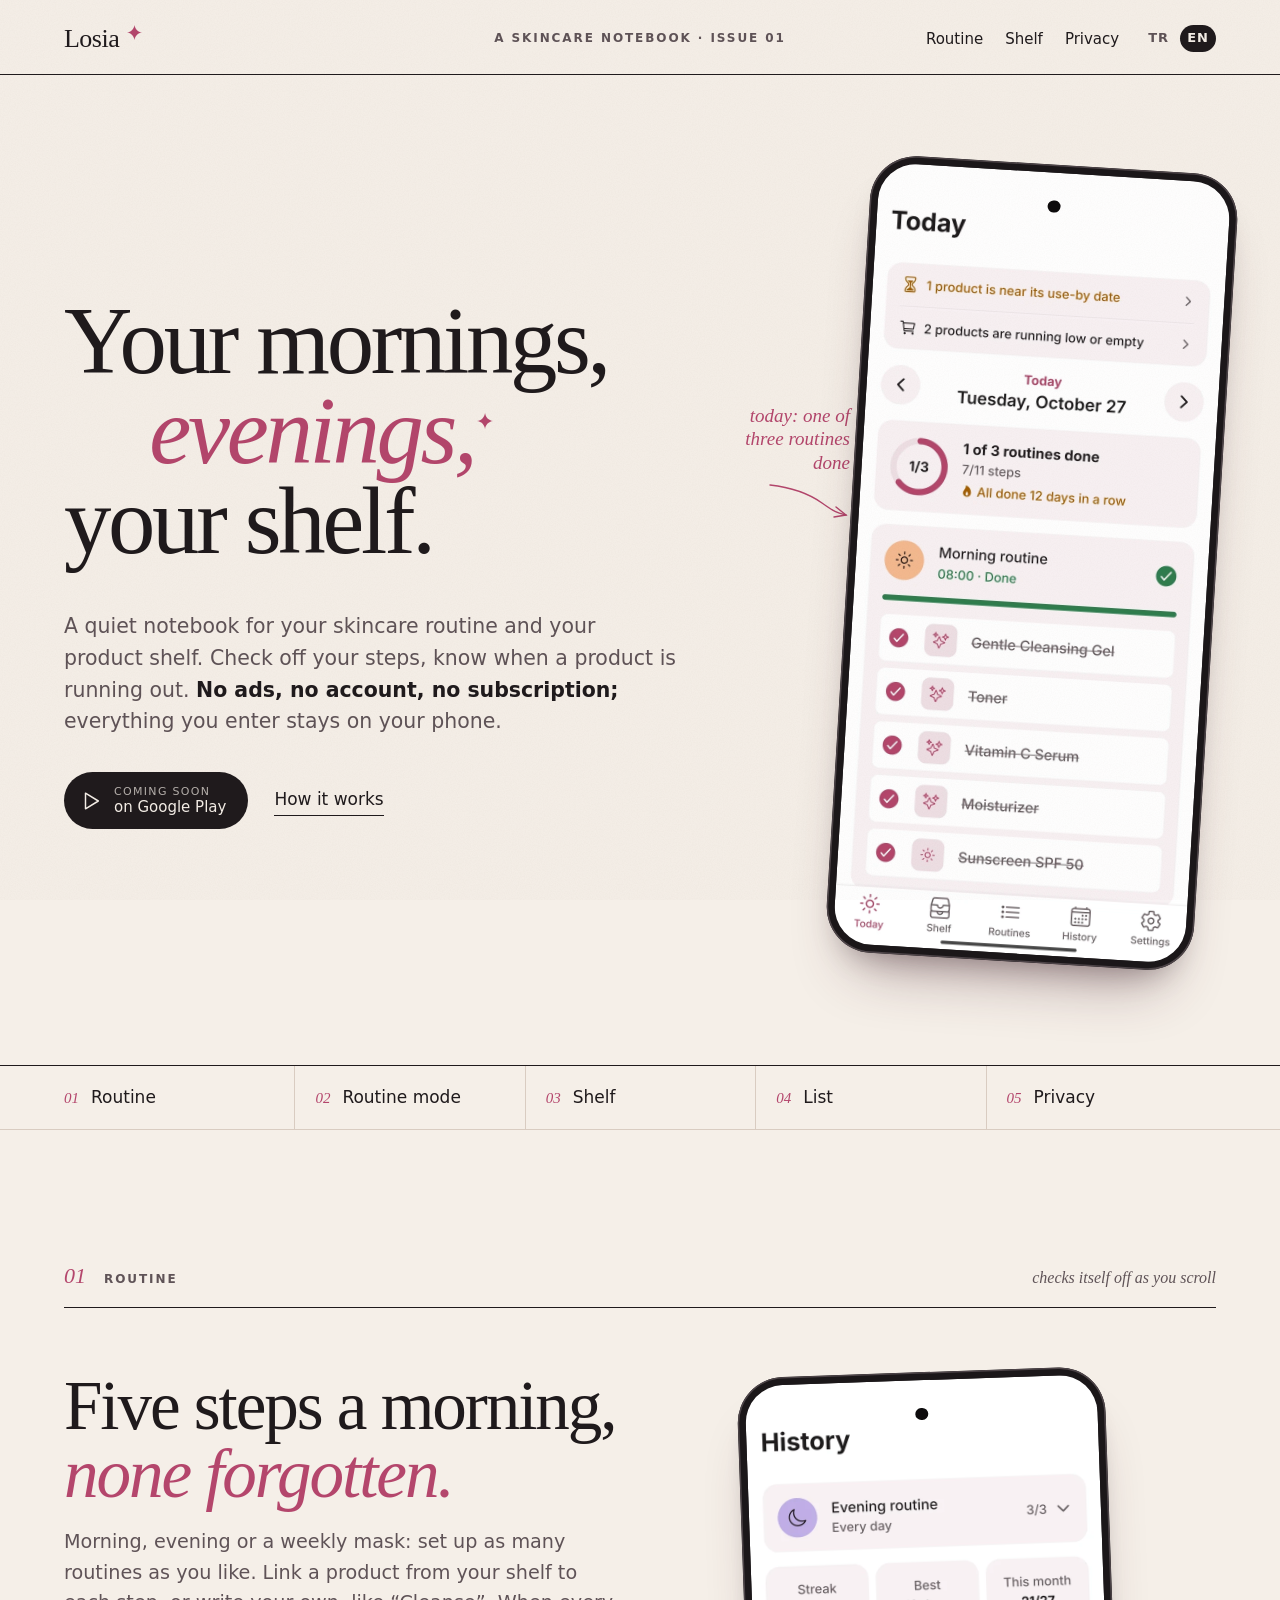
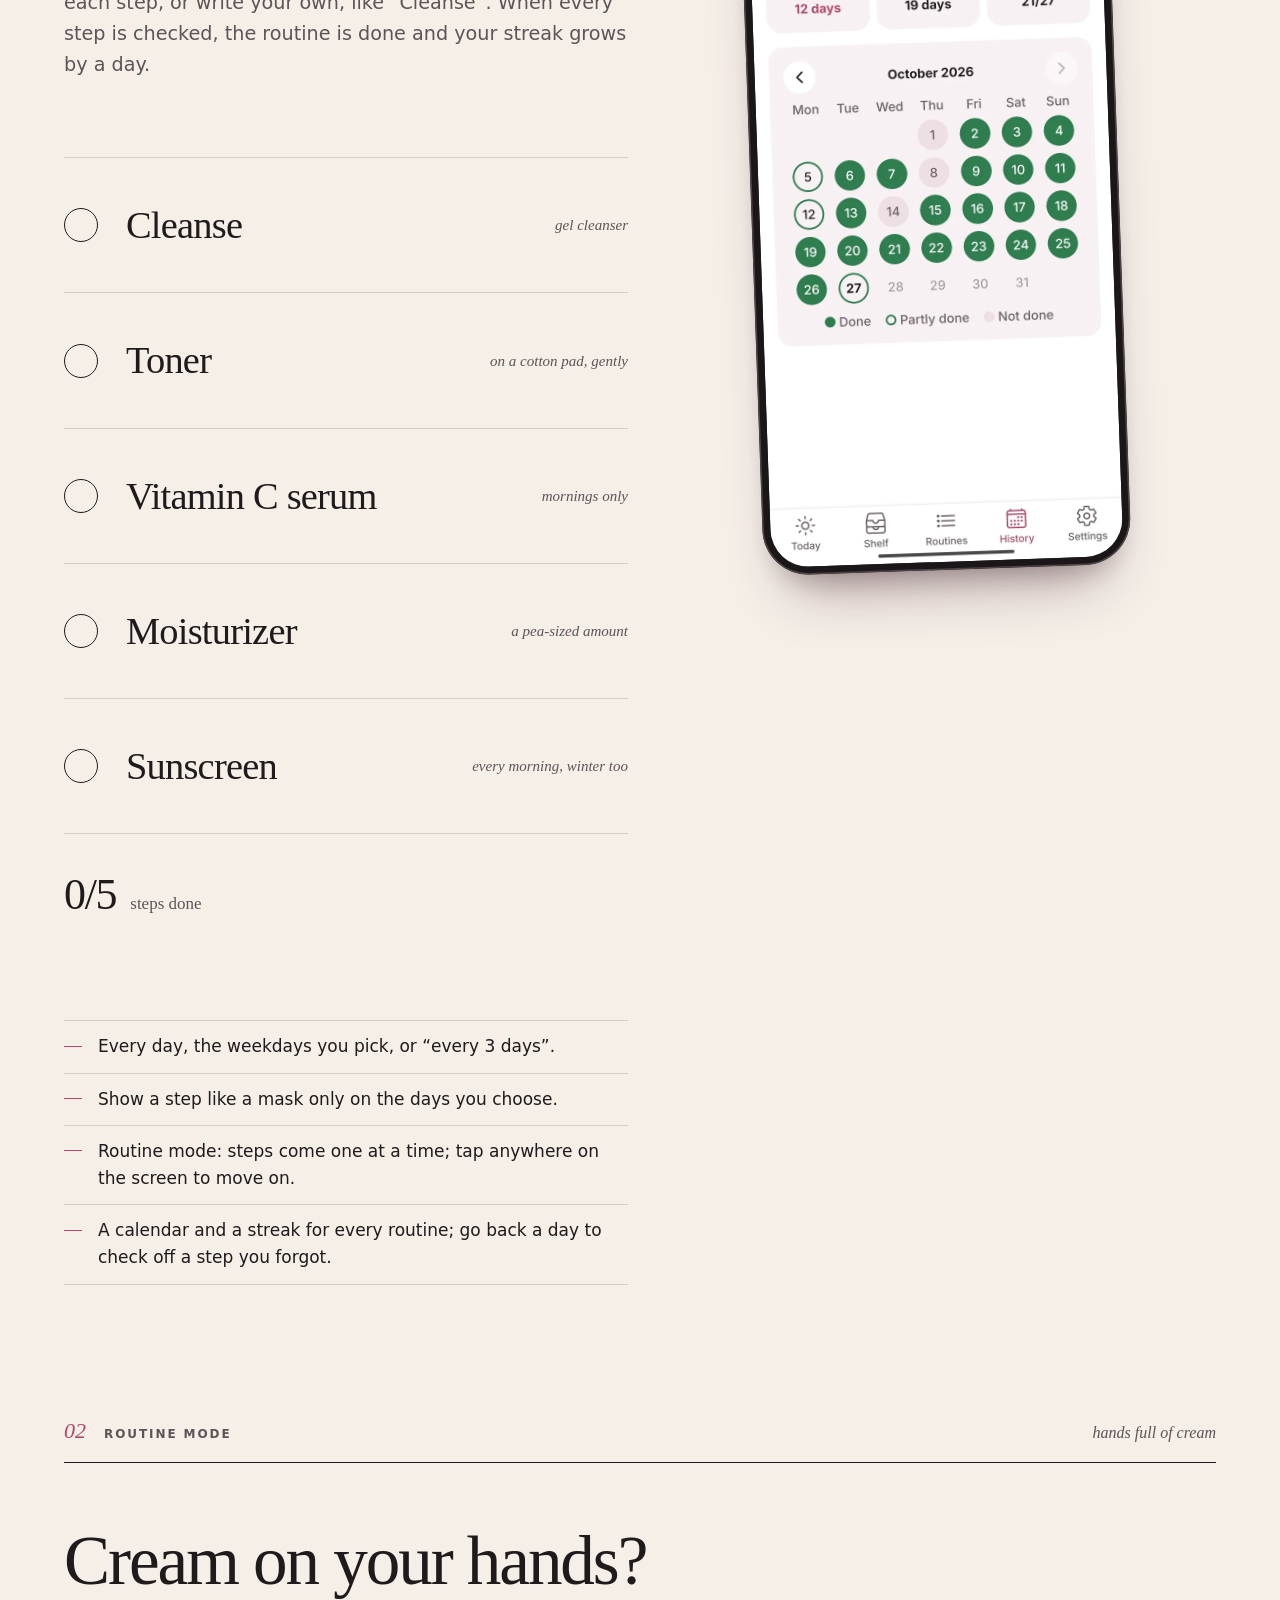
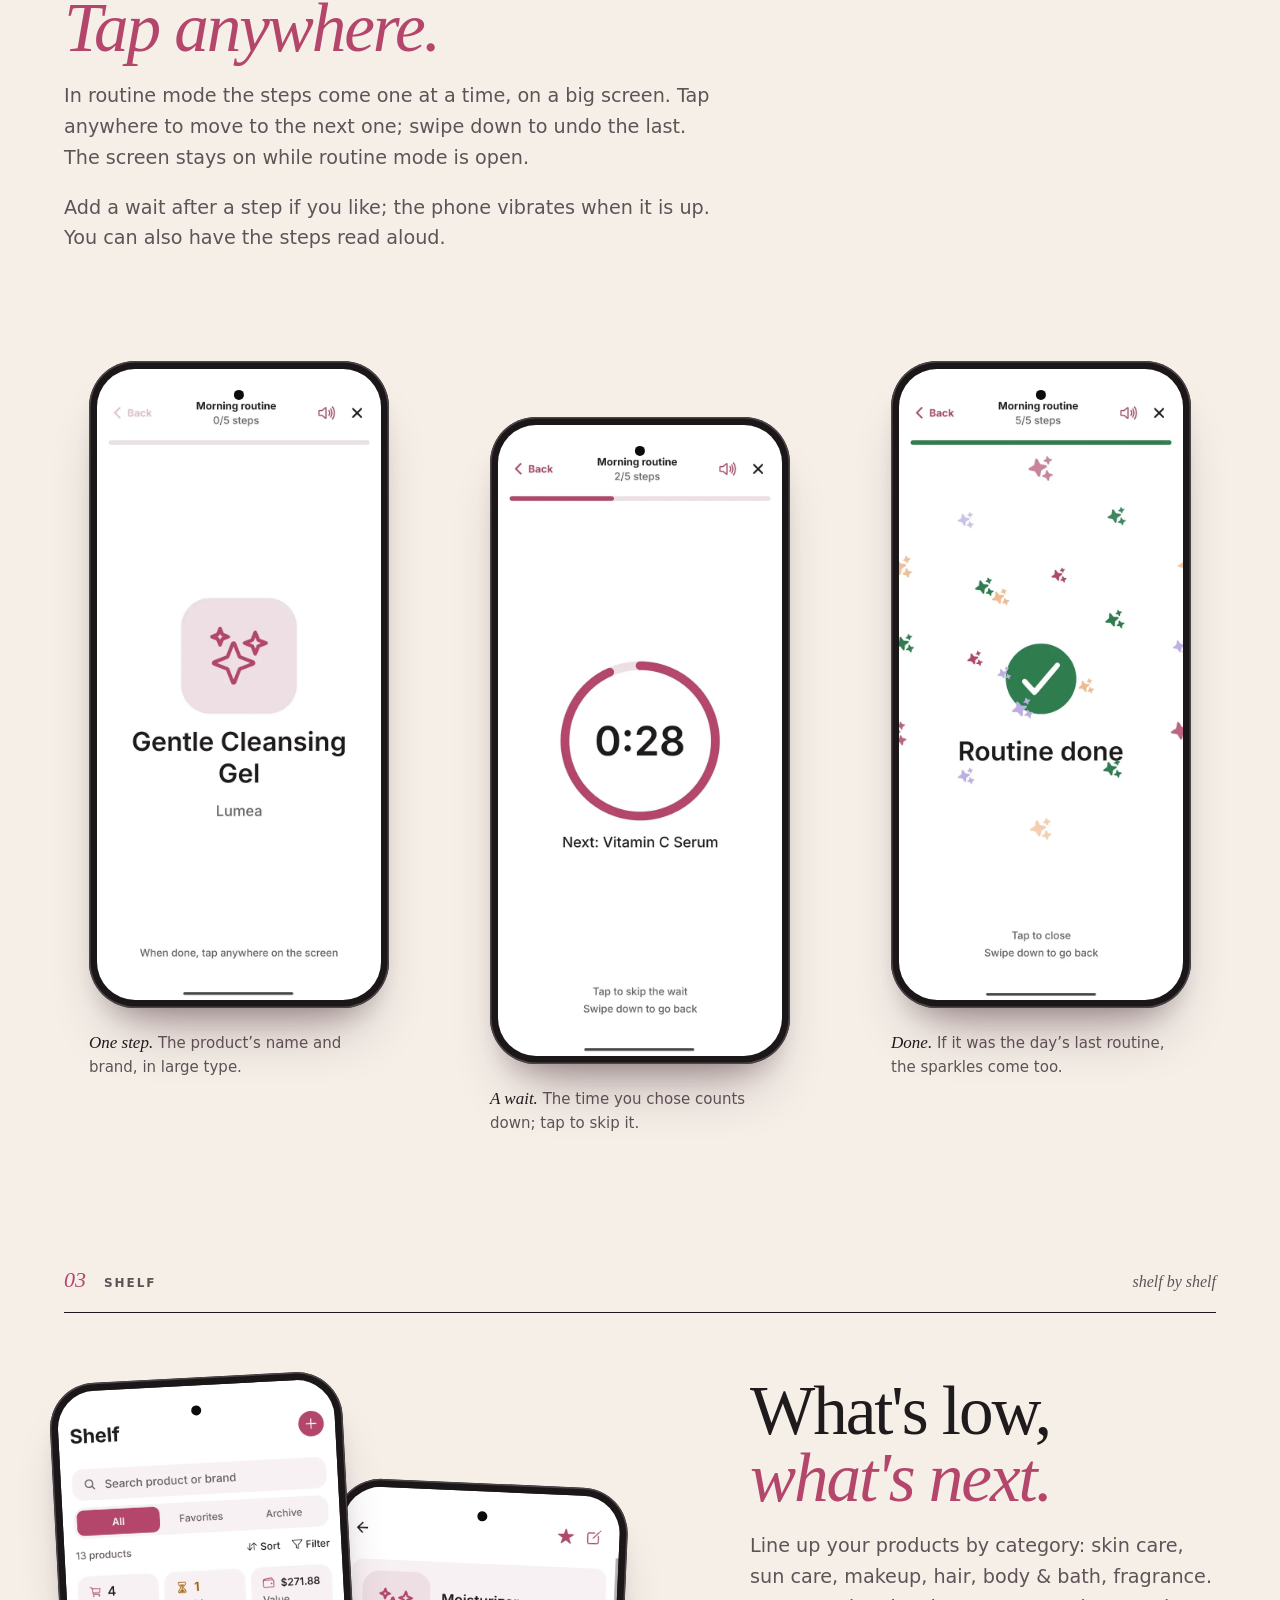
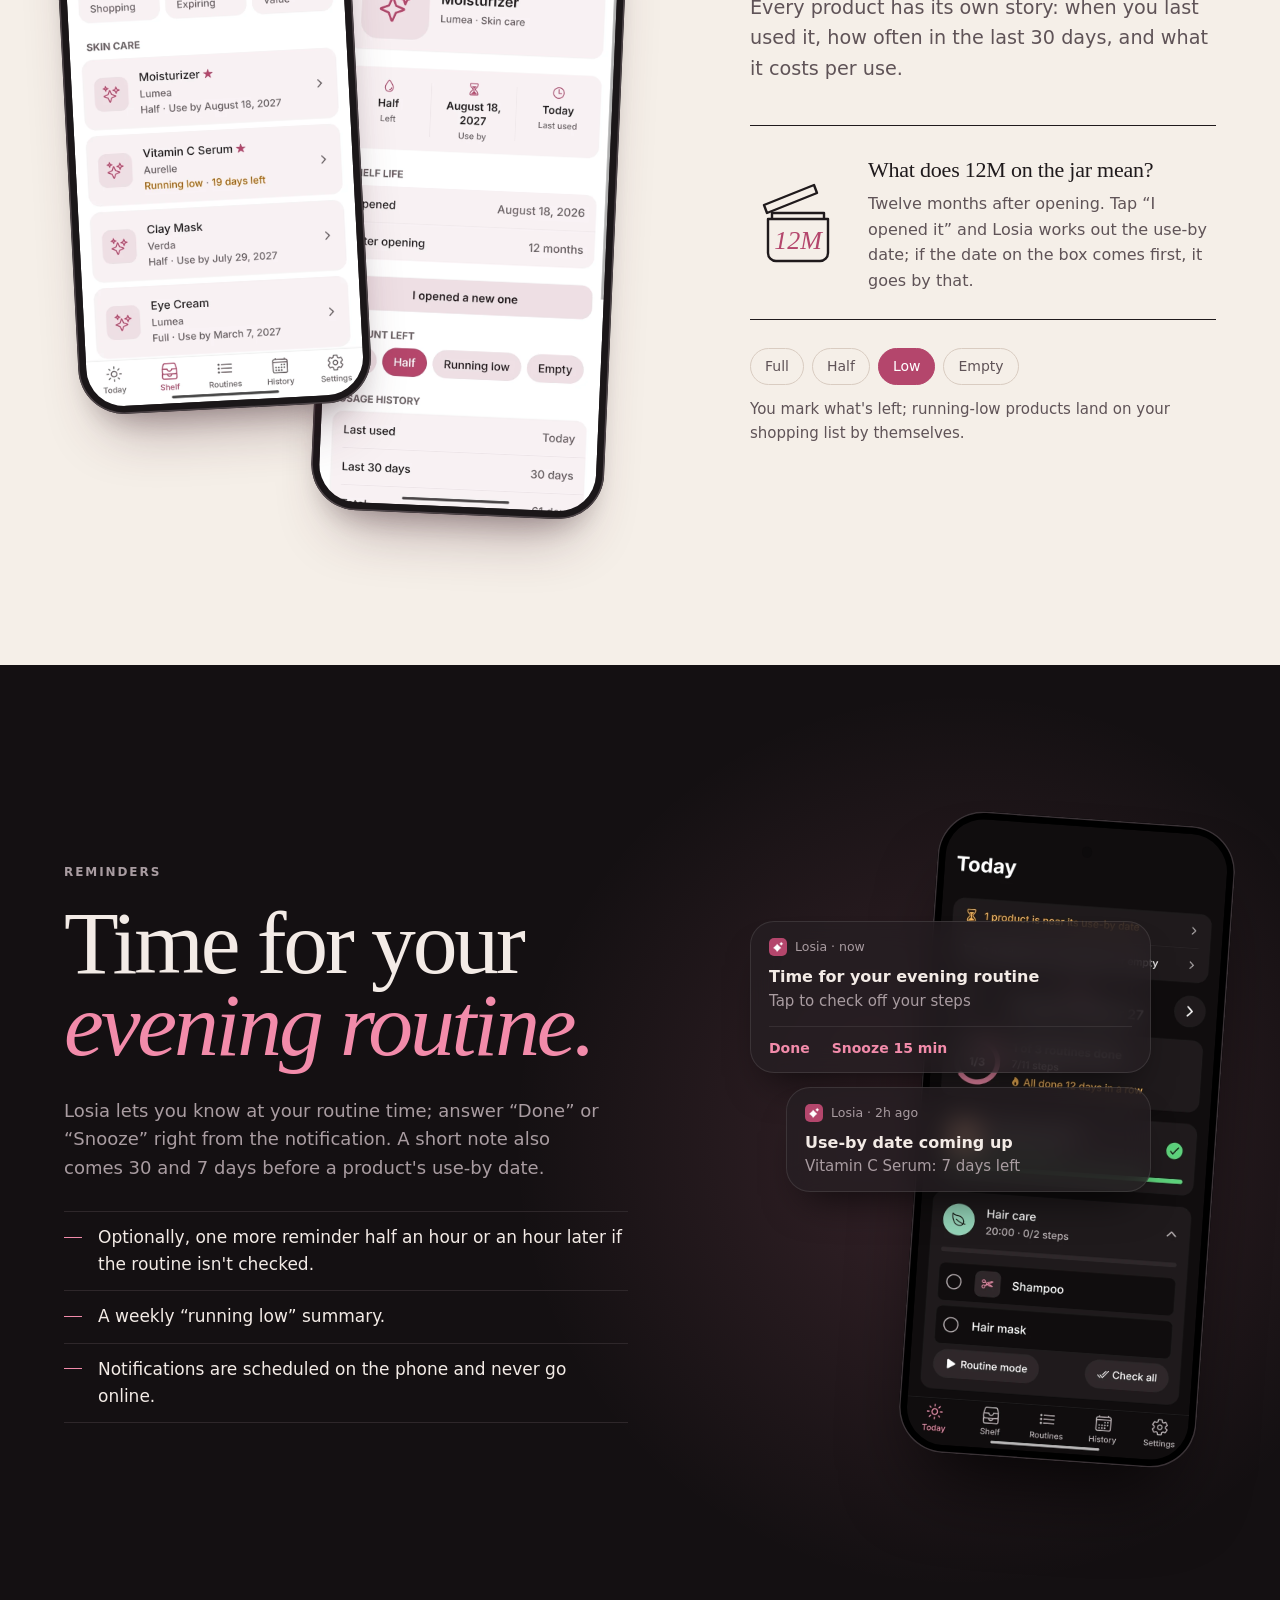
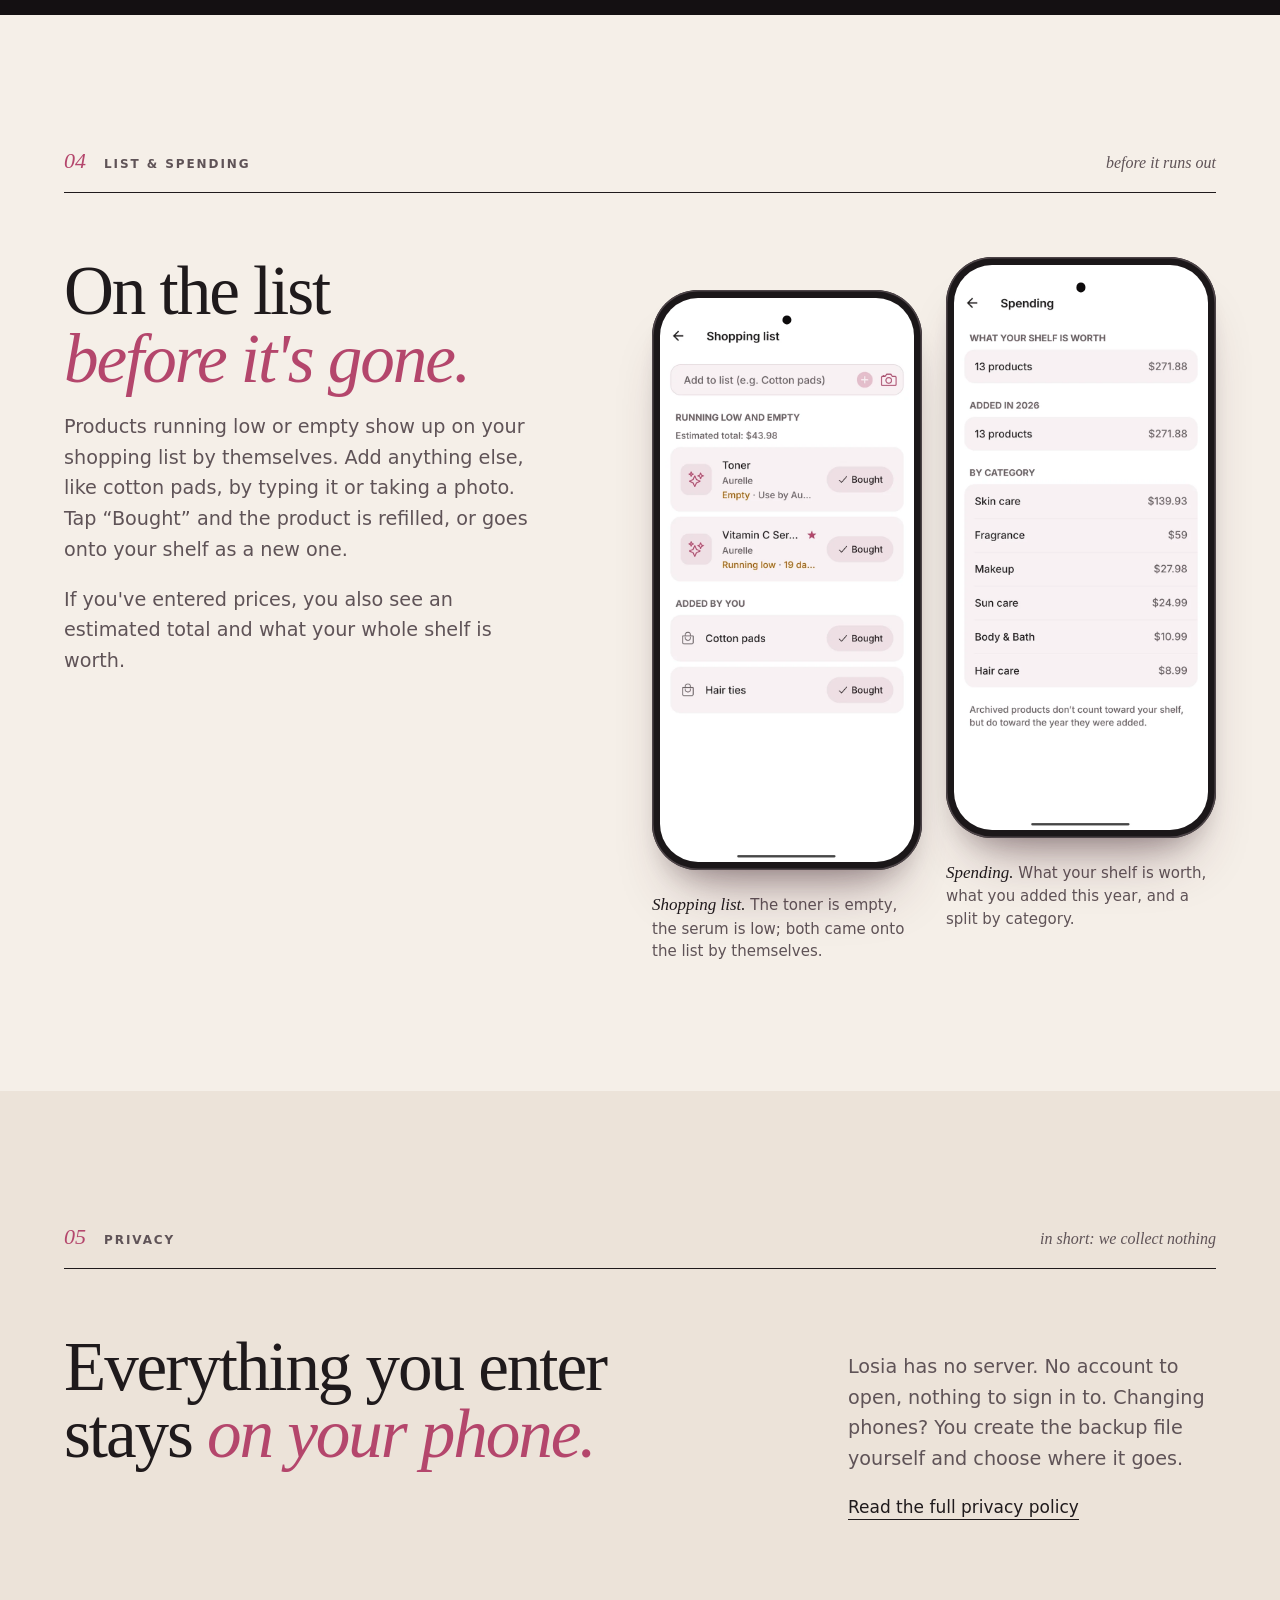
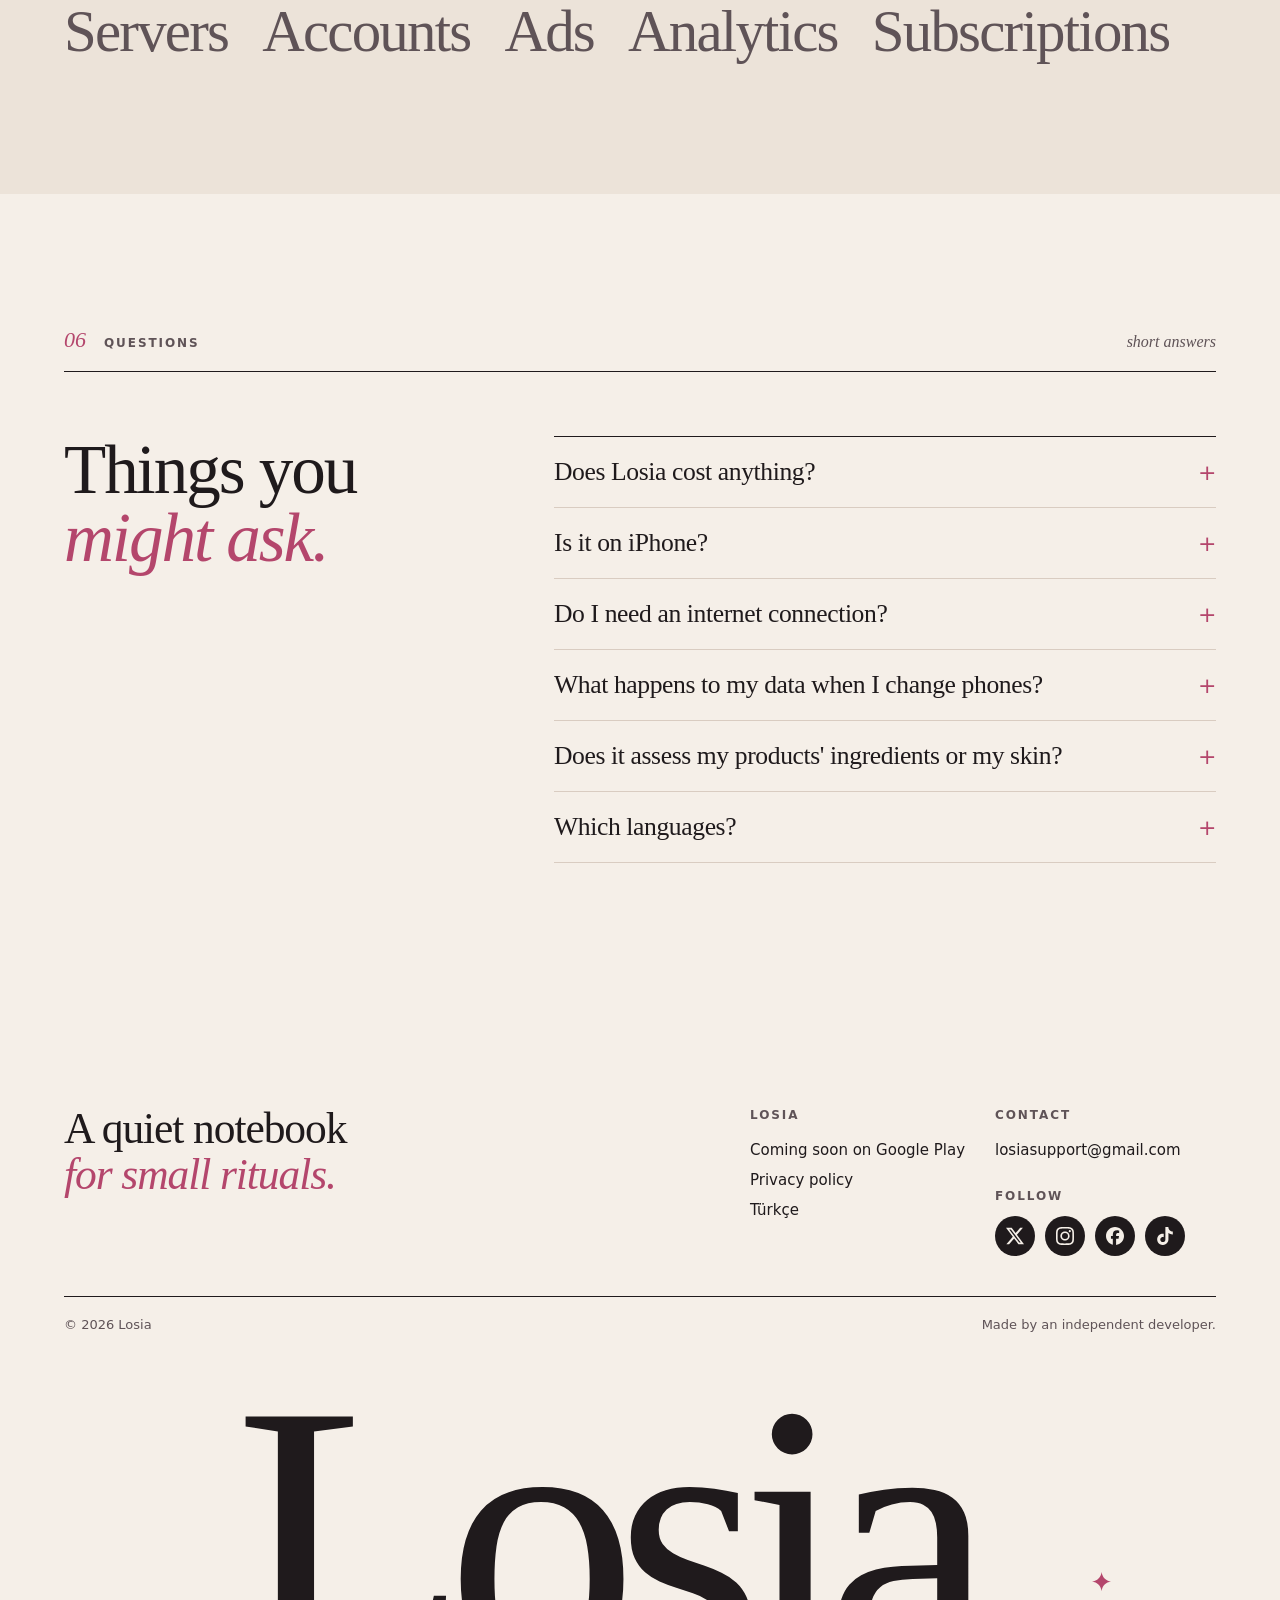
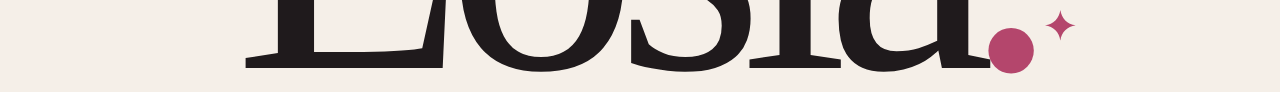
==== commit 21140474: "EN shelf headline: "What's low, what's next." fits on two lines Co-Authored-By: Claude Opus 5.5 <nor" ====
--- a/en/index.html
+++ b/en/index.html
@@ -160,7 +160,7 @@
             <div class="phone"><img src="../assets/screens/en-03.webp" width="720" height="1600" alt="Product page: opening date, shelf life and usage history" loading="lazy"></div>
           </div>
           <div class="shelf-text">
-            <h2>What's running out,<br><em>what's waiting.</em></h2>
+            <h2>What's low,<br><em>what's next.</em></h2>
             <p class="body-lg">Line up your products by category: skin care, sun care, makeup, hair, body &amp; bath, fragrance. Every product has its own story: when you last used it, how often in the last 30 days, and what it costs per use.</p>
 
             <div class="pao reveal">
--- a/assets/style.css
+++ b/assets/style.css
@@ -886,8 +886,13 @@
   gap: 24px;
 }
 
+/* Headline runs the full width; the paragraphs keep seven columns */
 .mode-intro {
-  grid-column: 1 / span 7;
+  grid-column: 1 / -1;
+}
+
+.mode-intro p {
+  max-width: calc((100% - 11 * 24px) * 7 / 12 + 6 * 24px);
 }
 
 .mode-figures {
@@ -1315,8 +1320,8 @@
     font-size: 16px;
   }
 
-  .mode-intro {
-    grid-column: 1 / -1;
+  .mode-intro p {
+    max-width: none;
   }
 
   .mode-figures {
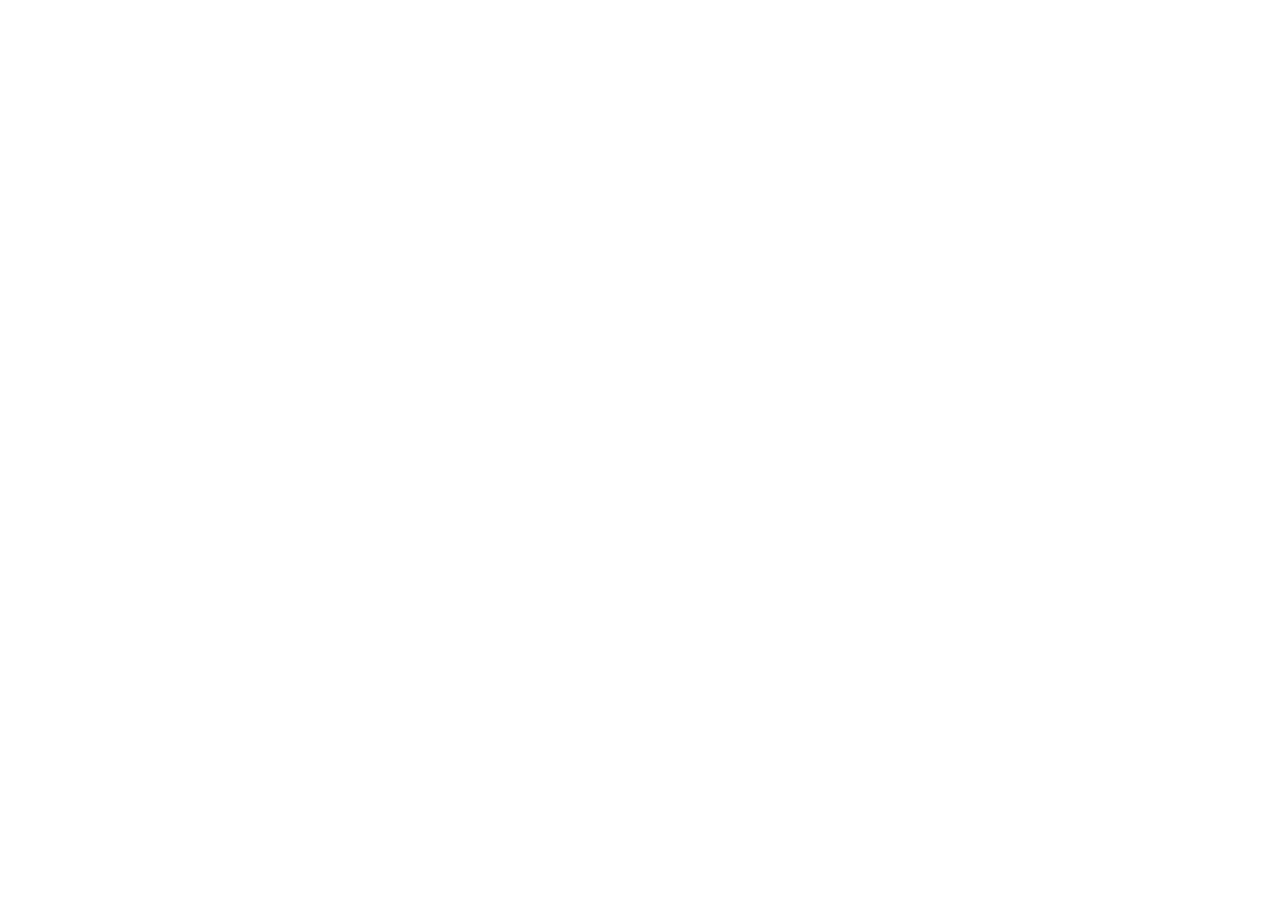
==== commit e72d8561: "Redirect to losiaapp.github.io The site moved to https://losiaapp.github.io/. Old pages, including t" ====
--- a/en/index.html
+++ b/en/index.html
@@ -1,339 +1,13 @@
 <!doctype html>
-<html lang="en" class="no-js">
+<html lang="en">
 <head>
   <meta charset="utf-8">
-  <meta name="viewport" content="width=device-width, initial-scale=1">
-  <title>Losia — Skincare routine and product shelf</title>
-  <meta name="description" content="A quiet notebook for your skincare routine and your product shelf. No ads, no account, no subscription; everything you enter stays on your phone.">
-  <meta name="theme-color" content="#f5efe8">
-  <meta property="og:type" content="website">
-  <meta property="og:site_name" content="Losia">
-  <meta property="og:url" content="https://kaanbulut22.github.io/losia-site/en/">
-  <meta property="og:title" content="Losia — Skincare routine and product shelf">
-  <meta property="og:description" content="A quiet notebook for your skincare routine and your product shelf. No ads, no account; everything stays on your phone.">
-  <meta property="og:image" content="https://kaanbulut22.github.io/losia-site/assets/og-en.png">
-  <meta property="og:image:width" content="1200">
-  <meta property="og:image:height" content="630">
-  <meta property="og:image:alt" content="Losia: Your mornings, evenings, your shelf.">
-  <meta name="twitter:card" content="summary_large_image">
-  <link rel="canonical" href="https://kaanbulut22.github.io/losia-site/en/">
-  <link rel="icon" href="../assets/favicon.png">
-  <link rel="apple-touch-icon" href="../assets/apple-touch-icon.png">
-  <link rel="alternate" hreflang="tr" href="../">
-  <link rel="preload" href="../assets/fonts/fraunces-normal-latin.woff2" as="font" type="font/woff2" crossorigin>
-  <link rel="stylesheet" href="../assets/style.css">
+  <title>Losia</title>
+  <link rel="canonical" href="https://losiaapp.github.io/en/">
+  <meta http-equiv="refresh" content="0; url=https://losiaapp.github.io/en/">
+  <script>location.replace("https://losiaapp.github.io/en/" + location.search + location.hash);</script>
 </head>
 <body>
-  <svg width="0" height="0" style="position:absolute" aria-hidden="true">
-    <symbol id="spark" viewBox="0 0 100 100">
-      <path d="M50 0C54 28 72 46 100 50 72 54 54 72 50 100 46 72 28 54 0 50 28 46 46 28 50 0Z"/>
-    </symbol>
-  </svg>
-
-  <header class="masthead">
-    <div class="wrap">
-      <a class="wordmark" href="./">Losia <svg><use href="#spark"/></svg></a>
-      <span class="issue eyebrow">A skincare notebook · Issue 01</span>
-      <nav>
-        <a class="nav-link" href="#routine">Routine</a>
-        <a class="nav-link" href="#shelf">Shelf</a>
-        <a class="nav-link" href="#privacy">Privacy</a>
-        <span class="lang"><a href="../" hreflang="tr">TR</a><span>EN</span></span>
-      </nav>
-    </div>
-  </header>
-
-  <main>
-    <section class="hero">
-      <div class="wrap">
-        <div class="hero-text">
-          <h1>
-            <span>Your mornings,</span>
-            <span class="indent"><em class="sparkled">evenings,<svg class="twinkle" aria-hidden="true"><use href="#spark"/></svg></em></span>
-            <span>your shelf.</span>
-          </h1>
-          <p class="lede">A quiet notebook for your skincare routine and your product shelf. Check off your steps, know when a product is running out. <strong>No ads, no account, no subscription;</strong> everything you enter stays on your phone.</p>
-          <div class="cta-row">
-            <span class="soon">
-              <svg viewBox="0 0 24 24" fill="none" stroke="currentColor" stroke-width="1.6" stroke-linejoin="round"><path d="M6 3.5v17l14-8.5z"/></svg>
-              <span><small>Coming soon</small>on Google Play</span>
-            </span>
-            <a class="text-link" href="#routine">How it works</a>
-          </div>
-        </div>
-        <figure class="hero-figure reveal" style="margin:0">
-          <div class="note" aria-hidden="true">today: one of three routines done
-            <svg viewBox="0 0 82 40"><path d="M2 6c18 2 38 8 52 18s16 10 24 12"/><path d="M68 28l10 8-12 2"/></svg>
-          </div>
-          <div class="phone"><img src="../assets/screens/en-01.webp" width="720" height="1600" alt="Losia's Today screen: the day's routines, a progress ring and a 12-day streak"></div>
-        </figure>
-      </div>
-    </section>
-
-    <nav class="index" aria-label="Sections">
-      <div class="wrap">
-        <ol>
-          <li><a href="#routine"><span class="num">01</span> Routine</a></li>
-          <li><a href="#routine-mode"><span class="num">02</span> Routine mode</a></li>
-          <li><a href="#shelf"><span class="num">03</span> Shelf</a></li>
-          <li><a href="#list"><span class="num">04</span> List</a></li>
-          <li><a href="#privacy"><span class="num">05</span> Privacy</a></li>
-        </ol>
-      </div>
-    </nav>
-
-    <section class="chapter" id="routine">
-      <div class="wrap">
-        <div class="chapter-head">
-          <span class="num">01</span><span class="eyebrow">Routine</span>
-          <span class="aside">checks itself off as you scroll</span>
-        </div>
-        <div class="routine">
-          <div class="routine-text">
-            <h2>Five steps a morning,<br><em>none forgotten.</em></h2>
-            <p class="body-lg">Morning, evening or a weekly mask: set up as many routines as you like. Link a product from your shelf to each step, or write your own, like “Cleanse”. When every step is checked, the routine is done and your streak grows by a day.</p>
-
-            <ol class="steps">
-              <li><span class="box"><svg viewBox="0 0 20 20"><path d="M4 10.5l4 4 8-9"/></svg></span><span class="label">Cleanse</span><span class="meta">gel cleanser</span></li>
-              <li><span class="box"><svg viewBox="0 0 20 20"><path d="M4 10.5l4 4 8-9"/></svg></span><span class="label">Toner</span><span class="meta">on a cotton pad, gently</span></li>
-              <li><span class="box"><svg viewBox="0 0 20 20"><path d="M4 10.5l4 4 8-9"/></svg></span><span class="label">Vitamin C serum</span><span class="meta">mornings only</span></li>
-              <li><span class="box"><svg viewBox="0 0 20 20"><path d="M4 10.5l4 4 8-9"/></svg></span><span class="label">Moisturizer</span><span class="meta">a pea-sized amount</span></li>
-              <li><span class="box"><svg viewBox="0 0 20 20"><path d="M4 10.5l4 4 8-9"/></svg></span><span class="label">Sunscreen</span><span class="meta">every morning, winter too</span></li>
-            </ol>
-            <div class="tally"><b data-tally>0/5</b> steps done</div>
-
-            <ul class="dash-list routine-more reveal">
-              <li>Every day, the weekdays you pick, or “every 3 days”.</li>
-              <li>Show a step like a mask only on the days you choose.</li>
-              <li>Routine mode: steps come one at a time; tap anywhere on the screen to move on.</li>
-              <li>A calendar and a streak for every routine; go back a day to check off a step you forgot.</li>
-            </ul>
-          </div>
-          <div class="routine-figure">
-            <div class="sticky">
-              <div class="phone"><img src="../assets/screens/en-04.webp" width="720" height="1600" alt="History screen: a routine's calendar, streak and this month's summary" loading="lazy"></div>
-            </div>
-          </div>
-        </div>
-      </div>
-    </section>
-
-    <section class="chapter" id="routine-mode" style="padding-top:0">
-      <div class="wrap">
-        <div class="chapter-head">
-          <span class="num">02</span><span class="eyebrow">Routine mode</span>
-          <span class="aside">hands full of cream</span>
-        </div>
-        <div class="mode">
-          <div class="mode-intro">
-            <h2>Cream on your hands?<br><em>Tap anywhere.</em></h2>
-            <p class="body-lg">In routine mode the steps come one at a time, on a big screen. Tap anywhere to move to the next one; swipe down to undo the last. The screen stays on while routine mode is open.</p>
-            <p class="body-lg">Add a wait after a step if you like; the phone vibrates when it is up. You can also have the steps read aloud.</p>
-          </div>
-          <div class="mode-figures" role="group" aria-label="Routine mode screens">
-            <figure class="reveal">
-              <div class="phone"><img src="../assets/screens/en-mode-01.webp" width="720" height="1600" alt="Routine mode: a single step in large type" loading="lazy"></div>
-              <figcaption><i>One step.</i> The product’s name and brand, in large type.</figcaption>
-            </figure>
-            <figure class="reveal">
-              <div class="phone"><img src="../assets/screens/en-mode-02.webp" width="720" height="1600" alt="Routine mode: a countdown ring and the next step" loading="lazy"></div>
-              <figcaption><i>A wait.</i> The time you chose counts down; tap to skip it.</figcaption>
-            </figure>
-            <figure class="reveal">
-              <div class="phone"><img src="../assets/screens/en-mode-03.webp" width="720" height="1600" alt="Routine mode: the routine done screen with sparkles" loading="lazy"></div>
-              <figcaption><i>Done.</i> If it was the day’s last routine, the sparkles come too.</figcaption>
-            </figure>
-          </div>
-        </div>
-      </div>
-    </section>
-
-    <section class="chapter" id="shelf" style="padding-top:0">
-      <div class="wrap">
-        <div class="chapter-head">
-          <span class="num">03</span><span class="eyebrow">Shelf</span>
-          <span class="aside">shelf by shelf</span>
-        </div>
-        <div class="shelf">
-          <div class="shelf-figures reveal">
-            <div class="phone"><img src="../assets/screens/en-02.webp" width="720" height="1600" alt="Shelf screen: products by category" loading="lazy"></div>
-            <div class="phone"><img src="../assets/screens/en-03.webp" width="720" height="1600" alt="Product page: opening date, shelf life and usage history" loading="lazy"></div>
-          </div>
-          <div class="shelf-text">
-            <h2>What's low,<br><em>what's next.</em></h2>
-            <p class="body-lg">Line up your products by category: skin care, sun care, makeup, hair, body &amp; bath, fragrance. Every product has its own story: when you last used it, how often in the last 30 days, and what it costs per use.</p>
-
-            <div class="pao reveal">
-              <svg viewBox="0 0 96 96" aria-hidden="true">
-                <path d="M18 44h60v34a8 8 0 0 1-8 8H26a8 8 0 0 1-8-8z"/>
-                <path d="M22 44v-6h52v6"/>
-                <path d="M14 30l50-20 3 8-50 20z"/>
-                <text x="48" y="74" text-anchor="middle">12M</text>
-              </svg>
-              <p><b>What does 12M on the jar mean?</b>Twelve months after opening. Tap “I opened it” and Losia works out the use-by date; if the date on the box comes first, it goes by that.</p>
-            </div>
-
-            <div class="levels" aria-label="Amount left">
-              <span class="on">Full</span><span>Half</span><span>Low</span><span>Empty</span>
-            </div>
-            <p style="font-size:15px;color:var(--ink-soft);margin-top:12px">You mark what's left; running-low products land on your shopping list by themselves.</p>
-          </div>
-        </div>
-      </div>
-    </section>
-
-    <section class="night" aria-labelledby="night-title">
-      <div class="wrap">
-        <div class="night-text reveal">
-          <span class="eyebrow">Reminders</span>
-          <h2 id="night-title">Time for your<br><em>evening routine.</em></h2>
-          <p>Losia lets you know at your routine time; answer “Done” or “Snooze” right from the notification. A short note also comes 30 and 7 days before a product's use-by date.</p>
-          <ul class="dash-list">
-            <li>Optionally, one more reminder half an hour or an hour later if the routine isn't checked.</li>
-            <li>A weekly “running low” summary.</li>
-            <li>Notifications are scheduled on the phone and never go online.</li>
-          </ul>
-        </div>
-        <div class="notifs reveal" aria-hidden="true">
-          <div class="phone night-phone"><img src="../assets/screens/en-dark-01.webp" width="720" height="1600" alt="" loading="lazy"></div>
-          <div class="notif-stack">
-          <div class="notif">
-            <header><img src="../assets/icon-96.png" alt="">Losia · now</header>
-            <h3>Time for your evening routine</h3>
-            <p>Tap to check off your steps</p>
-            <div class="actions"><span>Done</span><span>Snooze 15 min</span></div>
-          </div>
-          <div class="notif">
-            <header><img src="../assets/icon-96.png" alt="">Losia · 2h ago</header>
-            <h3>Use-by date coming up</h3>
-            <p>Vitamin C Serum: 7 days left</p>
-          </div>
-          </div>
-        </div>
-      </div>
-    </section>
-
-    <section class="chapter" id="list">
-      <div class="wrap">
-        <div class="chapter-head">
-          <span class="num">04</span><span class="eyebrow">List &amp; spending</span>
-          <span class="aside">before it runs out</span>
-        </div>
-        <div class="pair">
-          <div class="pair-intro">
-            <h2>On the list<br><em>before it's gone.</em></h2>
-            <p class="body-lg">Products running low or empty show up on your shopping list by themselves. Add anything else, like cotton pads, by typing it or taking a photo. Tap “Bought” and the product is refilled, or goes onto your shelf as a new one.</p>
-            <p class="body-lg">If you've entered prices, you also see an estimated total and what your whole shelf is worth.</p>
-          </div>
-          <figure class="reveal">
-            <div class="phone"><img src="../assets/screens/en-05.webp" width="720" height="1600" alt="Shopping list screen" loading="lazy"></div>
-            <figcaption><i>Shopping list.</i> The toner is empty, the serum is low; both came onto the list by themselves.</figcaption>
-          </figure>
-          <figure class="reveal">
-            <div class="phone"><img src="../assets/screens/en-06.webp" width="720" height="1600" alt="Spending summary screen" loading="lazy"></div>
-            <figcaption><i>Spending.</i> What your shelf is worth, what you added this year, and a split by category.</figcaption>
-          </figure>
-        </div>
-      </div>
-    </section>
-
-    <section class="chapter privacy" id="privacy">
-      <div class="wrap">
-        <div class="chapter-head">
-          <span class="num">05</span><span class="eyebrow">Privacy</span>
-          <span class="aside">in short: we collect nothing</span>
-        </div>
-        <div class="privacy-grid">
-          <h2>Everything you enter stays <em>on your phone.</em></h2>
-          <div class="side">
-            <p class="body-lg">Losia has no server. No account to open, nothing to sign in to. Changing phones? You create the backup file yourself and choose where it goes.</p>
-            <a class="text-link" href="privacy/">Read the full privacy policy</a>
-          </div>
-        </div>
-        <ul class="struck" aria-label="What Losia doesn't have">
-          <li>Servers<svg viewBox="0 0 100 10" preserveAspectRatio="none"><path d="M2 6C30 2 60 9 98 4"/></svg></li>
-          <li>Accounts<svg viewBox="0 0 100 10" preserveAspectRatio="none"><path d="M2 4C35 8 62 2 98 6"/></svg></li>
-          <li>Ads<svg viewBox="0 0 100 10" preserveAspectRatio="none"><path d="M2 7C28 3 70 7 98 3"/></svg></li>
-          <li>Analytics<svg viewBox="0 0 100 10" preserveAspectRatio="none"><path d="M2 5C40 2 58 8 98 5"/></svg></li>
-          <li>Subscriptions<svg viewBox="0 0 100 10" preserveAspectRatio="none"><path d="M2 6C32 3 66 8 98 4"/></svg></li>
-        </ul>
-      </div>
-    </section>
-    <section class="chapter" id="faq">
-      <div class="wrap">
-        <div class="chapter-head">
-          <span class="num">06</span><span class="eyebrow">Questions</span>
-          <span class="aside">short answers</span>
-        </div>
-        <div class="faq">
-          <h2>Things you<br><em>might ask.</em></h2>
-          <div class="faq-list reveal">
-            <details>
-              <summary>Does Losia cost anything?</summary>
-              <div class="answer"><p>Losia is free to download; routines, the shelf, reminders and the shopping list are free. There are no ads and no subscription.</p></div>
-            </details>
-            <details>
-              <summary>Is it on iPhone?</summary>
-              <div class="answer"><p>Android only for now; it's coming to Google Play.</p></div>
-            </details>
-            <details>
-              <summary>Do I need an internet connection?</summary>
-              <div class="answer"><p>No. Losia runs entirely on your phone, and reminders are scheduled on the phone too.</p></div>
-            </details>
-            <details>
-              <summary>What happens to my data when I change phones?</summary>
-              <div class="answer"><p>Create a backup file in Settings › Backup and restore it on the new phone. You can also turn on the weekly automatic backup; Losia then saves a backup to a folder you choose once a week.</p></div>
-            </details>
-            <details>
-              <summary>Does it assess my products' ingredients or my skin?</summary>
-              <div class="answer"><p>No. Losia is a notebook for your routine and your shelf: it keeps track of what you did and what runs out when. It doesn't read ingredient lists or assess photos.</p></div>
-            </details>
-            <details>
-              <summary>Which languages?</summary>
-              <div class="answer"><p>English and Turkish. It follows your phone's language, and you can change it in Settings.</p></div>
-            </details>
-          </div>
-        </div>
-      </div>
-    </section>
-  </main>
-
-  <footer class="footer">
-    <div class="wrap">
-      <div class="footer-top">
-        <p class="closing">A quiet notebook<br><em>for small rituals.</em></p>
-        <div class="footer-cols">
-          <div>
-            <h4 class="eyebrow">Losia</h4>
-            <ul>
-              <li>Coming soon on Google Play</li>
-              <li><a href="privacy/">Privacy policy</a></li>
-              <li><a href="../" hreflang="tr">Türkçe</a></li>
-            </ul>
-          </div>
-          <div>
-            <h4 class="eyebrow">Contact</h4>
-            <ul>
-              <li><a href="mailto:losiasupport@gmail.com">losiasupport@gmail.com</a></li>
-            </ul>
-            <h4 class="eyebrow">Follow</h4>
-            <ul class="social">
-              <li><a href="https://x.com/losiaapp" rel="me noopener" target="_blank" aria-label="Losia on X" title="X"><svg viewBox="0 0 24 24" aria-hidden="true"><path d="M18.901 1.153h3.68l-8.04 9.19L24 22.846h-7.406l-5.8-7.584-6.638 7.584H.474l8.6-9.83L0 1.154h7.594l5.243 6.932ZM17.61 20.644h2.039L6.486 3.24H4.298Z"/></svg></a></li>
-              <li><a href="https://www.instagram.com/losiaapp/" rel="me noopener" target="_blank" aria-label="Losia on Instagram" title="Instagram"><svg viewBox="0 0 24 24" aria-hidden="true"><path d="M7.0301.084c-1.2768.0602-2.1487.264-2.911.5634-.7888.3075-1.4575.72-2.1228 1.3877-.6652.6677-1.075 1.3368-1.3802 2.127-.2954.7638-.4956 1.6365-.552 2.914-.0564 1.2775-.0689 1.6882-.0626 4.947.0062 3.2586.0206 3.6671.0825 4.9473.061 1.2765.264 2.1482.5635 2.9107.308.7889.72 1.4573 1.388 2.1228.6679.6655 1.3365 1.0743 2.1285 1.38.7632.295 1.6361.4961 2.9134.552 1.2773.056 1.6884.069 4.9462.0627 3.2578-.0062 3.668-.0207 4.9478-.0814 1.28-.0607 2.147-.2652 2.9098-.5633.7889-.3086 1.4578-.72 2.1228-1.3881.665-.6682 1.0745-1.3378 1.3795-2.1284.2957-.7632.4966-1.636.552-2.9124.056-1.2809.0692-1.6898.063-4.948-.0063-3.2583-.021-3.6668-.0817-4.9465-.0607-1.2797-.264-2.1487-.5633-2.9117-.3084-.7889-.72-1.4568-1.3876-2.1228C21.2982 1.33 20.628.9208 19.8378.6165 19.074.321 18.2017.1197 16.9244.0645 15.6471.0093 15.236-.005 11.977.0014 8.718.0076 8.31.0215 7.0301.0839m.1402 21.6932c-1.17-.0509-1.8053-.2453-2.2287-.408-.5606-.216-.96-.4771-1.3819-.895-.422-.4178-.6811-.8186-.9-1.378-.1644-.4234-.3624-1.058-.4171-2.228-.0595-1.2645-.072-1.6442-.079-4.848-.007-3.2037.0053-3.583.0607-4.848.05-1.169.2456-1.805.408-2.2282.216-.5613.4762-.96.895-1.3816.4188-.4217.8184-.6814 1.3783-.9003.423-.1651 1.0575-.3614 2.227-.4171 1.2655-.06 1.6447-.072 4.848-.079 3.2033-.007 3.5835.005 4.8495.0608 1.169.0508 1.8053.2445 2.228.408.5608.216.96.4754 1.3816.895.4217.4194.6816.8176.9005 1.3787.1653.4217.3617 1.056.4169 2.2263.0602 1.2655.0739 1.645.0796 4.848.0058 3.203-.0055 3.5834-.061 4.848-.051 1.17-.245 1.8055-.408 2.2294-.216.5604-.4763.96-.8954 1.3814-.419.4215-.8181.6811-1.3783.9-.4224.1649-1.0577.3617-2.2262.4174-1.2656.0595-1.6448.072-4.8493.079-3.2045.007-3.5825-.006-4.848-.0608M16.953 5.5864A1.44 1.44 0 1 0 18.39 4.144a1.44 1.44 0 0 0-1.437 1.4424M5.8385 12.012c.0067 3.4032 2.7706 6.1557 6.173 6.1493 3.4026-.0065 6.157-2.7701 6.1506-6.1733-.0065-3.4032-2.771-6.1565-6.174-6.1498-3.403.0067-6.156 2.771-6.1496 6.1738M8 12.0077a4 4 0 1 1 4.008 3.9921A3.9996 3.9996 0 0 1 8 12.0077"/></svg></a></li>
-              <li><a href="https://www.facebook.com/losiaapp" rel="me noopener" target="_blank" aria-label="Losia on Facebook" title="Facebook"><svg viewBox="0 0 24 24" aria-hidden="true"><path d="M9.101 23.691v-7.98H6.627v-3.667h2.474v-1.58c0-4.085 1.848-5.978 5.858-5.978.401 0 .955.042 1.468.103a8.68 8.68 0 0 1 1.141.195v3.325a8.623 8.623 0 0 0-.653-.036 26.805 26.805 0 0 0-.733-.009c-.707 0-1.259.096-1.675.309a1.686 1.686 0 0 0-.679.622c-.258.42-.374.995-.374 1.752v1.297h3.919l-.386 2.103-.287 1.564h-3.246v8.245C19.396 23.238 24 18.179 24 12.044c0-6.627-5.373-12-12-12s-12 5.373-12 12c0 5.628 3.874 10.35 9.101 11.647Z"/></svg></a></li>
-              <li><a href="https://www.tiktok.com/@losiaapp" rel="me noopener" target="_blank" aria-label="Losia on TikTok" title="TikTok"><svg viewBox="0 0 24 24" aria-hidden="true"><path d="M12.525.02c1.31-.02 2.61-.01 3.91-.02.08 1.53.63 3.09 1.75 4.17 1.12 1.11 2.7 1.62 4.24 1.79v4.03c-1.44-.05-2.89-.35-4.2-.97-.57-.26-1.1-.59-1.62-.93-.01 2.92.01 5.84-.02 8.75-.08 1.4-.54 2.79-1.35 3.94-1.31 1.92-3.58 3.17-5.91 3.21-1.43.08-2.86-.31-4.08-1.03-2.02-1.19-3.44-3.37-3.65-5.71-.02-.5-.03-1-.01-1.49.18-1.9 1.12-3.72 2.58-4.96 1.66-1.44 3.98-2.13 6.15-1.72.02 1.48-.04 2.96-.04 4.44-.99-.32-2.15-.23-3.02.37-.63.41-1.11 1.04-1.36 1.75-.21.51-.15 1.07-.14 1.61.24 1.64 1.82 3.02 3.5 2.87 1.12-.01 2.19-.66 2.77-1.61.19-.33.4-.67.41-1.06.1-1.79.06-3.57.07-5.36.01-4.03-.01-8.05.02-12.07z"/></svg></a></li>
-            </ul>
-          </div>
-        </div>
-      </div>
-      <div class="footer-meta">
-        <span>© 2026 Losia</span>
-        <span>Made by an independent developer.</span>
-      </div>
-    </div>
-    <p class="giant" aria-hidden="true">Losia<em class="sparkled">.<svg class="twinkle" aria-hidden="true"><use href="#spark"/></svg><svg class="twinkle" aria-hidden="true"><use href="#spark"/></svg></em></p>
-  </footer>
-
-  <script src="../assets/site.js" defer></script>
+  <p><a href="https://losiaapp.github.io/en/">https://losiaapp.github.io/en/</a></p>
 </body>
 </html>
